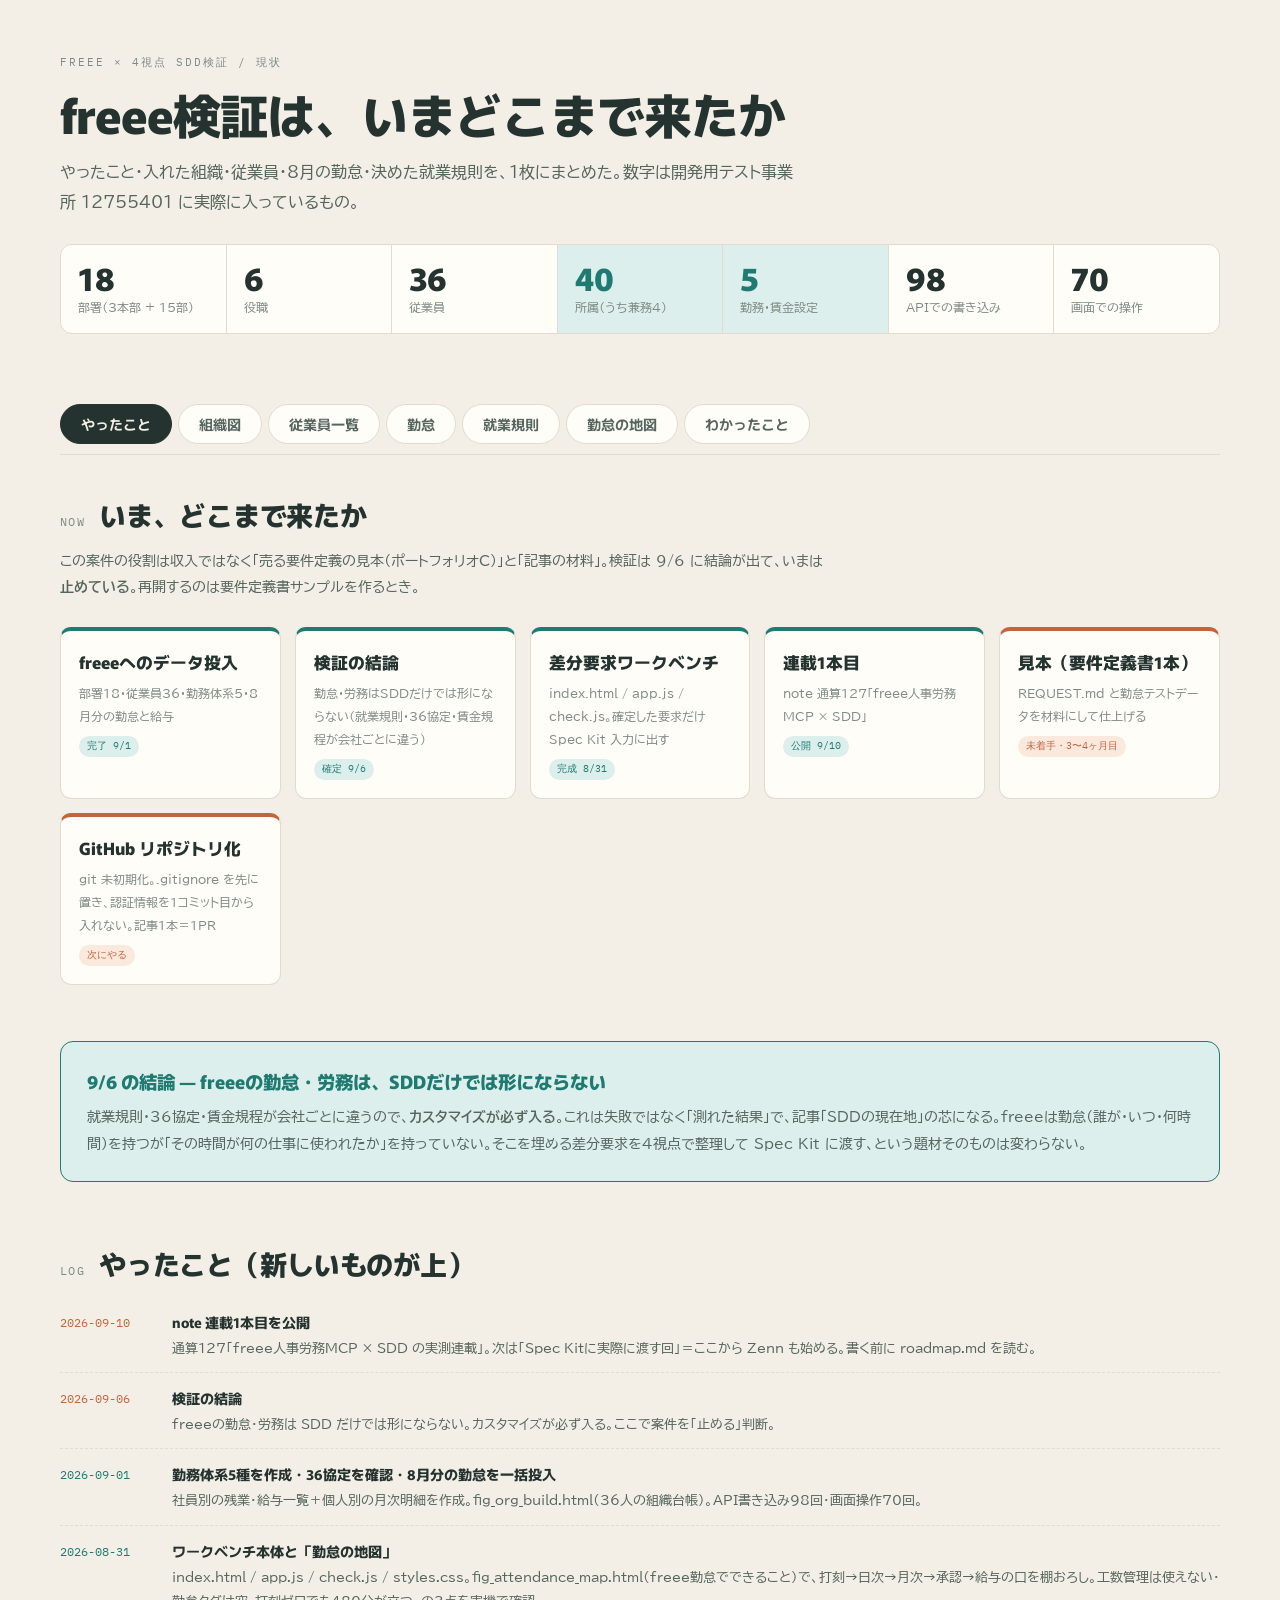
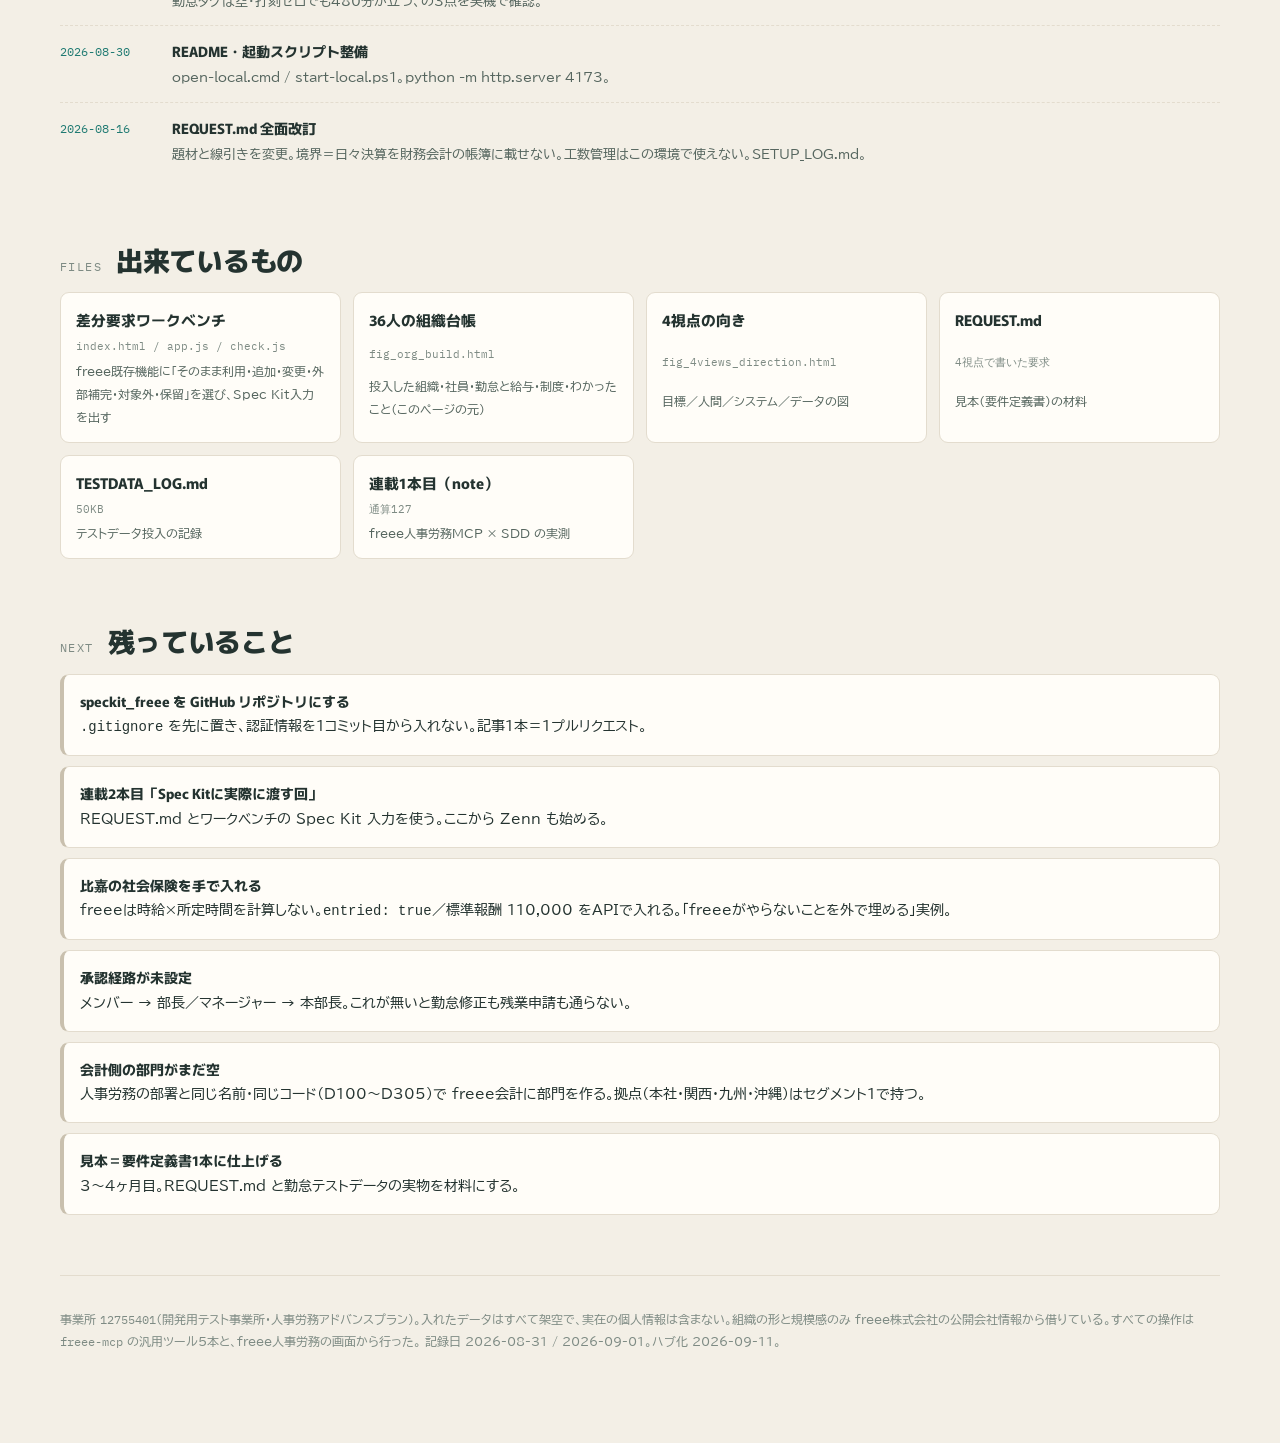
==== fig_attendance_map.html @ f164fab7 "freee × 4視点 SDD検証：差分要求ワークベンチと現状ハブの初回公開 - 差分要求ワークベンチ（index.html / app.js / check.js / styles.css） - 現" ====
<!doctype html>
<html lang="ja">
<head>
<meta charset="utf-8">
<meta name="viewport" content="width=device-width, initial-scale=1">
<style>body{margin:0}img{max-width:100%}[hidden]{display:none!important}</style>
<title>freee検証 いまどこまで</title>
<link rel="preconnect" href="https://fonts.googleapis.com">
<link rel="preconnect" href="https://fonts.gstatic.com" crossorigin>
<link rel="stylesheet" href="https://fonts.googleapis.com/css2?family=Murecho:wght@400;600;800&family=BIZ+UDPGothic:wght@400;700&family=IBM+Plex+Mono:wght@400;500&display=swap">
<style>
:root {
  --ground: #f3efe6; --surface: #fffdf8; --sunk: #ebe5d8;
  --ink: #243330; --ink-mid: #56665f; --ink-soft: #7e8b84;
  --line: #e3dcce; --line-firm: #c9c0ae;
  --api: #1f7a72; --api-lift: #ddefec;
  --screen: #c2653f; --screen-lift: #fbe9dd;
  --shadow: 0 1px 2px rgba(36,51,48,.05), 0 10px 28px rgba(36,51,48,.05);
  --display: "Murecho", "Hiragino Kaku Gothic ProN", sans-serif;
  --body: "BIZ UDPGothic", "Hiragino Kaku Gothic ProN", "Yu Gothic", sans-serif;
  --mono: "IBM Plex Mono", ui-monospace, Consolas, monospace;
}
@media (prefers-color-scheme: dark) {
  :root:not([data-theme="light"]) {
    --ground: #101a1b; --surface: #1a2626; --sunk: #223130;
    --ink: #eaf0ed; --ink-mid: #aebeb9; --ink-soft: #86968f;
    --line: #2b3a38; --line-firm: #3d4f4c;
    --api: #6fc8bd; --api-lift: #122725;
    --screen: #e8a07a; --screen-lift: #2e1d14;
    --shadow: 0 1px 2px rgba(0,0,0,.45), 0 10px 28px rgba(0,0,0,.35);
  }
}
:root[data-theme="dark"] {
  --ground: #101a1b; --surface: #1a2626; --sunk: #223130;
  --ink: #eaf0ed; --ink-mid: #aebeb9; --ink-soft: #86968f;
  --line: #2b3a38; --line-firm: #3d4f4c;
  --api: #6fc8bd; --api-lift: #122725;
  --screen: #e8a07a; --screen-lift: #2e1d14;
  --shadow: 0 1px 2px rgba(0,0,0,.45), 0 10px 28px rgba(0,0,0,.35);
}

* { box-sizing: border-box; }
body { margin: 0; padding: 0 20px 80px; background: var(--ground); color: var(--ink); font-family: var(--body); font-size: 15px; line-height: 1.85; }
.wrap { max-width: 1160px; margin: 0 auto; }

.top { padding: 52px 0 26px; }
.kicker { margin: 0 0 12px; font-family: var(--mono); font-size: .7rem; letter-spacing: .18em; color: var(--ink-soft); text-transform: uppercase; }
h1 { margin: 0; font-family: var(--display); font-weight: 800; font-size: clamp(1.9rem, 4.6vw, 3rem); line-height: 1.2; letter-spacing: -.02em; text-wrap: balance; }
.lede { margin: 16px 0 0; max-width: 62ch; color: var(--ink-mid); font-size: 1rem; }

.tally { margin-top: 26px; display: grid; grid-template-columns: repeat(auto-fit, minmax(140px, 1fr)); gap: 1px; background: var(--line); border: 1px solid var(--line); border-radius: 12px; overflow: hidden; }
.tally div { padding: 15px 17px; background: var(--surface); display: grid; gap: 2px; }
.tally div { min-width: 0; }
.tally b { font-family: var(--display); font-weight: 800; font-size: 2rem; line-height: 1.1; font-variant-numeric: tabular-nums; overflow-wrap: anywhere; }
.tally.wide { grid-template-columns: repeat(auto-fit, minmax(200px, 1fr)); }
.tally.wide b { font-size: 1.5rem; }
.tally span { font-size: .73rem; color: var(--ink-soft); }
.tally .good b { color: var(--api); }
.tally .good { background: var(--api-lift); }

/* タブ */
.tabs { position: sticky; top: 0; z-index: 20; margin-top: 34px; padding: 10px 0; background: var(--ground); display: flex; gap: 6px; flex-wrap: wrap; border-bottom: 1px solid var(--line); }
.tab { padding: 9px 20px; cursor: pointer; border: 1px solid var(--line); border-radius: 99px; background: var(--surface); color: var(--ink-mid); font-family: var(--display); font-weight: 600; font-size: .88rem; }
.tab:hover { border-color: var(--line-firm); }
.tab[aria-selected="true"] { background: var(--ink); border-color: var(--ink); color: var(--ground); }
.tab:focus-visible { outline: 2px solid var(--api); outline-offset: 2px; }
.panel { padding-top: 34px; }

.head { margin-bottom: 8px; display: flex; gap: 14px; align-items: baseline; flex-wrap: wrap; }
.head span { font-family: var(--mono); font-size: .72rem; letter-spacing: .12em; color: var(--ink-soft); }
h2 { margin: 0; font-family: var(--display); font-weight: 800; font-size: clamp(1.25rem, 2.5vw, 1.7rem); letter-spacing: -.01em; }
.note { margin: 0 0 26px; max-width: 70ch; color: var(--ink-mid); font-size: .9rem; }
section + section { margin-top: 56px; }

/* 組織図 */
.chart { display: grid; grid-template-columns: repeat(3, minmax(0, 1fr)); gap: 20px; align-items: start; }
.branch { display: grid; }
.hq { position: relative; z-index: 1; padding: 14px 17px; background: var(--ink); color: var(--ground); border-radius: 11px; display: grid; gap: 4px; }
.hq b { font-family: var(--display); font-weight: 800; font-size: 1.06rem; }
.hq em { font-style: normal; font-family: var(--mono); font-size: .64rem; opacity: .72; letter-spacing: .04em; }
.hq .who { margin-top: 4px; display: flex; gap: 5px; flex-wrap: wrap; }
.hq .who span { padding: 2px 8px; border-radius: 99px; background: rgba(255,255,255,.14); font-size: .68rem; }
.kids { position: relative; margin: 0; padding: 14px 0 0 24px; list-style: none; display: grid; gap: 7px; }
.dept { position: relative; }
.dept::after { content: ""; position: absolute; left: -13px; top: -21px; bottom: -7px; width: 2px; background: var(--line-firm); }
.dept:last-child::after { bottom: auto; height: 45px; }
.dept::before { content: ""; position: absolute; left: -13px; top: 24px; width: 13px; height: 2px; background: var(--line-firm); }
.dept-in { padding: 11px 14px 12px; background: var(--surface); border: 1px solid var(--line); border-radius: 9px; box-shadow: var(--shadow); }
.dept-top { display: flex; align-items: baseline; justify-content: space-between; gap: 10px; }
.dept-top strong { font-family: var(--display); font-weight: 700; font-size: .95rem; }
.count { flex: none; padding: 2px 9px; border-radius: 99px; background: var(--api-lift); color: var(--api); font-family: var(--mono); font-size: .7rem; font-weight: 500; }
.dept-code { font-family: var(--mono); font-size: .62rem; color: var(--ink-soft); letter-spacing: .03em; }
.roster { margin: 8px 0 0; padding: 8px 0 0; border-top: 1px dashed var(--line); display: grid; gap: 4px; list-style: none; }
.roster li { display: grid; grid-template-columns: minmax(0,1fr) auto; gap: 8px; align-items: baseline; font-size: .8rem; }
.roster i { font-style: normal; font-family: var(--mono); font-size: .66rem; color: var(--ink-soft); white-space: nowrap; }
.roster li.sub { color: var(--ink-soft); }
.roster li.sub::after { content: ""; }
.kenmu { padding: 1px 6px; border-radius: 3px; background: var(--screen-lift); color: var(--screen); font-family: var(--mono); font-size: .58rem; margin-left: 6px; }

/* 社員テーブル */
.controls { margin-bottom: 16px; display: flex; gap: 8px; flex-wrap: wrap; align-items: center; }
.controls select, .controls input { padding: 8px 12px; border: 1px solid var(--line); border-radius: 8px; background: var(--surface); color: var(--ink); font-family: var(--body); font-size: .85rem; }
.controls input { min-width: 200px; }
.controls .n { margin-left: auto; font-family: var(--mono); font-size: .78rem; color: var(--ink-soft); }
.tablewrap { overflow-x: auto; border: 1px solid var(--line); border-radius: 11px; background: var(--surface); }
table { width: 100%; border-collapse: collapse; font-size: .84rem; }
th, td { padding: 10px 14px; text-align: left; border-bottom: 1px solid var(--line); white-space: nowrap; }
th { position: sticky; top: 0; background: var(--sunk); font-family: var(--display); font-weight: 700; font-size: .73rem; letter-spacing: .04em; color: var(--ink-mid); cursor: pointer; user-select: none; }
th:hover { color: var(--ink); }
th[data-sorted]::after { content: " ▾"; color: var(--api); }
th[data-sorted="asc"]::after { content: " ▴"; }
tbody tr:last-child td { border-bottom: none; }
tbody tr:hover { background: var(--sunk); }
td.num { font-family: var(--mono); font-variant-numeric: tabular-nums; }
td.empty { padding: 28px 14px; text-align: center; color: var(--ink-soft); white-space: normal; }

.paygrid { display: grid; grid-template-columns: minmax(0,1.4fr) minmax(310px,1fr); gap: 18px; align-items: start; }
@media (max-width: 1200px) { .paygrid { grid-template-columns: 1fr; } .paycard { position: static; } }
.paybar { display: flex; flex-wrap: wrap; gap: 8px; align-items: center; margin-bottom: 12px; }
.paybar input[type=search] { flex: 1 1 190px; min-width: 150px; padding: 8px 12px; border: 1px solid var(--line-firm); border-radius: 8px; background: var(--surface); color: var(--ink); font: inherit; font-size: .85rem; }
.paybar button { padding: 7px 13px; border: 1px solid var(--line-firm); border-radius: 8px; background: var(--surface); color: var(--ink-mid); font: inherit; font-size: .78rem; cursor: pointer; font-family: var(--display); }
.paybar button[aria-pressed="true"] { background: var(--api); border-color: var(--api); color: #fff; }
.paybar .cnt { font-family: var(--mono); font-size: .74rem; color: var(--ink-soft); }

table.pay { font-size: .8rem; }
table.pay th, table.pay td { padding: 9px 11px; }
table.pay td { white-space: nowrap; }
table.pay td:nth-child(3), table.pay td:nth-child(4) { max-width: 190px; overflow: hidden; text-overflow: ellipsis; }
table.pay tbody tr { cursor: pointer; }
table.pay tbody tr:hover { background: var(--sunk); }
table.pay tbody tr[aria-selected="true"] { background: var(--api-lift); box-shadow: inset 3px 0 0 var(--api); }
table.pay td.ot b { font-family: var(--mono); font-variant-numeric: tabular-nums; }
table.pay td.ot { position: relative; }
.otbar { display: block; height: 3px; border-radius: 2px; background: var(--api); margin-top: 3px; opacity: .55; }
.otbar.hot { background: var(--screen); opacity: .85; }
table.pay td.zero { color: var(--ink-soft); }
.tag45 { display: inline-block; margin-left: 6px; padding: 0 5px; border-radius: 4px; background: var(--screen-lift); color: var(--screen); font-family: var(--display); font-size: .64rem; font-weight: 700; }
.tagoff { display: inline-block; margin-left: 6px; padding: 0 5px; border-radius: 4px; background: var(--sunk); color: var(--ink-soft); font-family: var(--display); font-size: .64rem; }

.paycard { position: sticky; top: 12px; border: 1px solid var(--line); border-radius: 13px; background: var(--surface); box-shadow: var(--shadow); overflow: hidden; }
.paycard header { padding: 15px 17px 12px; border-bottom: 1px solid var(--line); background: var(--sunk); }
.paycard header h3 { margin: 0; font-family: var(--display); font-size: 1.05rem; }
.paycard header p { margin: 3px 0 0; font-size: .76rem; color: var(--ink-mid); }
.paycard header code { font-family: var(--mono); font-size: .68rem; color: var(--ink-soft); }
.paysec { padding: 13px 17px; border-bottom: 1px solid var(--line); }
.paysec:last-child { border-bottom: 0; }
.paysec h4 { margin: 0 0 8px; font-family: var(--display); font-size: .7rem; letter-spacing: .07em; color: var(--ink-soft); font-weight: 700; }
.kv { display: flex; justify-content: space-between; gap: 12px; padding: 3px 0; font-size: .82rem; }
.kv span { color: var(--ink-mid); }
.kv b { font-family: var(--mono); font-variant-numeric: tabular-nums; font-weight: 500; }
.kv.dim span, .kv.dim b { color: var(--ink-soft); }
.kv.sum { margin-top: 7px; padding-top: 8px; border-top: 1px solid var(--line); font-size: .92rem; }
.kv.sum b { font-weight: 700; }
.kv.big b { font-size: 1.12rem; font-family: var(--display); }
.paynote { padding: 11px 17px; background: var(--screen-lift); font-size: .74rem; line-height: 1.6; color: var(--ink-mid); }
.paynote b { color: var(--screen); }

.daysec { margin-top: 30px; }
.dayhead { display: flex; flex-wrap: wrap; align-items: baseline; gap: 10px; margin-bottom: 10px; }
.dayhead h3 { margin: 0; font-family: var(--display); font-size: 1.15rem; }
.dayhead span { font-size: .8rem; color: var(--ink-mid); }
table.day { font-size: .8rem; }
table.day th, table.day td { padding: 7px 12px; }
table.day th { cursor: default; }
table.day td.d { font-family: var(--mono); }
table.day tr.off td { color: var(--ink-soft); background: var(--sunk); }
table.day tr.hol td { color: var(--screen); background: var(--screen-lift); }
table.day tfoot td { font-weight: 700; background: var(--sunk); border-top: 2px solid var(--line-firm); }
.kind { display: inline-block; padding: 0 6px; border-radius: 4px; font-size: .68rem; font-family: var(--display); }
.kind.w { background: var(--api-lift); color: var(--api); }
.kind.p { background: var(--sunk); color: var(--ink-soft); }
.kind.l { background: var(--screen-lift); color: var(--screen); }
.warnband { border: 1px solid var(--line-firm); border-left: 4px solid var(--screen); border-radius: 10px; background: var(--surface); padding: 13px 16px; }
.chip { padding: 2px 9px; border-radius: 3px; font-family: var(--mono); font-size: .68rem; }
.chip.p04, .chip.p03, .chip.p01, .chip.p02 { background: var(--api-lift); color: var(--api); }
.chip.p05, .chip.p06 { background: var(--sunk); color: var(--ink-mid); }
.chip.p07 { background: transparent; color: var(--ink-soft); font-size: .8rem; }
.etype { padding: 2px 9px; border-radius: 3px; font-size: .74rem; background: var(--sunk); color: var(--ink-mid); }
.etype.e-board-member { background: var(--api-lift); color: var(--api); font-weight: 700; }
.etype.e-fixed-term, .etype.e-part-time { background: var(--screen-lift); color: var(--screen); }
.sublabel { display: block; margin-top: 2px; font-family: var(--mono); font-size: .64rem; color: var(--screen); }

/* 雇用形態と制度 */
.legend { margin: 0 0 16px; display: flex; gap: 18px; flex-wrap: wrap; }
.legend span { display: inline-flex; gap: 7px; align-items: center; font-size: .8rem; color: var(--ink-soft); }
.mk { display: inline-grid; place-items: center; width: 20px; height: 20px; border-radius: 50%; font-size: .72rem; font-weight: 700; }
.mk.yes { background: var(--api-lift); color: var(--api); }
.mk.no { background: var(--screen-lift); color: var(--screen); }
.mk.maybe { background: var(--sunk); color: var(--ink-mid); }
table.matrix td.cell-yes { background: var(--api-lift); }
table.matrix th.rowhead small { display: block; margin-top: 2px; font-size: .7rem; color: var(--ink-soft); font-weight: 400; }
table.matrix th { cursor: default; }
table.matrix thead th { text-align: center; padding: 12px 14px; }
table.matrix thead th b { display: block; font-family: var(--display); font-size: .92rem; color: var(--ink); }
table.matrix thead th i { font-style: normal; font-family: var(--mono); font-size: .68rem; color: var(--ink-soft); }
table.matrix th.rowhead, table.matrix td.rowhead { text-align: left; width: 30%; min-width: 190px; white-space: normal; font-family: var(--body); font-weight: 400; font-size: .84rem; color: var(--ink); background: var(--surface); position: static; }
table.matrix td { text-align: center; white-space: normal; }
table.matrix td.cell-no { background: var(--screen-lift); }
table.matrix td.cell-maybe { background: var(--sunk); }
table.matrix td small { display: block; margin-top: 2px; font-size: .68rem; color: var(--ink-soft); }
table.matrix tr.divider td, table.matrix tr.divider th { border-top: 2px solid var(--line-firm); }

.warnband { margin-top: 22px; padding: 20px 24px 22px; background: var(--screen-lift); border-left: 4px solid var(--screen); border-radius: 0 12px 12px 0; }
.warnband b { font-family: var(--display); font-weight: 800; color: var(--screen); }
.warnband p { margin: 8px 0 0; font-size: .87rem; color: var(--ink-mid); line-height: 1.85; }
.warnband p b { color: var(--ink); }
.warnband code { font-family: var(--mono); font-size: .8rem; }

.who-grid { display: grid; grid-template-columns: repeat(auto-fit, minmax(250px, 1fr)); gap: 16px; align-items: start; }
.who-card { padding: 18px 20px 20px; background: var(--surface); border: 1px solid var(--line); border-top: 4px solid var(--line-firm); border-radius: 11px; }
.who-card.t-board { border-top-color: var(--api); }
.who-card.t-fixed, .who-card.t-part { border-top-color: var(--screen); }
.who-card h3 { margin: 0; display: flex; align-items: baseline; gap: 10px; font-family: var(--display); font-weight: 800; font-size: 1.02rem; }
.who-card h3 em { font-style: normal; font-family: var(--mono); font-size: .72rem; color: var(--ink-soft); }
.who-card > p { margin: 4px 0 12px; font-size: .78rem; color: var(--ink-soft); }
.who-card ul { margin: 0; padding: 0; list-style: none; display: grid; gap: 6px; }
.who-card li { display: grid; grid-template-columns: minmax(0,1fr) auto; gap: 8px; padding: 7px 0; border-top: 1px dashed var(--line); font-size: .82rem; }
.who-card li:first-child { border-top: none; }
.who-card li i { font-style: normal; font-family: var(--mono); font-size: .66rem; color: var(--ink-soft); white-space: nowrap; }

.plan { margin: 0; padding: 0; list-style: none; counter-reset: p; display: grid; gap: 10px; }
.plan li { counter-increment: p; position: relative; padding: 14px 18px 15px 52px; background: var(--surface); border: 1px solid var(--line); border-radius: 10px; font-size: .87rem; }
.plan li::before { content: counter(p); position: absolute; left: 16px; top: 14px; display: grid; place-items: center; width: 24px; height: 24px; border-radius: 50%; background: var(--sunk); color: var(--ink-mid); font-family: var(--mono); font-size: .74rem; }
.plan li b { display: block; font-family: var(--display); font-weight: 700; }
.plan li span { color: var(--ink-soft); font-size: .8rem; }
.plan li code { font-family: var(--mono); font-size: .72rem; color: var(--api); }

/* できた / できない */
.split { display: grid; grid-template-columns: repeat(auto-fit, minmax(320px, 1fr)); gap: 18px; }
.col { padding: 22px 24px 24px; border-radius: 13px; }
.col.did { background: var(--api-lift); border: 1px solid var(--api); }
.col.didnt { background: var(--screen-lift); border: 1px solid var(--screen); }
.col h3 { margin: 0 0 4px; font-family: var(--display); font-weight: 800; font-size: 1.08rem; }
.col.did h3 { color: var(--api); } .col.didnt h3 { color: var(--screen); }
.col > p { margin: 0 0 16px; font-size: .82rem; color: var(--ink-mid); }
.col ul { margin: 0; padding: 0; list-style: none; display: grid; gap: 8px; }
.col li { padding: 11px 14px; background: var(--surface); border-radius: 8px; font-size: .85rem; line-height: 1.7; }
.col li b { font-family: var(--display); font-weight: 700; }
.col li code { display: block; margin-top: 4px; font-family: var(--mono); font-size: .66rem; color: var(--ink-soft); word-break: break-all; white-space: pre-wrap; }

.snags { display: grid; gap: 16px; }
.snag { display: grid; grid-template-columns: minmax(0,1fr) minmax(0,1.12fr); gap: 8px 28px; padding: 22px 24px 23px; background: var(--surface); border: 1px solid var(--line); border-left: 4px solid var(--screen); border-radius: 11px; box-shadow: var(--shadow); }
.snag h3 { grid-column: 1; margin: 0; font-family: var(--display); font-weight: 800; font-size: 1.04rem; line-height: 1.45; }
.snag > p { grid-column: 1; margin: 0; font-size: .86rem; color: var(--ink-mid); }
.snag .code { grid-column: 2; grid-row: 1 / 4; align-self: start; padding: 14px 16px; background: var(--sunk); border-radius: 9px; font-family: var(--mono); font-size: .68rem; line-height: 1.75; color: var(--ink-mid); white-space: pre-wrap; word-break: break-all; overflow-x: auto; }
.snag .code u { text-decoration: none; color: var(--screen); font-weight: 500; }
.snag .code s { text-decoration: none; color: var(--api); font-weight: 500; }
.lesson { grid-column: 1 / -1; margin: 14px 0 0; padding-top: 14px; border-top: 1px dashed var(--line); font-size: .88rem; }
.lesson b { font-family: var(--mono); font-size: .66rem; letter-spacing: .1em; color: var(--screen); margin-right: 10px; }

.todo { margin: 0; padding: 0; list-style: none; display: grid; gap: 10px; }
.todo li { padding: 14px 16px; background: var(--surface); border: 1px solid var(--line); border-left: 4px solid var(--line-firm); border-radius: 9px; font-size: .87rem; }
.todo li b { font-family: var(--display); font-weight: 700; display: block; }


/* ── やったこと（現状ハブ） ── */
.state { display: grid; grid-template-columns: repeat(auto-fit, minmax(220px, 1fr)); gap: 14px; }
.state div { padding: 16px 18px 17px; background: var(--surface); border: 1px solid var(--line); border-top: 4px solid var(--line-firm); border-radius: 11px; }
.state div.ok { border-top-color: var(--api); }
.state div.ng { border-top-color: var(--screen); }
.state b { display: block; font-family: var(--display); font-weight: 800; font-size: 1.05rem; }
.state small { display: block; margin-top: 4px; font-size: .78rem; color: var(--ink-soft); }
.state .st { display: inline-block; margin-top: 8px; padding: 1px 8px; border-radius: 99px; font-family: var(--mono); font-size: .64rem; }
.state .ok .st { background: var(--api-lift); color: var(--api); }
.state .ng .st { background: var(--screen-lift); color: var(--screen); }
.tl { margin: 0; padding: 0; list-style: none; display: grid; gap: 0; }
.tl li { display: grid; grid-template-columns: 96px minmax(0, 1fr); gap: 16px; padding: 12px 0; border-top: 1px dashed var(--line); font-size: .88rem; }
.tl li:first-child { border-top: none; }
.tl li time { font-family: var(--mono); font-size: .76rem; color: var(--api); padding-top: 3px; }
.tl li b { font-family: var(--display); font-weight: 700; }
.tl li span { display: block; color: var(--ink-mid); font-size: .82rem; }
.tl li.hot time { color: var(--screen); }
.files { display: grid; grid-template-columns: repeat(auto-fit, minmax(260px, 1fr)); gap: 12px; }
.files a { display: grid; gap: 3px; padding: 13px 15px; background: var(--surface); border: 1px solid var(--line); border-radius: 9px; color: inherit; text-decoration: none; }
.files a:hover { border-color: var(--api); }
.files a b { font-family: var(--display); font-weight: 700; font-size: .92rem; }
.files a code { font-family: var(--mono); font-size: .68rem; color: var(--ink-soft); }
.files a span { font-size: .78rem; color: var(--ink-mid); }
.verdictband { padding: 22px 26px 24px; background: var(--api-lift); border: 1px solid var(--api); border-radius: 13px; }
.verdictband h3 { margin: 0 0 6px; font-family: var(--display); font-weight: 800; font-size: 1.15rem; color: var(--api); }
.verdictband p { margin: 0; font-size: .9rem; color: var(--ink-mid); }
/* ── 就業規則（決めたこと） ── */
table.rules { font-size: .84rem; }
table.rules th { cursor: default; }
table.rules td { white-space: normal; vertical-align: top; }
table.rules td.k { font-family: var(--display); font-weight: 700; white-space: nowrap; }
table.rules td.w { font-family: var(--mono); font-size: .72rem; color: var(--ink-soft); white-space: nowrap; }
.pill { display: inline-block; padding: 1px 8px; border-radius: 99px; font-family: var(--mono); font-size: .64rem; white-space: nowrap; }
.pill.done { background: var(--api-lift); color: var(--api); }
.pill.todo { background: var(--screen-lift); color: var(--screen); }
.pill.out { background: var(--sunk); color: var(--ink-soft); border: 1px solid var(--line-firm); }

/* ── 旧「勤怠の地図」の配色（#p-map の中だけ） ── */
#p-map { --indigo: #2c4a7c; --indigo-lift: #e7edf7; --teal: #22705f; --teal-lift: #e2f0ec; --amber: #a9640f; --amber-lift: #fbf0df; --surface-sunk: var(--sunk); }
@media (prefers-color-scheme: dark) {
  :root:not([data-theme="light"]) #p-map { --indigo: #9fb9e0; --indigo-lift: #1c2738; --teal: #6fc3ae; --teal-lift: #16292a; --amber: #e0a760; --amber-lift: #2c2113; }
}
:root[data-theme="dark"] #p-map { --indigo: #9fb9e0; --indigo-lift: #1c2738; --teal: #6fc3ae; --teal-lift: #16292a; --amber: #e0a760; --amber-lift: #2c2113; }
#p-map footer { margin-top: 40px; }


/* ---- 見出し ---- */
#p-map .masthead { padding: 56px 0 34px; border-bottom: 2px solid var(--ink); }
#p-map .eyebrow {
  margin: 0 0 12px;
  font-family: var(--mono);
  font-size: .7rem;
  letter-spacing: .16em;
  text-transform: uppercase;
  color: var(--ink-soft);
}
#p-map h1 {
  margin: 0;
  font-family: var(--display);
  font-weight: 900;
  font-size: clamp(1.9rem, 4.6vw, 3rem);
  line-height: 1.25;
  letter-spacing: -.01em;
  text-wrap: balance;
}
#p-map .standfirst {
  margin: 16px 0 0;
  max-width: 62ch;
  color: var(--ink-mid);
  font-size: 1rem;
}
#p-map .legend { margin: 22px 0 0; display: flex; flex-wrap: wrap; gap: 8px 16px; align-items: center; }
#p-map .legend span { display: inline-flex; align-items: center; gap: 6px; color: var(--ink-soft); font-size: .78rem; }

#p-map .badge {
  flex: none;
  padding: 1px 7px;
  border-radius: 3px;
  font-family: var(--mono);
  font-size: .62rem;
  letter-spacing: .04em;
  white-space: nowrap;
}
#p-map .badge.ok { background: var(--indigo); color: var(--surface); }
#p-map .badge.listed { background: var(--surface-sunk); color: var(--ink-soft); border: 1px solid var(--line-firm); }
#p-map .badge.watch { background: var(--amber); color: var(--surface); }

/* ---- セクション ---- */
#p-map section { margin-top: 56px; }
#p-map .sec-head { display: flex; align-items: baseline; gap: 14px; flex-wrap: wrap; margin-bottom: 6px; }
#p-map .sec-num {
  font-family: var(--mono);
  font-size: .74rem;
  color: var(--ink-soft);
  letter-spacing: .1em;
}
#p-map h2 {
  margin: 0;
  font-family: var(--display);
  font-weight: 700;
  font-size: clamp(1.15rem, 2.3vw, 1.5rem);
  letter-spacing: -.005em;
}
#p-map .sec-note { margin: 0 0 22px; max-width: 66ch; color: var(--ink-mid); font-size: .88rem; }

/* ---- パイプライン ---- */
#p-map .pipe { position: relative; display: grid; gap: 14px; padding-left: 46px; }
#p-map .pipe::before {
  content: "";
  position: absolute;
  left: 15px;
  top: 22px;
  bottom: 22px;
  width: 2px;
  background: linear-gradient(var(--line-firm), var(--line-firm));
}
#p-map .stage {
  position: relative;
  display: grid;
  grid-template-columns: minmax(190px, 232px) minmax(0, 1.15fr) minmax(0, 1fr);
  gap: 8px 26px;
  padding: 20px 22px 21px;
  background: var(--surface);
  border: 1px solid var(--line);
  border-radius: 12px;
  box-shadow: var(--shadow);
}
#p-map .stage::before {
  content: "";
  position: absolute;
  left: -38px;
  top: 26px;
  width: 12px;
  height: 12px;
  border: 2px solid var(--indigo);
  border-radius: 50%;
  background: var(--ground);
}
#p-map .stage-lead { grid-column: 1; display: grid; gap: 6px; align-content: start; }
#p-map .stage-tag {
  font-family: var(--mono);
  font-size: .66rem;
  letter-spacing: .1em;
  color: var(--indigo);
}
#p-map .stage h3 {
  margin: 0;
  font-family: var(--display);
  font-weight: 700;
  font-size: 1.14rem;
  line-height: 1.4;
}
#p-map .stage p { margin: 0; color: var(--ink-mid); font-size: .82rem; line-height: 1.75; }
#p-map .stage .can { grid-column: 2; align-content: start; }
#p-map .can { margin: 0; padding: 0; list-style: none; display: grid; gap: 7px; }
#p-map .can li {
  position: relative;
  padding-left: 18px;
  font-size: .81rem;
  line-height: 1.7;
  color: var(--ink);
}
#p-map .can li::before {
  content: "▸";
  position: absolute;
  left: 0;
  top: 0;
  color: var(--line-firm);
  font-size: .72rem;
  line-height: 1.9;
}
#p-map .can li b:not(.badge) { font-weight: 700; }
#p-map .ep {
  grid-column: 3;
  align-content: start;
  padding: 12px 14px;
  background: var(--surface-sunk);
  border-radius: 8px;
  display: grid;
  gap: 5px;
}
#p-map .ep code {
  display: flex;
  align-items: flex-start;
  gap: 6px;
  font-family: var(--mono);
  font-size: .655rem;
  line-height: 1.65;
  color: var(--ink-soft);
  word-break: break-all;
}

/* ---- 横断・別サービス ---- */
#p-map .rails { display: grid; grid-template-columns: repeat(auto-fit, minmax(280px, 1fr)); gap: 16px; }
#p-map .rail {
  padding: 18px 18px 20px;
  background: var(--surface);
  border: 1px solid var(--line);
  border-left: 4px solid var(--line-firm);
  border-radius: 10px;
}
#p-map .rail h3 {
  margin: 0 0 4px;
  font-family: var(--display);
  font-weight: 700;
  font-size: .98rem;
}
#p-map .rail p { margin: 0 0 12px; color: var(--ink-soft); font-size: .78rem; }

#p-map .pm {
  padding: 26px 26px 28px;
  background: var(--teal-lift);
  border: 1px solid var(--teal);
  border-radius: 14px;
}
#p-map .pm .sec-head { margin-bottom: 4px; }
#p-map .pm .sec-num, #p-map .pm .stage-tag { color: var(--teal); }
#p-map .pm .stage-tag::before { background: var(--teal); }
#p-map .pm-grid { margin-top: 18px; display: grid; grid-template-columns: repeat(auto-fit, minmax(230px, 1fr)); gap: 14px; }
#p-map .pm-card {
  padding: 15px 16px 16px;
  background: var(--surface);
  border: 1px solid var(--teal);
  border-radius: 10px;
}
#p-map .pm-card h4 { margin: 0 0 7px; font-family: var(--display); font-weight: 700; font-size: .9rem; }

#p-map .verdicts { margin-top: 18px; display: grid; gap: 14px; }
#p-map .verdict {
  display: grid;
  grid-template-columns: minmax(0, 1.05fr) minmax(0, 1fr);
  gap: 6px 26px;
  padding: 20px 22px 21px;
  background: var(--surface);
  border: 1px solid var(--line);
  border-left: 4px solid var(--line-firm);
  border-radius: 11px;
}
#p-map .verdict-tag {
  grid-column: 1 / -1;
  margin: 0;
  font-family: var(--mono);
  font-size: .68rem;
  letter-spacing: .09em;
}
#p-map .verdict h3 { grid-column: 1; margin: 0 0 6px; font-family: var(--display); font-weight: 700; font-size: 1.08rem; line-height: 1.45; }
#p-map .verdict > p:not(.verdict-tag):not(.verdict-so) { grid-column: 1; margin: 0; color: var(--ink-mid); font-size: .85rem; }
#p-map .verdict .ep { grid-column: 2; grid-row: 2 / 4; }
#p-map .verdict-so {
  grid-column: 1 / -1;
  margin: 12px 0 0;
  padding-top: 12px;
  border-top: 1px dashed var(--line);
  font-size: .86rem;
  color: var(--ink);
}
#p-map .verdict-so b { font-family: var(--mono); font-size: .7rem; letter-spacing: .08em; margin-right: 8px; }
#p-map .verdict.is-no { border-left-color: var(--amber); }
#p-map .verdict.is-no .verdict-tag, #p-map .verdict.is-no .verdict-so b { color: var(--amber); }
#p-map .verdict.is-maybe { border-left-color: var(--teal); }
#p-map .verdict.is-maybe .verdict-tag, #p-map .verdict.is-maybe .verdict-so b { color: var(--teal); }
#p-map .verdict.is-warn { border-left-color: var(--indigo); }
#p-map .verdict.is-warn .verdict-tag, #p-map .verdict.is-warn .verdict-so b { color: var(--indigo); }
#p-map code.inline { font-family: var(--mono); font-size: .78rem; color: var(--ink-soft); }

@media (max-width: 980px) {
  #p-map .verdict { grid-template-columns: minmax(0, 1fr); }
  #p-map .verdict h3, #p-map .verdict > p, #p-map .verdict .ep { grid-column: 1; }
  #p-map .verdict .ep { grid-row: auto; }
}

#p-map .gap-band {
  padding: 26px 26px 28px;
  background: var(--amber-lift);
  border: 1px solid var(--amber);
  border-radius: 14px;
}
#p-map .gap-band .sec-num { color: var(--amber); }
#p-map .gaps { margin: 18px 0 0; padding: 0; list-style: none; display: grid; gap: 12px; }
#p-map .gaps li {
  display: grid;
  grid-template-columns: 26px minmax(0, 1fr);
  gap: 12px;
  padding: 14px 16px;
  background: var(--surface);
  border: 1px solid var(--line);
  border-radius: 9px;
}
#p-map .gaps .mark { font-family: var(--mono); font-size: 1.05rem; color: var(--amber); line-height: 1.4; }
#p-map .gaps strong { display: block; color: var(--ink); font-family: var(--display); font-weight: 700; font-size: .95rem; }
#p-map .gaps span { color: var(--ink-mid); font-size: .84rem; }

#p-map .checkme {
  margin-top: 22px;
  padding: 16px 18px;
  background: var(--surface);
  border: 1px solid var(--amber);
  border-radius: 10px;
}
#p-map .checkme h3 { margin: 0 0 6px; font-family: var(--display); font-weight: 700; font-size: .95rem; color: var(--amber); }
#p-map .checkme p { margin: 0 0 10px; color: var(--ink-mid); font-size: .86rem; }
#p-map .checkme ol { margin: 0; padding-left: 1.3em; display: grid; gap: 6px; font-size: .86rem; color: var(--ink); }

#p-map footer {
  margin-top: 56px;
  padding-top: 18px;
  border-top: 1px solid var(--line);
  color: var(--ink-soft);
  font-size: .76rem;
}
#p-map footer code { font-family: var(--mono); font-size: .72rem; }

@media (max-width: 980px) {
  #p-map .stage { grid-template-columns: minmax(0, 1fr); gap: 14px; }
  #p-map .stage-lead, #p-map .stage .can, #p-map .stage .ep { grid-column: 1; }
}
@media (max-width: 620px) {
  #p-map .pipe { padding-left: 0; }
  #p-map .pipe::before { display: none; }
  #p-map .stage::before { display: none; }
}

/* index.html の枠内表示 */
.embed .top, .embed .tabs { display: none; }
.embed body, .embed .wrap { padding-top: 0; }
.embed .panel { padding-top: 12px; }
footer { margin-top: 60px; padding-top: 20px; border-top: 1px solid var(--line); color: var(--ink-soft); font-size: .76rem; }
footer code { font-family: var(--mono); font-size: .72rem; }

@media (max-width: 900px) {
  .chart { grid-template-columns: 1fr; }
  .snag { grid-template-columns: 1fr; }
  .snag .code { grid-column: 1; grid-row: auto; }
}
</style>
</head>
<body>


<div class="wrap">

<header class="top">
  <p class="kicker">freee × 4視点 SDD検証 / 現状</p>
  <h1>freee検証は、いまどこまで来たか</h1>
  <p class="lede">やったこと・入れた組織・従業員・8月の勤怠・決めた就業規則を、1枚にまとめた。数字は開発用テスト事業所 12755401 に実際に入っているもの。</p>
  <div class="tally">
    <div><b>18</b><span>部署（3本部 + 15部）</span></div>
    <div><b>6</b><span>役職</span></div>
    <div><b>36</b><span>従業員</span></div>
    <div class="good"><b>40</b><span>所属（うち兼務4）</span></div>
    <div class="good"><b>5</b><span>勤務・賃金設定</span></div>
    <div><b>98</b><span>APIでの書き込み</span></div>
    <div><b>70</b><span>画面での操作</span></div>
  </div>
</header>

<div class="tabs" role="tablist">
  <button class="tab" role="tab" aria-selected="true" data-p="done">やったこと</button>
  <button class="tab" role="tab" aria-selected="false" data-p="org">組織図</button>
  <button class="tab" role="tab" aria-selected="false" data-p="emp">従業員一覧</button>
  <button class="tab" role="tab" aria-selected="false" data-p="pay">勤怠</button>
  <button class="tab" role="tab" aria-selected="false" data-p="rule">就業規則</button>
  <button class="tab" role="tab" aria-selected="false" data-p="map">勤怠の地図</button>
  <button class="tab" role="tab" aria-selected="false" data-p="log">わかったこと</button>
</div>

<!-- ── やったこと（現状） ── -->
<div class="panel" id="p-done" role="tabpanel">
  <section>
    <div class="head"><span>NOW</span><h2>いま、どこまで来たか</h2></div>
    <p class="note">この案件の役割は収入ではなく「売る要件定義の見本（ポートフォリオC）」と「記事の材料」。検証は 9/6 に結論が出て、いまは<b>止めている</b>。再開するのは要件定義書サンプルを作るとき。</p>
    <div class="state">
      <div class="ok"><b>freeeへのデータ投入</b><small>部署18・従業員36・勤務体系5・8月分の勤怠と給与</small><span class="st">完了 9/1</span></div>
      <div class="ok"><b>検証の結論</b><small>勤怠・労務はSDDだけでは形にならない（就業規則・36協定・賃金規程が会社ごとに違う）</small><span class="st">確定 9/6</span></div>
      <div class="ok"><b>差分要求ワークベンチ</b><small>index.html / app.js / check.js。確定した要求だけ Spec Kit 入力に出す</small><span class="st">完成 8/31</span></div>
      <div class="ok"><b>連載1本目</b><small>note 通算127「freee人事労務MCP × SDD」</small><span class="st">公開 9/10</span></div>
      <div class="ng"><b>見本（要件定義書1本）</b><small>REQUEST.md と勤怠テストデータを材料にして仕上げる</small><span class="st">未着手・3〜4ヶ月目</span></div>
      <div class="ng"><b>GitHub リポジトリ化</b><small>git 未初期化。.gitignore を先に置き、認証情報を1コミット目から入れない。記事1本＝1PR</small><span class="st">次にやる</span></div>
    </div>
  </section>

  <section>
    <div class="verdictband">
      <h3>9/6 の結論 — freeeの勤怠・労務は、SDDだけでは形にならない</h3>
      <p>就業規則・36協定・賃金規程が会社ごとに違うので、<b>カスタマイズが必ず入る</b>。これは失敗ではなく「測れた結果」で、記事「SDDの現在地」の芯になる。freeeは勤怠（誰が・いつ・何時間）を持つが「その時間が何の仕事に使われたか」を持っていない。そこを埋める差分要求を4視点で整理して Spec Kit に渡す、という題材そのものは変わらない。</p>
    </div>
  </section>

  <section>
    <div class="head"><span>LOG</span><h2>やったこと（新しいものが上）</h2></div>
    <ol class="tl">
      <li class="hot"><time>2026-09-10</time><div><b>note 連載1本目を公開</b><span>通算127「freee人事労務MCP × SDD の実測連載」。次は「Spec Kitに実際に渡す回」＝ここから Zenn も始める。書く前に roadmap.md を読む。</span></div></li>
      <li class="hot"><time>2026-09-06</time><div><b>検証の結論</b><span>freeeの勤怠・労務は SDD だけでは形にならない。カスタマイズが必ず入る。ここで案件を「止める」判断。</span></div></li>
      <li><time>2026-09-01</time><div><b>勤務体系5種を作成・36協定を確認・8月分の勤怠を一括投入</b><span>社員別の残業・給与一覧＋個人別の月次明細を作成。fig_org_build.html（36人の組織台帳）。API書き込み98回・画面操作70回。</span></div></li>
      <li><time>2026-08-31</time><div><b>ワークベンチ本体と「勤怠の地図」</b><span>index.html / app.js / check.js / styles.css。fig_attendance_map.html（freee勤怠でできること）で、打刻→日次→月次→承認→給与の口を棚おろし。工数管理は使えない・勤怠タグは空・打刻ゼロでも480分が立つ、の3点を実機で確認。</span></div></li>
      <li><time>2026-08-30</time><div><b>README・起動スクリプト整備</b><span>open-local.cmd / start-local.ps1。python -m http.server 4173。</span></div></li>
      <li><time>2026-08-16</time><div><b>REQUEST.md 全面改訂</b><span>題材と線引きを変更。境界＝日々決算を財務会計の帳簿に載せない。工数管理はこの環境で使えない。SETUP_LOG.md。</span></div></li>
    </ol>
  </section>

  <section>
    <div class="head"><span>FILES</span><h2>出来ているもの</h2></div>
    <div class="files">
      <a href="./"><b>差分要求ワークベンチ</b><code>index.html / app.js / check.js</code><span>freee既存機能に「そのまま利用・追加・変更・外部補完・対象外・保留」を選び、Spec Kit入力を出す</span></a>
      <a href="fig_org_build.html"><b>36人の組織台帳</b><code>fig_org_build.html</code><span>投入した組織・社員・勤怠と給与・制度・わかったこと（このページの元）</span></a>
      <a href="fig_4views_direction.html"><b>4視点の向き</b><code>fig_4views_direction.html</code><span>目標／人間／システム／データの図</span></a>
      <a href="REQUEST.md"><b>REQUEST.md</b><code>4視点で書いた要求</code><span>見本（要件定義書）の材料</span></a>
      <a href="TESTDATA_LOG.md"><b>TESTDATA_LOG.md</b><code>50KB</code><span>テストデータ投入の記録</span></a>
      <a href="https://note.com/takawano/n/n56956d442cbb" target="_blank" rel="noopener"><b>連載1本目（note）</b><code>通算127</code><span>freee人事労務MCP × SDD の実測</span></a>
    </div>
  </section>

  <section>
    <div class="head"><span>NEXT</span><h2>残っていること</h2></div>
    <ul class="todo">
      <li><b>speckit_freee を GitHub リポジトリにする</b><code>.gitignore</code> を先に置き、認証情報を1コミット目から入れない。記事1本＝1プルリクエスト。</li>
      <li><b>連載2本目「Spec Kitに実際に渡す回」</b>REQUEST.md とワークベンチの Spec Kit 入力を使う。ここから Zenn も始める。</li>
      <li><b>比嘉の社会保険を手で入れる</b>freeeは時給×所定時間を計算しない。<code>entried: true</code>／標準報酬 110,000 をAPIで入れる。「freeeがやらないことを外で埋める」実例。</li>
      <li><b>承認経路が未設定</b>メンバー → 部長／マネージャー → 本部長。これが無いと勤怠修正も残業申請も通らない。</li>
      <li><b>会計側の部門がまだ空</b>人事労務の部署と同じ名前・同じコード（D100〜D305）で freee会計に部門を作る。拠点（本社・関西・九州・沖縄）はセグメント1で持つ。</li>
      <li><b>見本＝要件定義書1本に仕上げる</b>3〜4ヶ月目。REQUEST.md と勤怠テストデータの実物を材料にする。</li>
    </ul>
  </section>
</div>

<!-- ── 組織 ── -->
<div class="panel" id="p-org" role="tabpanel" hidden>
  <section>
    <div class="head"><span>ORG</span><h2>組織図</h2></div>
    <p class="note">部門は「会社が何をやっているか」から導いた。人を採るなら人事部、給与を払うなら労務部、PCを配るなら情報システム部、というふうに。役職の階層とは別物として決めている。数字はその部署に所属している人数で、兼務も含む。</p>
    <div class="chart" id="chart"></div>
  </section>
</div>

<!-- ── 社員 ── -->
<div class="panel" id="p-emp" role="tabpanel" hidden>
  <section>
    <div class="head"><span>PEOPLE</span><h2>従業員一覧</h2></div>
    <p class="note">氏名・生年月日はすべて架空。組織の形と規模感だけを freee株式会社の公開会社情報から借りている。列見出しを押すと並び替わる。</p>
    <div class="controls">
      <select id="f-dept"><option value="">すべての部門</option></select>
      <select id="f-pos"><option value="">すべての役職</option></select>
      <select id="f-et"><option value="">すべての雇用形態</option><option>正社員</option><option>役員</option><option>契約社員</option><option>パート</option></select>
      <input id="f-q" type="search" placeholder="氏名・社員番号で絞る" aria-label="氏名・社員番号で絞る">
      <span class="n" id="count"></span>
    </div>
    <div class="tablewrap">
      <table>
        <thead><tr>
          <th data-k="num">社員番号</th><th data-k="name">氏名</th><th data-k="dept">部門</th>
          <th data-k="pos">役職</th><th data-k="etype">雇用形態</th><th data-k="entry">入社日</th><th data-k="age">年齢</th>
          <th data-k="pay">基本給</th><th data-k="id">freee ID</th>
        </tr></thead>
        <tbody id="rows"></tbody>
      </table>
    </div>
  </section>
</div>

<!-- ── 勤怠と給与 ── -->
<div class="panel" id="p-pay" role="tabpanel" hidden>
  <section>
    <div class="head"><span>AUG 2026</span><h2>誰が何時間働き、いくらになったか</h2></div>
    <p class="note">2026年8月1日〜31日の勤怠を入れて給与計算を回した結果（2026年9月25日払い）。勤怠はAPIの月次サマリで1人1回ずつ書き、給与はfreeeが計算した。<b>行をクリックすると個人別の明細が開く。</b></p>

    <div class="tally wide" style="margin-bottom:20px">
      <div><b>34</b><span>勤怠を入れた人数</span></div>
      <div><b>20</b><span>8月の所定労働日</span></div>
      <div><b>723</b><span>総残業時間</span></div>
      <div class="good"><b>19.5</b><span>1人あたり平均（時間）</span></div>
      <div><b>2,670,431</b><span>残業代の合計（円）</span></div>
      <div><b>22,249,431</b><span>総支給の合計（円）</span></div>
      <div><b>3,693</b><span>残業1時間の平均単価（円）</span></div>
    </div>

    <div class="paygrid">
      <div>
        <div class="paybar">
          <input type="search" id="paySearch" placeholder="氏名・部署・社員番号で絞り込む" aria-label="社員を検索">
          <button id="sortOt" aria-pressed="true">残業が多い順</button>
          <button id="sortNum" aria-pressed="false">社員番号順</button>
          <span class="cnt" id="payCnt"></span>
        </div>
        <div class="tablewrap">
          <table class="pay">
            <thead><tr>
              <th>社員番号</th><th>氏名</th><th>部署</th><th>勤務・賃金設定</th>
              <th>労働日数</th><th>所定内</th><th>時間外</th><th>残業代</th><th>総支給</th>
            </tr></thead>
            <tbody id="payRows"></tbody>
          </table>
        </div>
        <p class="note" style="margin-top:12px">時間外の帯は52時間を上限とした相対幅。<b class="tag45">45h超</b>は36協定アラートの「45時間超〜100時間未満」に入る人。</p>
      </div>
      <div class="paycard" id="payCard"></div>
    </div>

    <div class="daysec" id="daySec"></div>
  </section>
</div>

<!-- ── 雇用形態と制度 ── -->
<div class="panel" id="p-rule" role="tabpanel" hidden>
  <section>
    <div class="head"><span>DECIDED</span><h2>今まで決めた就業規則</h2></div>
    <p class="note">この架空の会社（36人）で決めた規則を一覧にした。<b>freeeの中に置けたもの</b>と、<b>freeeに欄が無く外で持つもの</b>を分けている。この分け方がそのまま差分要求になる。</p>
    <div class="legend">
      <span><b class="pill done">決定</b>freeeに入れた</span>
      <span><b class="pill todo">未設定</b>決めたが、まだ入れていない</span>
      <span><b class="pill out">外で持つ</b>freeeに欄が無い＝作る場所</span>
    </div>
    <div class="tablewrap">
      <table class="rules">
        <thead><tr><th>項目</th><th>決めたこと</th><th>状態</th><th>置き場</th></tr></thead>
        <tbody>
          <tr><td class="k">勤怠管理の方法</td><td>① freee人事労務で勤怠登録する（34名）。役員2名は ③ 勤怠登録しない。② 他サービス取り込みは契約・API両方の壁があり選ばない。</td><td><span class="pill done">決定</span></td><td class="w">勤務・賃金設定</td></tr>
          <tr><td class="k">所定労働時間</td><td>9:00–18:00／休憩1時間／週5日／月21日（freeeの初期値＝日本の標準的な正社員）。1ヶ月の平均所定労働時間はfreeeが自動計算。</td><td><span class="pill done">決定</span></td><td class="w">勤務体系①②④</td></tr>
          <tr><td class="k">フレックスタイム制</td><td>開発部4名。コアタイム 11:00–15:00／フレキシブル 7:00–22:00／清算期間1ヶ月。<b>コアタイムは備忘録扱いで遅刻早退は自動計算されない</b>。</td><td><span class="pill done">決定</span></td><td class="w">勤務体系②</td></tr>
          <tr><td class="k">パートの労働時間</td><td>10:00–15:00／休憩なし／週4日＝週20時間。時給1,300円。</td><td><span class="pill done">決定</span></td><td class="w">勤務体系⑤</td></tr>
          <tr><td class="k">法定休日・割増率</td><td>法定休日＝日曜。割増は法定どおり（時間外25%・深夜25%・法定休日35%）。</td><td><span class="pill done">決定</span></td><td class="w">勤務・賃金設定</td></tr>
          <tr><td class="k">役員の扱い</td><td>打刻しない。労働時間が無いので割増・36協定・有給の対象外。役員報酬（定期同額）。</td><td><span class="pill done">決定</span></td><td class="w">勤務体系③</td></tr>
          <tr><td class="k">役職の付け方</td><td>一般社員に役職は付けない。部長・課長・主任のみ。役職マスタ「メンバー」は削除して外した。</td><td><span class="pill done">決定</span></td><td class="w">positions</td></tr>
          <tr><td class="k">使わない制度</td><td>シフト制・管理監督者・裁量労働制・変形労働時間制は今回使わない（作ると他の検証が濁る）。</td><td><span class="pill done">決定</span></td><td class="w">—</td></tr>
          <tr><td class="k">36協定の見張り</td><td>月45時間超と月100時間以上のアラート。勤怠入力画面の当月予測表示はON。<b>アラート39項目は現在すべてOFF</b>。閾値は動かせない。</td><td><span class="pill todo">未設定</span></td><td class="w">勤怠アラート</td></tr>
          <tr><td class="k">36協定そのもの</td><td>対象期間・限度時間・特別条項・届出日・労働者代表。年360h／年720h／複数月平均80h／特別条項は年6回。<b>freeeに欄が無い</b>。</td><td><span class="pill out">外で持つ</span></td><td class="w">作る</td></tr>
          <tr><td class="k">時給者の社会保険</td><td>freeeは時給×所定時間を計算しない。週20h・月88,000円の判定を外で行い <code>health_insurance_rule</code> に入れる。比嘉：entried true／標準報酬 110,000。</td><td><span class="pill out">外で持つ</span></td><td class="w">作る（API有）</td></tr>
          <tr><td class="k">承認経路</td><td>メンバー → 部長／マネージャー → 本部長。無いと勤怠修正・残業申請が通らない。APIはGETのみ。</td><td><span class="pill todo">未設定</span></td><td class="w">画面</td></tr>
          <tr><td class="k">工数（何の仕事か）</td><td>freee工数管理はこの事業所で使えない。勤怠タグは器だけ。本体の勤怠を読み、案件・工数・単価はこちらで持つ。</td><td><span class="pill out">外で持つ</span></td><td class="w">作る</td></tr>
          <tr><td class="k">会計との境界</td><td>日々決算を財務会計の帳簿に載せない。部門は会計側にも同じコード（D100〜D305）で作る。拠点はセグメント1。</td><td><span class="pill todo">未設定</span></td><td class="w">freee会計</td></tr>
        </tbody>
      </table>
    </div>
  </section>

  <section>
    <div class="head"><span>RULES</span><h2>雇用形態で、何が変わるか</h2></div>
    <p class="note">いちばん大きな分かれ目は<b>勤怠管理をするかどうか</b>。役員は打刻しない。労働時間が無いから割増も無く、36協定の対象にもならない。ここが決まらないと勤務体系が決められない。</p>

    <div class="legend">
      <span><b class="mk yes">○</b>対象</span>
      <span><b class="mk no">✕</b>対象外</span>
      <span><b class="mk maybe">△</b>要件を満たせば対象</span>
    </div>

    <div class="tablewrap">
      <table class="matrix">
        <thead><tr>
          <th class="rowhead">項目</th>
          <th><b>役員</b><i id="c-board">—</i></th>
          <th><b>正社員</b><i id="c-regular">—</i></th>
          <th><b>契約社員</b><i id="c-fixed">—</i></th>
          <th><b>パート</b><i id="c-part">—</i></th>
        </tr></thead>
        <tbody id="matrix"></tbody>
      </table>
    </div>

    <div class="warnband">
      <b>いま、パートの社会保険判定が間違っている疑いがあります。</b>
      <p>比嘉 美穂（時給1,300円）を登録した直後、freeeは健康保険・厚生年金とも <code>entried: false</code>（対象外）と判定し、標準報酬をそれぞれ 58,000円・88,000円 に置きました。<b>どちらもその保険の最低等級です。</b>つまり <code>pay_amount: 1300</code> を月額として扱った結果に見えます。</p>
      <p>本来の判定は「週の所定労働時間が20時間以上か」「月額賃金88,000円以上か」で決まります。<b>freeeは所定労働時間を知りません。</b>勤務体系をまだ割り当てていないからです。週20時間なら月額は 1,300 × 86時間 = <b>111,800円</b> で、社会保険の対象になるはずです。</p>
      <p><b>勤務体系を入れないと、社保の判定は正しくならない。</b>勤務体系を割り当てたあとに <code>entried</code> が変わるかどうかを見れば、freeeが所定労働時間から判定し直すのかが分かります。変わらなければ、freeeは時給×所定時間を自分では計算していないことになります。</p>
    </div>
  </section>

  <section>
    <div class="head"><span>WHO</span><h2>誰がどれに当てはまるか</h2></div>
    <p class="note">36人の内訳。役員2名とパート1名、契約社員1名は、制度の枝を1本ずつ通すために意図して散らしている。</p>
    <div class="who-grid" id="who"></div>
  </section>

  <section>
    <div class="head"><span>DONE</span><h2>勤務体系は5種そろった</h2></div>
    <p class="note">勤務体系はAPIに口が無く、画面で作るしかない。5種すべてを作り、5種すべてに人を入れた。<b>空の体系は無い。</b></p>
    <ol class="plan" id="plan"></ol>
  </section>
</div>

<!-- ── 勤怠の地図（旧 fig_attendance_map） ── -->
<div class="panel" id="p-map" role="tabpanel" hidden>

<header class="masthead" style="padding-top:8px">
  <p class="eyebrow">freee人事労務 / 勤怠まわりの棚おろし</p>
  <h1>freee勤怠でできること</h1>
  <p class="standfirst">要求を書く前に、すでに用意されているものを数えます。APIとして口が開いているものだけを並べ、境目にあった3点は実際に読んで確かめました。ここに無いものが、これから作るものです。</p>
  <div class="legend">
    <span><b class="badge ok">実機</b>この事業所で実際に呼んで結果を見た</span>
    <span><b class="badge listed">一覧</b>APIとして存在。まだ呼んでいない</span>
    <span><b class="badge watch">要確認</b>画面をさわらないと決まらない</span>
  </div>
</header>

<section>
  <div class="sec-head"><span class="sec-num">FLOW</span><h2>打刻から給与まで、時間はこの順に進む</h2></div>
  <p class="sec-note">番号は工程の順です。前の段が終わらないと次の段の数字は出ません。</p>

  <div class="pipe">
    <article class="stage">
      <div class="stage-lead">
        <p class="stage-tag">01 打つ</p>
        <h3>打刻する</h3>
        <p>出勤・退勤・休憩の開始と終了を、その場で打つ。</p>
      </div>
      <ul class="can">
        <li>打刻を記録する</li>
        <li>打刻の履歴を読む</li>
        <li><b>いま打てる種類</b>を訊く。未出勤なら出勤しか返らない <b class="badge ok">実機</b></li>
      </ul>
      <div class="ep">
        <code>GET|POST /employees/{id}/time_clocks</code>
        <code>GET /employees/{id}/time_clocks/available_types</code>
      </div>
    </article>

    <article class="stage">
      <div class="stage-lead">
        <p class="stage-tag">02 まとまる</p>
        <h3>日次勤怠になる</h3>
        <p>打刻が1日ぶんの勤務時間に集約される。ここが労務費の材料。</p>
      </div>
      <ul class="can">
        <li>日ごとの勤務時間を読む・直す・消す <b class="badge ok">実機</b></li>
        <li>所定・時間外・深夜・休日・法定外を<b>分けて</b>持つ</li>
        <li>打刻が無い日は、所定どおりとみなした分数が立つ <b class="badge ok">実機</b></li>
        <li>休憩と、勤務の区切りの明細を持つ</li>
        <li>分数の判定は「働き方設定」が決める</li>
      </ul>
      <div class="ep">
        <code>GET|PUT|DELETE /employees/{id}/work_records/{date}</code>
        <code>normal_work_mins / total_overtime_work_mins / total_latenight_work_mins / total_holiday_work_mins</code>
        <code>break_records / work_record_segments</code>
      </div>
    </article>

    <article class="stage">
      <div class="stage-lead">
        <p class="stage-tag">03 積む</p>
        <h3>月でまとまる</h3>
        <p>日次が月次の合計になる。ここまで来ると給与に渡せる。</p>
      </div>
      <ul class="can">
        <li>月の勤怠合計を読む・直す</li>
        <li>勤怠タグの月次集計を読む・直す</li>
      </ul>
      <div class="ep">
        <code>GET|PUT /employees/{id}/work_record_summaries/{year}/{month}</code>
        <code>GET|PUT /employees/{id}/attendance_tag_summaries/{year}/{month}</code>
      </div>
    </article>

    <article class="stage">
      <div class="stage-lead">
        <p class="stage-tag">04 通す</p>
        <h3>申請して承認する</h3>
        <p>直した記録と、休んだ記録に、人の承認を通す。</p>
      </div>
      <ul class="can">
        <li>勤務時間の修正を申請する</li>
        <li>残業を申請する</li>
        <li>有給・特別休暇を申請する</li>
        <li><b>月次勤怠を締める</b>申請を出す</li>
        <li>承認・差戻しを実行する</li>
      </ul>
      <div class="ep">
        <code>/approval_requests/work_times</code>
        <code>/approval_requests/overtime_works</code>
        <code>/approval_requests/paid_holidays</code>
        <code>/approval_requests/monthly_attendances</code>
        <code>POST …/{id}/actions ・ GET /approval_flow_routes</code>
      </div>
    </article>

    <article class="stage">
      <div class="stage-lead">
        <p class="stage-tag">05 金額になる</p>
        <h3>給与になる</h3>
        <p>締めた勤怠が金額に変わる。<b>時間が円になるのはここだけ。</b></p>
      </div>
      <ul class="can">
        <li>給与明細・賞与明細を読む</li>
        <li>基本給のルールを読む・直す</li>
        <li>手当と控除のルールを持つ</li>
      </ul>
      <div class="ep">
        <code>GET /salaries/employee_payroll_statements</code>
        <code>GET /bonuses/employee_payroll_statements</code>
        <code>GET|PUT /employees/{id}/basic_pay_rule</code>
        <code>/allowances ・ /deductions</code>
      </div>
    </article>
  </div>
</section>

<section>
  <div class="sec-head"><span class="sec-num">AROUND</span><h2>この流れにぶら下がっているもの</h2></div>
  <p class="sec-note">どの段からも参照される、横断のデータです。</p>
  <div class="rails">
    <div class="rail">
      <h3>勤怠タグ <b class="badge ok">実機</b></h3>
      <p>日ごとの勤怠に、ラベルを付けて集計できる仕組み。読めましたが、登録は0件でした。</p>
      <ul class="can">
        <li>従業員が使えるタグの一覧</li>
        <li>日付ごとにタグを読む・付ける</li>
      </ul>
      <div class="ep">
        <code>GET /employees/{id}/attendance_tags</code>
        <code>GET|PUT /employees/{id}/attendance_tags/{date}</code>
      </div>
    </div>
    <div class="rail">
      <h3>人と組織</h3>
      <p>誰の勤怠かを決め、束ねて見るための単位。</p>
      <ul class="can">
        <li>従業員を読む・作る・直す</li>
        <li>部署と役職を持つ</li>
        <li>誰がどの部署かの所属を読む</li>
      </ul>
      <div class="ep">
        <code>GET|POST /employees ・ /groups ・ /positions</code>
        <code>GET /employee_group_memberships</code>
      </div>
    </div>
    <div class="rail">
      <h3>休暇の残</h3>
      <p>働いていない時間も、勤怠として管理される。</p>
      <ul class="can">
        <li>特別休暇の付与状況を読む</li>
        <li>有給・特別休暇は申請として通る</li>
      </ul>
      <div class="ep">
        <code>GET /employees/{id}/special_holidays</code>
      </div>
    </div>
  </div>
</section>

<section class="pm">
  <div class="sec-head"><span class="sec-num">確かめた</span><h2>読んで分かった、3つの答え</h2></div>
  <p class="sec-note">前提が変わりうる3点を、この事業所で実際に読みました。<b>1つは前提を覆し、2つは要求を1段深くします。</b></p>

  <div class="verdicts">
    <article class="verdict is-no">
      <p class="verdict-tag">結論 ✕ 使えない</p>
      <h3>freee工数管理は、この事業所では動かない</h3>
      <p>案件・工数・単価・人件費予算という名前はAPIの口として存在します。ただし<b>工数管理が有効な事業所は0件</b>でした。作らずに済ませる道はありません。</p>
      <div class="ep">
        <code>GET /pm/users/me → {"id":1548****,"companies":[]}</code>
        <code>GET /pm/projects → 401 存在しないかすでに削除された事業所です</code>
      </div>
      <p class="verdict-so"><b>だから</b> 案件・工数・単価は、こちらで持つ。出発点は変わりません。</p>
    </article>

    <article class="verdict is-maybe">
      <p class="verdict-tag">結論 △ 器だけある</p>
      <h3>勤怠タグは、口は開いているが中身が空</h3>
      <p>読めます。ただし従業員に紐づくタグも、当日のタグも<b>0件</b>。返りのキーが複数形なので1日に複数付けられる形ではありますが、タグの定義そのものがまだありません。</p>
      <div class="ep">
        <code>GET /employees/4174944/attendance_tags → {"employee_attendance_tags":[]}</code>
        <code>GET …/attendance_tags/2026-08-14 → {"employee_attendance_tags":[]}</code>
      </div>
      <p class="verdict-so"><b>だから</b> 「何の仕事か」の置き場になるかは、freeeの画面でタグを作ってからでないと決まりません。</p>
    </article>

    <article class="verdict is-warn">
      <p class="verdict-tag">結論 ⚠ 見落としていた</p>
      <h3>打刻がゼロでも、8時間が立っている</h3>
      <p>打刻時刻は <code class="inline">null</code> なのに、勤務は9:00–18:00・480分として返ります。所定どおりとみなす設定が効いているためです。<b>この480分は「働いた事実」ではありません。</b></p>
      <div class="ep">
        <code>clock_in_at: null ・ clock_out_at: null</code>
        <code>normal_work_mins: 480 ・ use_default_work_pattern: true</code>
        <code>work_record_segments: [] ・ break_records: []</code>
      </div>
      <p class="verdict-so"><b>だから</b> 前日ぶんを翌朝に金額で見せるなら、打刻に基づく数字かみなしの数字かを、見分けて出す必要があります。</p>
    </article>
  </div>
</section>

<section class="gap-band">
  <div class="sec-head"><span class="sec-num">GAP</span><h2>勤怠だけでは、どうやっても出ないもの</h2></div>
  <p class="sec-note">上の棚に無いものだけを書きます。ここが要求の置き場です。</p>
  <ul class="gaps">
    <li>
      <span class="mark" aria-hidden="true">✕</span>
      <span><strong>その時間が「何の仕事」だったか</strong>
      勤怠には案件を入れる欄がありません。勤務の区切りという明細の器はあるのに、そこに指図書番号にあたるものが無い。</span>
    </li>
    <li>
      <span class="mark" aria-hidden="true">✕</span>
      <span><strong>1時間あたりいくらか</strong>
      金額が出るのは給与の段だけで、しかも月に一度。前日ぶんを翌朝に出すなら、月次の確定給与は間に合いません。</span>
    </li>
    <li>
      <span class="mark" aria-hidden="true">✕</span>
      <span><strong>会計のどこに載せるか</strong>
      部門も勘定科目も会計側にあります。勤怠から仕訳までは、APIの上でつながっていません。</span>
    </li>
    <li>
      <span class="mark" aria-hidden="true">✕</span>
      <span><strong>その数字が「働いた事実」かどうか</strong>
      打刻がなくても所定どおりの分数が立ちます。打刻漏れも、あとからの修正も、承認の遅れも起きる。何をもって「その日の数字」とするかは、freeeの外の決めごとです。</span>
    </li>
  </ul>

  <div class="checkme">
    <h3>次に確かめること</h3>
    <p>読むだけでは決まらず、freeeの画面をさわらないと答えが出ないものが残りました。</p>
    <ol>
      <li><b>勤怠タグを1つ作って、1日に複数付くか見る。</b>付くなら案件の入れ物になり得ます。付かないなら、外に持つしかありません。</li>
      <li><b>実際に打刻して、work_record_segments に何が入るか見る。</b>ここが「何の仕事か」を足す先の候補です。</li>
      <li><b>みなしの480分と、打刻による480分を、APIの返りで見分けられるか確かめる。</b>見分けられないなら、翌朝の数字に印を付ける仕組みが要ります。</li>
    </ol>
  </div>
</section>

<footer>
  <p>出典 — エンドポイントは freee API の利用可能な口の一覧。<b class="badge ok">実機</b>の2点は事業所 <code>12755401</code> / 従業員 <code>4174944</code> / <code>2026-08-14</code> で実際に取得した結果。働き方設定は固定時間制・所定9:00–18:00・休憩1時間・法定休日=日曜・割増は法定どおり。書き込みはしていません。</p>
</footer>

</div>

<!-- ── わかったこと ── -->
<div class="panel" id="p-log" role="tabpanel" hidden>
  <section>
    <div class="head"><span>BOUNDARY</span><h2>APIの届く先と、届かない先</h2></div>
    <p class="note">MCPが持つのは汎用の5本（GET / POST / PUT / PATCH / DELETE）だけ。一括登録もCSVインポートも無い。<b>ただしそれはAPIの話で、画面には両方ある</b>（後述）。1件ずつ叩いて分かった境界線がこれ。</p>
    <div class="split">
      <div class="col did">
        <h3>APIで作れた</h3>
        <p>箱と、人そのもの。</p>
        <ul>
          <li><b>部署マスタ</b> 親子の階層つきで18件<code>POST /api/v1/groups</code></li>
          <li><b>役職マスタ</b> 7件<code>POST /api/v1/positions</code></li>
          <li><b>従業員</b> 必須は姓・名・カナ2つ・入社日・生年月日の6項目だけ<code>POST /api/v1/employees</code></li>
          <li><b>社会保険は自動で立ち上がる</b> 月給を入れるだけで健康保険・厚生年金が entried、標準報酬月額も自動<code>代表取締役（月給120万）→ 健保 1,210,000 / 厚年 650,000
厚生年金の等級上限が正しく効いている</code></li>
          <li><b>加入要件の判定まで自動</b> 時給1,300円のパートだけ社会保険が対象外になった<code>entried: false（他の35名は true）</code></li>
          <li><b>読み取りは充実している</b> 全員の所属・役職・階層・親部門を一度に取れる<code>GET /api/v1/employee_group_memberships?base_date=2026-08-31</code></li>
        </ul>
      </div>
      <div class="col didnt">
        <h3>APIでは届かない</h3>
        <p>箱と人を、結びつけるところ。</p>
        <ul>
          <li><b>所属（誰がどの部署か）</b> 書き込みの口が存在しない。3通り試して3通りとも不可<code>POST /employees に group_id  → 無視
PUT  /employees/{id} に group_id → 無視
group_memberships は GET のみ</code></li>
          <li><b>役職マスタと人の紐づけ</b> positions は作れるのに、人へ割り当てる口が無い<code>役職は所属レコードの一部。所属が書けない＝役職も書けない</code></li>
          <li><b>肩書きと雇用形態</b> 作成時に渡しても無視される。別のPUTが要る<code>PUT /api/v1/employees/{id}/profile_rule</code></li>
          <li><b>勤務体系の定義</b> 固定時間制・フレックス・シフト・時短。すべて画面の設定<code>APIに口が無い</code></li>
          <li><b>承認経路</b> 読めるが作れない<code>GET /api/v1/approval_flow_routes ← GETのみ</code></li>
        </ul>
      </div>
    </div>
  </section>

  <section>
    <div class="head"><span>TRICK</span><h2>15回の画面作業が、1回のAPIで済んだ</h2></div>
    <p class="note">一般社員15名の役職「メンバー」を外したかった。役職は所属レコードの一部で、所属はAPIで書けない。画面で15回編集するはずだった。実際に編集ボタンを押したが、行の操作セルが読み込み中のまま返ってこない。そこで逆から攻めた。</p>
    <div class="split" style="margin-bottom:38px">
      <div class="col didnt">
        <h3>正攻法は詰まった</h3>
        <p>画面で1件ずつ役職を外す。</p>
        <ul><li><b>操作セルが読み込み中のまま</b>所属の行に編集ボタンがあるはずだが、いつまでも spinner のまま描画されない<code>&lt;div class="vb-loading vb-loading--block"&gt;&lt;/div&gt;</code></li></ul>
      </div>
      <div class="col did">
        <h3>マスタを消したら解決した</h3>
        <p>人ではなく、役職マスタのほうを消す。</p>
        <ul><li><b>所属は残り、役職だけが null になった</b>カスケード削除ではない。部門も期間も主務兼務もそのまま<code>DELETE /api/v1/positions/219968
→ 200

GET .../group_memberships
→ {"group_name":"経理部",
   "position_id": null,
   "position_name": null}</code></li></ul>
      </div>
    </div>
    <p class="note"><b>マスタを消すと、参照している側は壊れずに参照だけが切れる。</b>これは「所属が書けない」という制約を回避する抜け道になる。ただし全員に一度に効くので、一部の人だけ変えたいときには使えない。</p>

    <div class="head"><span>HOURS</span><h2>勤務体系を作って分かったこと</h2></div>
    <p class="note">勤務・賃金設定はAPIに口が無く、画面で作るしかない。4種を作り、今回使わない4制度も追加フォームで開いて中身だけ読んだ（保存はしていない）。</p>

    <div class="split" style="margin-bottom:24px">
      <div class="col didnt">
        <h3>★時給者の社会保険は自動判定されない</h3>
        <p>これが今回の山場だった。</p>
        <ul><li><b>「週20時間」を入れても何も変わらなかった</b>比嘉 美穂（時給1,300円）にパートの勤務体系を割り当てた前後。<code>              割り当て前 → 割り当て後
健保 entried   false  →  false
健保 標準報酬  58,000 →  58,000
厚年 entried   false  →  false
厚年 標準報酬  88,000 →  88,000
basic_pay.id  10461362 → 10463658  ← 保存は効いている</code></li>
        <li><b>58,000と88,000は、それぞれの最低等級</b>freeeは <code>pay_amount: 1300</code> をそのまま月額として等級表を引いている。時給 × 所定労働時間（1,300 × 86時間 ≒ 111,800円）という換算をしていない。</li></ul>
      </div>
      <div class="col did">
        <h3>月給者なら自動で立ち上がる</h3>
        <p>できないのは「時給から月額を作る」ところだけ。</p>
        <ul><li><b>等級表は正しく引ける</b>月給を渡すだけで加入も標準報酬も入る<code>桐生 雅彦（月給 1,200,000）
健保 entried true / 標準報酬 1,210,000
厚年 entried true / 標準報酬   650,000
                    ↑ 厚生年金の等級上限が効いている</code></li>
        <li><b>要求になる</b>時給者を含む事業所では、社保の加入判定と標準報酬を外で計算して入れる仕組みが要る。<code>PUT /employees/{id}/health_insurance_rule ← APIにある</code></li></ul>
      </div>
    </div>

    <div class="tablewrap" style="margin-bottom:22px">
      <table class="matrix">
        <thead><tr><th class="rowhead">労働時間制度</th><th>入力欄</th><th>割増率の欄</th><th>その制度だけの欄</th></tr></thead>
        <tbody>
          <tr><th class="rowhead">固定時間制 <small>正社員・パート・契約社員</small></th><td>49</td><td>5種すべて</td><td>—</td></tr>
          <tr><th class="rowhead">フレックスタイム制 <small>開発部4名</small></th><td>58</td><td>5種すべて</td><td><code class="inline">core_start_time / core_end_time / flexible_*</code></td></tr>
          <tr class="divider"><th class="rowhead">シフト制</th><td>49</td><td>5種すべて</td><td><code class="inline">daily_statutory_work_mins / week_start_day</code></td></tr>
          <tr><th class="rowhead">裁量労働制</th><td>42</td><td>5種すべて</td><td><code class="inline">daily_deemed_work_mins</code>（みなし労働時間）</td></tr>
          <tr><th class="rowhead">管理監督者</th><td class="cell-no"><b>38</b></td><td class="cell-no"><b>深夜だけ</b></td><td>時間外・法定内・法定休日の欄が<b>消える</b></td></tr>
          <tr><th class="rowhead">1ヶ月単位の変形労働時間制</th><td>50</td><td>5種すべて</td><td><code class="inline">monthly_prescribed_work_hours</code></td></tr>
        </tbody>
      </table>
    </div>

    <div class="snags" style="margin-bottom:38px">
      <article class="snag">
        <h3>同じ製品の中に、2つの流儀が同居している</h3>
        <p><b>管理監督者を選ぶと、割増率の入力欄そのものが消える。</b>入力欄は49から38に減り、残るのは深夜割増だけ。労基法41条どおりを、UIの構造で表明している。</p>
        <p>ところがコアタイムと勤怠タグは逆で、<b>欄はあるのに動かない。</b>「動かないものは欄ごと消す」流儀と「欄は置くが計算しない」流儀が、同じ画面群に混在している。</p>
        <div class="code">管理監督者     → <s>欄ごと消える</s>（設定できないことが仕様の表明）
  latenight_work_rate だけが残る

コアタイム     → <u>欄はあるが計算されない</u>
  「備忘録として入力できます。なお、コアタイムにもとづく
    遅刻早退・欠勤控除の自動計算は行われません。」

勤怠タグ       → <u>器はあるが中身が0件</u></div>
        <p class="lesson"><b>教訓</b>欄があることは、動くことを意味しない。画面の説明文をそのまま読むほうが速い。freeeは正直に書いている。</p>
      </article>

      <article class="snag">
        <h3>労働時間制度は、後から変えられない前提</h3>
        <p>制度を切り替えようとすると確認が出る。編集画面にも「鍵マークのある項目は編集できません。コピーして新規作成してください」と書かれている。</p>
        <div class="code">労働時間制度を変更すると入力内容が初期化されます
<u>名称と備考以外の項目が初期化されます。</u>
操作を続ける場合は「変更する」を選択してください。</div>
        <p class="lesson"><b>教訓</b>勤務体系は使い捨てではなく積み上げる。作り直すのではなくコピーして枝を増やす設計になっている。</p>
      </article>
    </div>

    <div class="head"><span>SKIP</span><h2>今回あえて使わなかった4制度</h2></div>
    <p class="note">どれも「作れないから外した」のではない。<b>作ると他の検証が濁るから外した</b>。</p>
    <ul class="todo" style="margin-bottom:38px">
      <li><b>シフト制</b>沖縄のサポート1名だけではシフト表を作る意味が薄い。人を増やしてから。</li>
      <li><b>管理監督者</b>部長15名を管理監督者にすると、割増賃金の検証ができなくなる。</li>
      <li><b>裁量労働制</b>労使協定が前提。架空の会社で協定を結んだ体にするのは踏み込みすぎ。</li>
      <li><b>変形労働時間制（1年 / 1ヶ月 / 1週間）</b>年間カレンダーの作成が要る。今回の題材（日次労務費）に効かない。</li>
    </ul>

    <div class="head"><span>CHOICE</span><h2>勤怠には、その前に決めるべき3択がある</h2></div>
    <p class="note">勤務・賃金設定の「勤怠管理の方法」は、設定項目ではなく<b>要求の分岐</b>だった。ここを決めないと、同じ「freeeで労務管理する」でも中身がまったく別物になる。</p>

    <div class="tablewrap" style="margin-bottom:24px">
      <table class="matrix">
        <thead><tr>
          <th class="rowhead">勤怠管理の方法</th><th>freeeの役割</th><th>MCPで届くか</th><th>今回</th>
        </tr></thead>
        <tbody>
          <tr>
            <th class="rowhead">① freee人事労務で勤怠登録する <small>打刻・カレンダー入力を集計</small></th>
            <td>勤怠も給与も持つ</td>
            <td class="cell-yes"><span class="mk yes">○</span><small>打刻・日次・月次・申請承認まで読める</small></td>
            <td><b>これで行く</b><small>34名に適用</small></td>
          </tr>
          <tr>
            <th class="rowhead">② 他サービスから勤怠を取り込む <small>freee勤怠管理Plus、King Of Time など</small></th>
            <td>給与計算機に退く<small>「給与計算に関する項目のみ設定していきます」</small></td>
            <td class="cell-no"><span class="mk no">✕</span><small>MCPの10サービスに勤怠管理Plusは無い</small></td>
            <td class="cell-no">選べない<small>契約が営業経由の個別対応</small></td>
          </tr>
          <tr>
            <th class="rowhead">③ freeeに勤怠登録しない <small>役員・業務委託・派遣社員など</small></th>
            <td>給与だけ持つ<small>労働時間制度の欄そのものが消える</small></td>
            <td class="cell-maybe"><span class="mk maybe">△</span><small>勤怠という概念が無くなる</small></td>
            <td>役員2名に適用</td>
          </tr>
        </tbody>
      </table>
    </div>

    <div class="warnband" style="margin-bottom:24px">
      <b>②は、契約の壁とAPIの壁が二重にある。</b>
      <p>freee勤怠管理Plusは1ユーザー月額300円・初期費用ゼロと価格は公開されているが、申し込み導線は「お問い合わせ → ご提案 → ご契約」で、その場で申し込むボタンが無い。導入活用支援は別途有償。<b>契約は個別対応で営業窓口を通る。</b></p>
      <p>仮に契約できたとしても、<b>MCPが対応する10サービスに勤怠管理Plusは入っていない。</b>買っても、AIエージェントからは触れないままになる。</p>
    </div>

    <div class="head"><span>SHAPE</span><h2>買うと届かなくなる領域が、作る場所になる</h2></div>
    <p class="note">freee人事労務の画面には、本体の機能と、別プロダクト・有料オプションが並んで置かれている。見た目では区別がつかない。しかしMCPの口を見ると、境界がはっきりする。</p>

    <div class="split" style="margin-bottom:38px">
      <div class="col did">
        <h3>本体 — APIで完全に読める</h3>
        <p>ここは触らない。読んで使う。</p>
        <ul>
          <li><b>打刻・日次勤怠・月次集計</b><code>time_clocks / work_records / work_record_summaries</code></li>
          <li><b>申請と承認</b>勤怠修正・残業・有給・特別休暇・月次の締め<code>approval_requests/*</code></li>
          <li><b>従業員・部署・役職・社会保険</b><code>employees / groups / positions / *_insurance_rule</code></li>
        </ul>
      </div>
      <div class="col didnt">
        <h3>別プロダクト・有料オプション — MCPの口に無い</h3>
        <p>買っても届かない。だから作る。</p>
        <ul>
          <li><b>AIシフト</b>ナビにあるが別ドメイン<code>ph.secure.freee.co.jp/ai_shift</code></li>
          <li><b>雇用契約</b>「30日間無料でお試しできます」の有料オプション</li>
          <li><b>freee勤怠管理Plus</b>別製品。契約は営業経由</li>
          <li><b>freee工数管理</b>パスはあるが、有効な事業所が0件<code>GET /pm/users/me → {"companies":[]}</code></li>
        </ul>
      </div>
    </div>

    <div class="snags" style="margin-bottom:38px">
      <article class="snag">
        <h3>40年前と、同じ場所に同じ穴が空いている</h3>
        <p>技術部にいた頃、勤怠はあったが工数が無かった。だから打刻に指図書番号と工程番号を足した。</p>
        <p>いま、freeeに勤怠はある。APIで完全に読める。<b>無いのは「その時間が何の仕事だったか」だけ。</b>そして、それを埋めるはずの工数管理・シフト・契約は、買うとAPIの外へ出てしまう。</p>
        <div class="code">1985年頃   打刻はある      → <u>工数が無い</u>      → 打刻に指図書番号を足した
2026年     勤怠はある      → <u>工数が無い</u>      → ？
           APIで全部読める    買うと届かなくなる</div>
        <p class="lesson"><b>だから</b>本体の勤怠を読み、足りないものをMCPで作る。買って埋めるのではなく、作って埋める。40年後にもう一度、同じ判断をすることになる。</p>
      </article>
    </div>

    <div class="head"><span>SABUROKU</span><h2>36協定は、freeeの中に無い</h2></div>
    <p class="note">残業時間の上限は36協定で決める。ではその協定はfreeeのどこに登録するのか、と探した。<b>どこにも無かった。</b>あるのは協定ではなく、協定を超えそうかどうかの見張りだけ。</p>

    <div class="split" style="margin-bottom:24px">
      <div class="col did">
        <h3>freeeが持っているもの</h3>
        <p>見張り。3か所に分かれて置かれている。</p>
        <ul>
          <li><b>勤怠入力画面に当月の時間外予測を出す</b>現在 <b>ON</b>（初期値のまま）<code>設定 ▸ 勤怠基本設定
company_attendance_setting.display_saburoku_prediction_on_input_screen</code></li>
          <li><b>36協定違反チェックのアラート</b>現在 <b>OFF</b>。この画面は39項目すべてOFF<code>設定 ▸ 勤怠アラート</code></li>
          <li><b>残業分析レポート</b>実績の集計。勤怠データが無いので現在すべて 0.0<code>人事レポート ▸ 残業分析レポート</code></li>
        </ul>
      </div>
      <div class="col didnt">
        <h3>freeeが持っていないもの</h3>
        <p>協定そのもの。入力欄が存在しない。</p>
        <ul>
          <li><b>設定の一覧に「36協定」という項目が無い</b>近いのは勤怠アラートと勤怠基本設定だけ</li>
          <li><b>対象期間・限度時間・特別条項</b>どこにも欄が無い</li>
          <li><b>届出日・労働者代表</b>同上。協定書は外で管理するしかない</li>
          <li><b>APIからも触れない</b>パスはあるが権限が無い<code>GET /api/v1/approval_requests/overtime_works/setting
date 無し → 400「date が指定されていません。」
date 有り → 403「アクセス権限がありません。」</code></li>
        </ul>
      </div>
    </div>

    <p class="note">見張りの閾値も動かせない。<b>この画面の input はチェックボックスが39個、数値入力はゼロ。</b>「指定した残業時間を超えそうになっていないか」と書かれているのに、指定する場所が無い。有効にしても数値欄は出てこなかった。</p>

    <div class="tablewrap" style="margin-bottom:24px">
      <table class="matrix">
        <thead><tr><th class="rowhead">労働基準法が決めている枠</th><th>freeeが見ているか</th><th>どこで</th></tr></thead>
        <tbody>
          <tr><th class="rowhead">月45時間 <small>限度時間</small></th><td class="cell-yes"><span class="mk yes">○</span><small>見込みが45時間超〜100時間未満</small></td><td>勤怠アラート</td></tr>
          <tr class="divider"><th class="rowhead">月100時間未満 <small>特別条項でも超えられない</small></th><td class="cell-yes"><span class="mk yes">○</span><small>見込みが100時間以上</small></td><td>勤怠アラート</td></tr>
          <tr><th class="rowhead">年360時間 <small>限度時間</small></th><td class="cell-no"><span class="mk no">✕</span></td><td>—</td></tr>
          <tr><th class="rowhead">年720時間 <small>特別条項の上限</small></th><td class="cell-no"><span class="mk no">✕</span></td><td>—</td></tr>
          <tr><th class="rowhead">複数月平均80時間 <small>2〜6ヶ月の平均</small></th><td class="cell-no"><span class="mk no">✕</span></td><td>—</td></tr>
          <tr><th class="rowhead">特別条項は年6回まで <small>月45時間を超えられる回数</small></th><td class="cell-no"><span class="mk no">✕</span></td><td>—</td></tr>
        </tbody>
      </table>
    </div>

    <div class="snags" style="margin-bottom:24px">
      <article class="snag">
        <h3>読むだけのつもりが、書いていた</h3>
        <p>数値欄が出るかを確かめたくて、チェックを1つ入れた。<b>保存ボタンは押していない。</b>再読み込みしたら、チェックが残っていた。</p>
        <div class="code">attendance_check_settings[2].target   false → true（クリックだけ）
再読み込み                            <u>true のまま</u>
もう一度クリックして false へ戻す        → 0/39 を確認して復旧

勤務・賃金設定   保存ボタンを押すまで書かれない
勤怠アラート     <u>クリックした瞬間に書かれる</u></div>
        <p class="lesson"><b>教訓</b>同じ製品の中で保存の作法が違う。「保存ボタンがあるから押すまでは安全」は成り立たない。<b>調べるための操作が、調べる対象を変えてしまう。</b>画面を触る前に、そこがどちらの作法かを疑う。</p>
      </article>
    </div>

    <div class="split" style="margin-bottom:38px">
      <div class="col didnt">
        <h3>だから、ここは作る場所になる</h3>
        <p>勤怠管理Plusとは種類が違う。<b>買っても届かない領域ではなく、そもそも製品に無い領域。</b></p>
        <ul>
          <li><b>協定そのものの管理</b>対象期間・限度時間・特別条項・届出日・労働者代表</li>
          <li><b>年と複数月の追跡</b>年360 / 年720 / 複数月平均80 / 特別条項の年6回</li>
          <li><b>残り時間の可視化</b>レポートは実績しか出さない。<b>あと何時間使えるかを誰も教えてくれない</b></li>
        </ul>
      </div>
      <div class="col did">
        <h3>材料はAPIで全部そろう</h3>
        <p>作るための入力は、読み取り側にすでにある。</p>
        <ul>
          <li><b>日次の勤怠</b><code>GET /api/v1/employees/{id}/work_records/{date}</code></li>
          <li><b>月次の集計</b><code>GET /api/v1/employees/{id}/work_record_summaries/{year}/{month}</code></li>
          <li><b>残業の申請と承認</b><code>GET /api/v1/approval_requests/overtime_works</code></li>
          <li><b>誰がどの部署か</b><code>GET /api/v1/employee_group_memberships?base_date=</code></li>
        </ul>
      </div>
    </div>

    <div class="head"><span>BULK</span><h2>「一括が無い」のは、APIの話だった</h2></div>
    <p class="note">従業員一覧の「一括操作」ボタンを開いて分かった。画面には一括の口が6つある。<b>境界は「freeeにできるか」ではなく「APIに口があるか」で引かれている。</b></p>

    <div class="split" style="margin-bottom:24px">
      <div class="col didnt">
        <h3>MCP／APIから見える世界</h3>
        <p>1件ずつしか触れない。</p>
        <ul>
          <li><b>汎用の5本だけ</b><code>freee_api_get / post / put / patch / delete</code></li>
          <li><b>一括登録なし・CSVインポートなし</b>36人を入れるのに36回叩いた</li>
          <li><b>勤務・賃金設定は口すら無い</b><code>/api/v1/... に work_rules 系のパスが存在しない</code></li>
        </ul>
      </div>
      <div class="col did">
        <h3>画面から見える世界</h3>
        <p>まとめて触れる。しかも22項目。</p>
        <ul>
          <li><b>一括操作は6種</b><code>従業員の一括新規登録 / 一括招待 / 従業員情報の出力
カスタム項目の出力 / 情報を選択して出力 / 従業員情報の一括更新</code></li>
          <li><b>一括更新は22項目</b>所属・基本給・勤務賃金設定・社会保険・労働保険・振込口座…<code>/mass_updates</code></li>
          <li><b>freee上でもCSVでも</b>ダウンロードせずに画面の表で直せる</li>
          <li><b>検証の道具にもなる</b>全37人の「現在の勤務・賃金設定」が1画面で読める</li>
        </ul>
      </div>
    </div>

    <div class="snags" style="margin-bottom:38px">
      <article class="snag">
        <h3>hidden のとき、画面操作は遅くなるのではない。落ちる</h3>
        <p>前回「同じコードが表と裏で60倍違う速さになる」と書いたが、正確ではなかった。<b>静かに落ちる。</b></p>
        <p>富永 悠を契約社員に付け替える操作が、2つの経路でどちらも空振りした。フォームは閉じ、モーダルも閉じ、エラー欄は空のまま、値だけが元に戻る。ユーザーにChromeを前面へ出してもらい、<b>一行も変えずに同じスクリプトを流したら一発で通った。</b></p>
        <div class="code">              hidden              visible
チェックボックス   <u>0件選択中</u>            1件選択中
select を設定     <u>見た目だけ変わる</u>      内部状態も変わる
更新ボタン        <u>静かに閉じる</u>          更新される

通る   ページの初回描画 / フォーム入力 / 新規作成の保存 / モーダルを開く
落ちる チェックボックス / モーダル内の更新</div>
        <p class="lesson"><b>教訓</b>「エラーが出ない」が最も危険な状態。APIで <code class="inline">group_id</code> が黙って捨てられたときと、症状の見た目が同じになる。書いたら必ず読み直す。</p>
      </article>

      <article class="snag">
        <h3>空欄を見つけても、埋めようとしない</h3>
        <p>勤務体系の作成フォームで <code class="inline">1ヶ月の平均所定労働時間</code> が 0.00 のままだった。21日 × 8時間 = 168時間 を入れようとしたら、その欄は <b>disabled</b> だった。freeeが自分で計算する。</p>
        <div class="code">disabled : true      ← 先にこれを見るべきだった
readOnly : false
value    : "0.00"</div>
        <p class="lesson"><b>教訓</b>入力したのは<b>名称・備考・労働時間制度の3つだけ</b>。残り46項目は初期値のまま保存できた。初期値が 9:00–18:00 / 休憩1時間 / 週5日 / 月21日で、そのまま契約社員の条件だった。<b>freeeの初期値は、日本の標準的な正社員そのものになっている。</b></p>
      </article>
    </div>

    <div class="head"><span>SNAGS</span><h2>詰まった4点</h2></div>
    <p class="note">どれも「動かない」ではなく「動いたように見えて違う」種類の詰まり方だった。エラーが出ないぶん質が悪い。</p>
    <div class="snags">
      <article class="snag">
        <h3>POSTの返り値が壊れている</h3>
        <p>同じ形のPOSTでも <code>level</code> が 2 のときと −1 のときがある。さらに、親を渡していないのに身に覚えのない親IDが返ってきた。保存そのものはすべて正しい。返り値だけが違う。</p>
        <div class="code">POST /api/v1/groups
  {"group":{"name":"プロダクト本部","code":"D200"}}   ← 親を渡していない
→ {"id":918836, <u>"level":-1</u>, <u>"parent_group_id":911051</u>}
                                    ↑ 作った覚えのないID

GET /api/v1/groups
→ {"id":918836, <s>"level":1</s>, <s>"parent_group_id":null</s>}
                    ↑ 実際はこちらが正しい</div>
        <p class="lesson"><b>教訓</b>POSTの返りを次の処理へ渡してはいけない。作ったらGETで読み直す。もしこの parent_group_id を次のPOSTに使っていたら、存在しない親にぶら下がる部署ができていた。</p>
      </article>

      <article class="snag">
        <h3>所属を渡しても、黙って捨てられる</h3>
        <p>従業員を作るとき <code>group_id</code> と <code>position_id</code> を添えた。エラーも警告も出ず 200 が返った。そして所属は空のままだった。更新でも同じだった。</p>
        <div class="code">POST /api/v1/employees
  {"employee":{ …, <u>"group_id":918839</u>, <u>"position_id":219965</u> }}
→ 200 {"employee":{"id":4211185, …}}   ← 何も言われない

GET /api/v1/employees/4211185/group_memberships
→ <u>{"group_memberships":[],"total_count":0}</u>   ← 空</div>
        <p class="lesson"><b>教訓</b>知らない項目を無視して 200 を返す。送った値が効いたかどうかは、必ず読み直して確かめるしかない。</p>
      </article>

      <article class="snag">
        <h3>PUTは部分更新ではなく、履歴の追加</h3>
        <p>肩書きだけ直そうとしたら、氏名が無いと弾かれた。送らなかった項目は消える前提の全置換。しかも id が変わる。上書きではなく、履歴を1本足している。だから <code>year</code> と <code>month</code> が要る。</p>
        <div class="code">PUT /api/v1/employees/4211185/profile_rule
  {"employee_profile_rule":{"title":"部長"}}
→ <u>400 last_name, first_name, last_name_kana,
      first_name_kana が指定されていません。</u>

氏名を添えて再送 → 200
  profile_rule.id  9497882 → <u>9497893</u>
                              ↑ 別レコードになっている</div>
        <p class="lesson"><b>教訓</b>PUTの前にGETして、返ってきた全項目に差分を乗せて送り返す。これをやらないと入力済みの情報が静かに消える。</p>
      </article>

      <article class="snag">
        <h3>画面の自動操作は、タブが見えていないと止まる</h3>
        <p>所属をブラウザ操作で入れるループが1件目で止まった。Chrome はバックグラウンドのタブで <code>setTimeout</code> を1分に1回まで絞る。待ち時間がすべて60倍に伸びていた。</p>
        <div class="code"><u>await new Promise(r =&gt; setTimeout(r, 3000))</u>
   ↑ 裏タブでは 3秒 が 60秒 になる

<s>const wait = ms =&gt; new Promise(res =&gt; {
  const end = Date.now() + ms, ch = new MessageChannel();
  ch.port1.onmessage = () =&gt;
    Date.now() &gt;= end ? res() : ch.port2.postMessage(0);
  ch.port2.postMessage(0);
});</s>   ← これなら絞られない</div>
        <p class="lesson"><b>教訓</b>画面の自動操作は、APIと違って「環境」に依存する。同じコードが表と裏で60倍違う速さになる。設定画面はハッシュだけ変わって描画されず、所属の行の操作セルは spinner のまま返ってこない。3つの症状が同じ1つの原因だった。これはAPIには無い種類の壊れ方。<b>翌日、これは「遅くなる」ではなく「静かに落ちる」だと確定した。</b></p>
      </article>
    </div>
  </section>

  <section>
    <div class="head"><span>NEXT</span><h2>残っていること</h2></div>
    <ul class="todo">
      <li><b>雇用形態は入った</b>役員2名 <code>board-member</code>、契約社員1名 <code>fixed-term</code>、パート1名 <code>part-time</code>、残り32名 <code>regular</code>。<code>PUT /employees/{id}/profile_rule</code> を36回。全置換なので氏名を毎回添える。ついでに桐生 雅彦のカナ誤り（キリユウ→キリュウ）も直した。</li>
      <li><b>比嘉の社会保険を手で入れる</b>freeeが判定しないと分かったので、<code>entried: true</code>／標準報酬 110,000 をAPIで入れる。「freeeがやらないことを外で埋める」実例になる。</li>
      <li><b>会計側の部門がまだ空</b>人事労務の部署と同じ名前・同じコード（D100〜D305）で freee会計に部門を作る。労務費を会計に載せる段で突き合わせが要らなくなる。</li>
      <li><b>拠点はセグメント1で持つ</b>本社・関西支社・九州支社・沖縄支社。部署に混ぜると部門別PLが拠点別か機能別かどちらか一方しか見られなくなる。</li>
      <li><b>承認経路が未設定</b>メンバー → 部長／マネージャー → 本部長。これが無いと勤怠修正も残業申請も通らない。</li>
    </ul>
  </section>
</div>

<footer>
  <p>事業所 <code>12755401</code>（開発用テスト事業所・人事労務アドバンスプラン）。入れたデータはすべて架空で、実在の個人情報は含まない。組織の形と規模感のみ freee株式会社の公開会社情報から借りている。すべての操作は <code>freee-mcp</code> の汎用ツール5本と、freee人事労務の画面から行った。<span id="stamp"></span></p>
</footer>

</div>

<script>
const HQ = [
  { code:'D100', name:'管理本部',       id:918834, kids:['D101','D102','D103','D104','D105','D106','D107'] },
  { code:'D200', name:'プロダクト本部', id:918836, kids:['D201','D202','D203'] },
  { code:'D300', name:'ビジネス本部',   id:918837, kids:['D301','D302','D303','D304','D305'] }
];
const DEPT = {
  D101:['経理部',918835], D102:['財務部',918838], D103:['人事部',918839], D104:['労務部',918840],
  D105:['総務部',918841], D106:['法務部',918842], D107:['情報システム部',918844],
  D201:['プロダクト企画部',918845], D202:['開発部',918846], D203:['デザイン部',918847],
  D301:['マーケティング部',918848], D302:['セールス部',918849], D303:['パートナー営業部',918850],
  D304:['カスタマーサクセス部',918851], D305:['カスタマーサポート部',918852]
};
// num, 氏名, freeeID, 生年月日, 入社日, 基本給(月/時), 所属[[部門コード, 役職, 役職コード, 主務?]]
const EMP = [
 ['E001','相川 悠介',4211185,'1978-05-12','2018-04-01',620000,[['D103','部長','p04',1],['D104','課長','p05',0]]],
 ['E002','桐生 雅彦',4211242,'1972-03-08','2012-07-01',1200000,[['D100','代表取締役','p01',1]]],
 ['E003','森下 佳奈',4211247,'1975-11-20','2013-04-01',900000,[['D100','取締役','p02',1]]],
 ['E004','藤沢 健一',4211248,'1976-02-14','2015-04-01',660000,[['D101','部長','p04',1],['D100','本部長','p03',0]]],
 ['E005','岡田 千尋',4211249,'1996-07-03','2021-04-01',340000,[['D101','—','p07',1]]],
 ['E006','三宅 亮太',4211251,'1974-09-25','2016-10-01',680000,[['D102','部長','p04',1]]],
 ['E007','白石 千夏',4211252,'1994-01-18','2020-04-01',360000,[['D102','—','p07',1]]],
 ['E008','長瀬 佑樹',4211253,'1985-06-30','2019-04-01',520000,[['D103','課長','p05',1]]],
 ['E009','堀内 舞',  4211254,'1990-12-05','2020-10-01',450000,[['D103','主任','p06',1]]],
 ['E010','加瀬 亜美',4211255,'1998-08-22','2022-04-01',330000,[['D103','—','p07',1]]],
 ['E011','三浦 隆之',4211257,'1977-04-11','2017-04-01',640000,[['D104','部長','p04',1]]],
 ['E012','三上 詩織',4211259,'1995-05-09','2021-10-01',350000,[['D104','—','p07',1]]],
 ['E013','大久保 誠',4211260,'1975-08-17','2016-04-01',630000,[['D105','部長','p04',1]]],
 ['E014','平井 直樹',4211261,'1997-02-27','2022-10-01',340000,[['D105','—','p07',1]]],
 ['E015','神谷 律子',4211263,'1973-10-02','2014-04-01',700000,[['D106','部長','p04',1]]],
 ['E016','富永 悠',  4211264,'1992-06-14','2024-04-01',380000,[['D106','—','p07',1]]],
 ['E017','榊原 拓也',4211266,'1979-01-23','2017-10-01',670000,[['D107','部長','p04',1]]],
 ['E018','川嶋 亮',  4211269,'1993-09-06','2021-04-01',390000,[['D107','—','p07',1]]],
 ['E019','東出 慎吾',4211270,'1980-03-19','2018-10-01',690000,[['D201','部長','p04',1]]],
 ['E020','宮下 彩花',4211271,'1994-11-11','2020-04-01',400000,[['D201','—','p07',1]]],
 ['E021','倉持 健太',4211273,'1981-07-07','2016-04-01',720000,[['D202','部長','p04',1],['D200','本部長','p03',0]]],
 ['E022','志村 大輔',4211274,'1986-02-16','2018-04-01',560000,[['D202','課長','p05',1]]],
 ['E023','早瀬 悠真',4211275,'1991-04-28','2019-10-01',480000,[['D202','主任','p06',1]]],
 ['E024','相田 里奈',4211276,'1997-10-13','2022-04-01',420000,[['D202','—','p07',1]]],
 ['E025','瀬戸 遥',  4211278,'1982-12-01','2019-04-01',650000,[['D203','部長','p04',1]]],
 ['E026','内田 蒼',  4211279,'1998-03-25','2023-04-01',380000,[['D203','—','p07',1]]],
 ['E027','沢村 康平',4211280,'1980-09-14','2017-04-01',660000,[['D301','部長','p04',1]]],
 ['E028','谷口 美咲',4211281,'1996-01-30','2021-04-01',360000,[['D301','—','p07',1]]],
 ['E029','島田 陽介',4211282,'1978-11-08','2015-10-01',700000,[['D302','部長','p04',1],['D300','本部長','p03',0]]],
 ['E030','北原 卓',  4211283,'1995-08-19','2020-10-01',370000,[['D302','—','p07',1]]],
 ['E031','竹内 洋平',4211285,'1977-06-22','2016-10-01',670000,[['D303','部長','p04',1]]],
 ['E032','藤本 奈緒',4211286,'1993-03-04','2019-04-01',355000,[['D303','—','p07',1]]],
 ['E033','小林 真央',4211287,'1983-05-16','2018-04-01',640000,[['D304','部長','p04',1]]],
 ['E034','中西 遼',  4211289,'1996-12-09','2021-10-01',350000,[['D304','—','p07',1]]],
 ['E035','森 千晶',  4211290,'1984-02-03','2019-10-01',610000,[['D305','部長','p04',1]]],
 ['E036','比嘉 美穂',4211291,'1999-06-27','2023-10-01',1300,[['D305','—','p07',1]]]
];
const HOURLY = new Set(['E036']);
const ETYPE = { E002:'board-member', E003:'board-member', E016:'fixed-term', E036:'part-time' };
const ETYPE_JA = { 'board-member':'役員', 'regular':'正社員', 'fixed-term':'契約社員', 'part-time':'パート' };
const etype = num => ETYPE[num] || 'regular';
const BASE = new Date('2026-08-31');

const deptName = c => c.startsWith('D') && DEPT[c] ? DEPT[c][0] : (HQ.find(h => h.code === c) || {}).name;
const age = b => { const d = new Date(b); let a = BASE.getFullYear() - d.getFullYear();
  if (BASE.getMonth() < d.getMonth() || (BASE.getMonth() === d.getMonth() && BASE.getDate() < d.getDate())) a--; return a; };
const yen = n => n.toLocaleString('ja-JP');
const esc = s => String(s).replace(/[&<>"]/g, c => ({ '&':'&amp;','<':'&lt;','>':'&gt;','"':'&quot;' }[c]));

/* ── 組織図 ── */
const membersOf = code => EMP.flatMap(e => e[6].filter(p => p[0] === code).map(p => ({ name: e[1], pos: p[1], main: p[3] })))
  .sort((a, b) => (b.main - a.main) || 0);

document.getElementById('chart').innerHTML = HQ.map(h => {
  const own = membersOf(h.code);
  return `<div class="branch">
    <div class="hq"><b>${h.name}</b><em>${h.code} · id ${h.id} · level 1</em>
      ${own.length ? `<div class="who">${own.map(m => `<span>${esc(m.name)}　${esc(m.pos)}${m.main ? '' : ' 兼'}</span>`).join('')}</div>` : ''}
    </div>
    <ul class="kids">${h.kids.map(c => {
      const [nm, id] = DEPT[c], ms = membersOf(c);
      return `<li class="dept"><div class="dept-in">
        <div class="dept-top"><strong>${nm}</strong><span class="count">${ms.length}人</span></div>
        <div class="dept-code">${c} · ${id}</div>
        <ul class="roster">${ms.map(m => `<li class="${m.main ? '' : 'sub'}"><span>${esc(m.name)}${m.main ? '' : '<span class="kenmu">兼務</span>'}</span><i>${esc(m.pos)}</i></li>`).join('')}</ul>
      </div></li>`;
    }).join('')}</ul>
  </div>`;
}).join('');

/* ── 社員テーブル ── */
const ROWS = EMP.map(e => {
  const main = e[6].find(p => p[3]) || e[6][0];
  const sub = e[6].filter(p => !p[3]);
  return { num: e[0], name: e[1], id: e[2], birth: e[3], entry: e[4], pay: e[5],
    dept: deptName(main[0]), pos: main[1], posc: main[2], age: age(e[3]), sub, etype: ETYPE_JA[etype(e[0])], etypec: etype(e[0]) };
});
const fd = document.getElementById('f-dept'), fp = document.getElementById('f-pos');
[...new Set(ROWS.map(r => r.dept))].forEach(d => fd.add(new Option(d, d)));
['代表取締役','取締役','本部長','部長','課長','主任','—'].forEach(p => fp.add(new Option(p, p)));

let sortKey = 'num', sortAsc = true;
function render() {
  const q = document.getElementById('f-q').value.trim();
  const fe = document.getElementById('f-et');
  const list = ROWS.filter(r => (!fd.value || r.dept === fd.value) && (!fp.value || r.pos === fp.value) && (!fe.value || r.etype === fe.value)
    && (!q || r.name.includes(q) || r.num.toLowerCase().includes(q.toLowerCase())))
    .sort((a, b) => { const x = a[sortKey], y = b[sortKey];
      const c = typeof x === 'number' ? x - y : String(x).localeCompare(String(y), 'ja'); return sortAsc ? c : -c; });
  document.getElementById('rows').innerHTML = list.map(r => `<tr>
    <td class="num">${r.num}</td>
    <td>${esc(r.name)}</td>
    <td>${esc(r.dept)}${r.sub.map(s => `<span class="sublabel">兼務 ${esc(deptName(s[0]))} / ${esc(s[1])}</span>`).join('')}</td>
    <td><span class="chip ${r.posc}">${esc(r.pos)}</span></td>
    <td><span class="etype e-${r.etypec}">${r.etype}</span></td>
    <td class="num">${r.entry}</td>
    <td class="num">${r.age}歳</td>
    <td class="num">${HOURLY.has(r.num) ? '時給 ' + yen(r.pay) : yen(r.pay)}</td>
    <td class="num">${r.id}</td></tr>`).join('');
  if (!list.length) document.getElementById('rows').innerHTML = '<tr><td colspan="9" class="empty">条件に合う社員はいません</td></tr>';
  document.getElementById('count').textContent = list.length + ' / ' + ROWS.length + ' 人';
}
document.querySelectorAll('th[data-k]').forEach(th => th.addEventListener('click', () => {
  const k = th.dataset.k;
  sortAsc = sortKey === k ? !sortAsc : true;
  sortKey = k;
  document.querySelectorAll('th[data-k]').forEach(o => o.removeAttribute('data-sorted'));
  th.dataset.sorted = sortAsc ? 'asc' : 'desc';
  render();
}));
['f-dept','f-pos','f-et','f-q'].forEach(id => document.getElementById(id).addEventListener('input', render));
render();

/* ── 雇用形態と制度 ── */
const RULES = [
  ['勤怠管理の対象', 'no|打刻しない', 'yes', 'yes', 'yes'],
  ['割増賃金（時間外・深夜・休日）', 'no', 'yes', 'yes', 'yes'],
  ['36協定', 'no|労働者ではない', 'yes', 'yes', 'yes'],
  ['労働時間の上限規制', 'no', 'yes', 'yes', 'yes'],
  ['給与の性質', 't|役員報酬（定期同額）', 't|労働の対価', 't|労働の対価', 't|労働の対価', 1],
  ['給与の計算区分', 't|monthly', 't|monthly', 't|monthly', 't|hourly'],
  ['健康保険・厚生年金', 'yes', 'yes', 'yes', 'maybe|週20h・月88,000円'],
  ['雇用保険', 'no|使用人兼務役員を除く', 'yes', 'yes', 'maybe|週20h以上'],
  ['労災保険', 'no', 'yes', 'yes', 'yes', 1],
  ['有給休暇', 'no', 'yes', 'yes', 'maybe|比例付与'],
  ['賞与', 't|事前確定届出給与', 'yes', 't|契約による', 'no|通常なし'],
  ['雇用契約の終了日', 't|任期（2年など）', 't|なし', 'yes|管理が要る', 't|契約による'],
  ['割り当てる勤務体系', 't|① 勤怠管理しない', 't|② 固定 / ③ フレックス', 't|④ 契約社員', 't|⑤ パート（時給）', 1]
];
const MARK = { yes: ['yes', '○'], no: ['no', '✕'], maybe: ['maybe', '△'] };
document.getElementById('matrix').innerHTML = RULES.map(r => {
  const cells = r.slice(1, 5).map(v => {
    const [kind, note] = String(v).split('|');
    if (kind === 't') return `<td>${esc(note)}</td>`;
    const [cls, glyph] = MARK[kind];
    return `<td class="cell-${kind}"><span class="mk ${cls}">${glyph}</span>${note ? `<small>${esc(note)}</small>` : ''}</td>`;
  }).join('');
  return `<tr class="${r[5] ? 'divider' : ''}"><th class="rowhead">${esc(r[0])}</th>${cells}</tr>`;
}).join('');

const TYPES = [
  ['board-member', '役員', 'board', '勤怠の外に居る。打刻も割増も有給も無い。'],
  ['regular', '正社員', 'regular', '制度の基本形。ここが動けば大半が動く。'],
  ['fixed-term', '契約社員', 'fixed', '正社員との違いは契約に終了日があること。'],
  ['part-time', 'パート', 'part', '時給制。社会保険の要件判定がここで効く。']
];
const byType = t => ROWS.filter(r => r.etypec === t);
TYPES.forEach(([code, label, short]) => {
  const el = document.getElementById('c-' + short);
  if (el) el.textContent = byType(code).length + '名';
});
document.getElementById('who').innerHTML = TYPES.map(([code, label, short, desc]) => {
  const list = byType(code);
  return `<div class="who-card t-${short}">
    <h3>${label}<em>${list.length}名 · ${code}</em></h3>
    <p>${desc}</p>
    <ul>${list.map(p => `<li><span>${esc(p.name)}<br><i>${esc(p.dept)}</i></span><i>${esc(p.pos)}</i></li>`).join('')}</ul>
  </div>`;
}).join('');

document.getElementById('plan').innerHTML = [
  ['正社員', '固定時間制。9:00–18:00 / 休憩1時間 / 週40時間。既存の設定をそのまま使う。', '798839 · 29名'],
  ['正社員（フレックスタイム制）', 'コアタイム 11:00–15:00 / フレキシブル 7:00–22:00 / 清算期間1ヶ月。', '808619 · 4名'],
  ['役員（勤怠管理なし）', '打刻せず、勤怠の締めにも出てこない。労働時間制度の欄そのものが消える。', '808616 · 2名'],
  ['契約社員', '固定時間制。勤務時間は正社員と同じ。契約の終了日を持つ層を体系で分ける。', '808701 · 1名'],
  ['パート（時給・週20時間）', '10:00–15:00 / 休憩なし / 週4日 = 週20時間。社会保険の判定を見るための設定。', '808618 · 1名']
].map(([t, d, w]) => `<li><b>${t}</b><span>${d}</span> <code>${w}</code></li>`).join('');

/* ── 勤怠と給与 ── */
/* [num,name,dept,pos,etype,whs,id,days,normalMin,otMin,basic,otPay,gross,dedTotal,net,[[控除名,額]...],flag] */
const PAY = [
['E001','相川 悠介','人事部（兼務 労務部）','部長','正社員','正社員',4211185,20,9600,720,620000,55350,675350,137907,537443,[['介護保険料',5022],['健康保険料',30535],['厚生年金保険料',56730],['子ども・子育て支援金',713],['所得税',41530],['雇用保険料',3377]],''],
['E002','桐生 雅彦','管理本部','代表取締役','役員','役員（勤怠管理なし）',4211242,0,0,0,1200000,0,1200000,293033,906967,[['介護保険料',9801],['健康保険料',59593],['厚生年金保険料',59475],['子ども・子育て支援金',1391],['所得税',156773],['雇用保険料',6000]],'off'],
['E003','森下 佳奈','管理本部','取締役','役員','役員（勤怠管理なし）',4211247,0,0,0,900000,0,900000,196231,703769,[['介護保険料',7128],['健康保険料',43340],['厚生年金保険料',59475],['子ども・子育て支援金',1012],['所得税',80776],['雇用保険料',4500]],'off'],
['E004','藤沢 健一','経理部（兼務 管理本部）','部長','正社員','正社員',4211248,20,9600,900,660000,73669,733669,152628,581041,[['介護保険料',5265],['健康保険料',32013],['厚生年金保険料',59475],['子ども・子育て支援金',747],['所得税',51460],['雇用保険料',3668]],''],
['E005','岡田 千尋','経理部','—','正社員','正社員',4211249,20,9600,1080,340000,45540,385540,60684,324856,[['健康保険料',16745],['厚生年金保険料',31110],['子ども・子育て支援金',391],['所得税',10510],['雇用保険料',1928]],''],
['E006','三宅 亮太','財務部','部長','正社員','正社員',4211251,20,9600,600,680000,50600,730600,153268,577332,[['介護保険料',5508],['健康保険料',33490],['厚生年金保険料',59475],['子ども・子育て支援金',782],['所得税',50360],['雇用保険料',3653]],''],
['E007','白石 千夏','財務部','—','正社員','正社員',4211252,20,9600,840,360000,37503,397503,64312,333191,[['健康保険料',17730],['厚生年金保険料',32940],['子ども・子育て支援金',414],['所得税',11240],['雇用保険料',1988]],''],
['E008','長瀬 佑樹','人事部','課長','正社員','正社員',4211253,20,9600,960,520000,61900,581900,110109,471791,[['介護保険料',4293],['健康保険料',26103],['厚生年金保険料',48495],['子ども・子育て支援金',609],['所得税',27700],['雇用保険料',2909]],''],
['E009','堀内 舞','人事部','主任','正社員','正社員',4211254,20,9600,1200,450000,66975,516975,84881,432094,[['健康保険料',21670],['厚生年金保険料',40260],['子ども・子育て支援金',506],['所得税',19860],['雇用保険料',2585]],''],
['E010','加瀬 亜美','人事部','—','正社員','正社員',4211255,20,9600,660,330000,27005,357005,58211,298794,[['健康保険料',16745],['厚生年金保険料',31110],['子ども・子育て支援金',391],['所得税',8180],['雇用保険料',1785]],''],
['E011','三浦 隆之','労務部','部長','正社員','正社員',4211257,20,9600,780,640000,61913,701913,146400,555513,[['介護保険料',5265],['健康保険料',32013],['厚生年金保険料',59475],['子ども・子育て支援金',747],['所得税',45390],['雇用保険料',3510]],''],
['E012','三上 詩織','労務部','—','正社員','正社員',4211259,20,9600,1320,350000,57283,407283,65100,342183,[['健康保険料',17730],['厚生年金保険料',32940],['子ども・子育て支援金',414],['所得税',11980],['雇用保険料',2036]],''],
['E013','大久保 誠','総務部','部長','正社員','正社員',4211260,20,9600,480,630000,37500,667500,136217,531283,[['介護保険料',5022],['健康保険料',30535],['厚生年金保険料',56730],['子ども・子育て支援金',713],['所得税',39880],['雇用保険料',3337]],''],
['E014','平井 直樹','総務部','—','正社員','正社員',4211261,20,9600,540,340000,22770,362770,58610,304160,[['健康保険料',16745],['厚生年金保険料',31110],['子ども・子育て支援金',391],['所得税',8550],['雇用保険料',1814]],''],
['E015','神谷 律子','法務部','部長','正社員','正社員',4211263,20,9600,420,700000,36461,736461,155602,580859,[['介護保険料',5751],['健康保険料',34968],['厚生年金保険料',59475],['子ども・子育て支援金',816],['所得税',50910],['雇用保険料',3682]],''],
['E016','富永 悠','法務部','—','契約社員','契約社員',4211264,20,9600,720,380000,33930,413930,68212,345718,[['健康保険料',18715],['厚生年金保険料',34770],['子ども・子育て支援金',437],['所得税',12220],['雇用保険料',2070]],''],
['E017','榊原 拓也','情報システム部','部長','正社員','正社員',4211266,20,9600,1440,670000,119640,789640,164583,625057,[['介護保険料',5508],['健康保険料',33490],['厚生年金保険料',59475],['子ども・子育て支援金',782],['所得税',61380],['雇用保険料',3948]],''],
['E018','川嶋 亮','情報システム部','—','正社員','正社員',4211269,20,9600,1860,390000,89939,479939,73932,406007,[['健康保険料',18715],['厚生年金保険料',34770],['子ども・子育て支援金',437],['所得税',17610],['雇用保険料',2400]],''],
['E019','東出 慎吾','プロダクト企画部','部長','正社員','正社員',4211270,20,9600,1140,690000,97541,787541,164023,623518,[['介護保険料',5508],['健康保険料',33490],['厚生年金保険料',59475],['子ども・子育て支援金',782],['所得税',60830],['雇用保険料',3938]],''],
['E020','宮下 彩花','プロダクト企画部','—','正社員','正社員',4211271,20,9600,1560,400000,77383,477383,77686,399697,[['健康保険料',20193],['厚生年金保険料',37515],['子ども・子育て支援金',471],['所得税',17120],['雇用保険料',2387]],''],
['E021','倉持 健太','開発部（兼務 プロダクト本部）','部長','正社員','正社員（フレックスタイム制）',4211273,20,9600,1500,720000,133938,853938,178727,675211,[['介護保険料',5751],['健康保険料',34968],['厚生年金保険料',59475],['子ども・子育て支援金',816],['所得税',73447],['雇用保険料',4270]],'flex'],
['E022','志村 大輔','開発部','課長','正社員','正社員（フレックスタイム制）',4211274,20,9600,2280,560000,158318,718318,138502,579816,[['介護保険料',4536],['健康保険料',27580],['厚生年金保険料',51240],['子ども・子育て支援金',644],['所得税',50910],['雇用保険料',3592]],'flex'],
['E023','早瀬 悠真','開発部','主任','正社員','正社員（フレックスタイム制）',4211275,20,9600,3120,480000,185705,665705,114312,551393,[['健康保険料',23148],['厚生年金保険料',43005],['子ども・子育て支援金',540],['所得税',44290],['雇用保険料',3329]],'flex'],
['E024','相田 里奈','開発部','—','正社員','正社員（フレックスタイム制）',4211276,20,9600,2640,420000,137500,557500,88176,469324,[['健康保険料',20193],['厚生年金保険料',37515],['子ども・子育て支援金',471],['所得税',27210],['雇用保険料',2787]],'flex'],
['E025','瀬戸 遥','デザイン部','部長','正社員','正社員',4211278,20,9600,1020,650000,82216,732216,152071,580145,[['介護保険料',5265],['健康保険料',32013],['厚生年金保険料',59475],['子ども・子育て支援金',747],['所得税',50910],['雇用保険料',3661]],''],
['E026','内田 蒼','デザイン部','—','正社員','正社員',4211279,20,9600,1680,380000,79170,459170,72118,387052,[['健康保険料',18715],['厚生年金保険料',34770],['子ども・子育て支援金',437],['所得税',15900],['雇用保険料',2296]],''],
['E027','沢村 康平','マーケティング部','部長','正社員','正社員',4211280,20,9600,1260,660000,103136,763136,157736,605400,[['介護保険料',5265],['健康保険料',32013],['厚生年金保険料',59475],['子ども・子育て支援金',747],['所得税',56420],['雇用保険料',3816]],''],
['E028','谷口 美咲','マーケティング部','—','正社員','正社員',4211281,20,9600,1980,360000,88399,448399,68736,379663,[['健康保険料',17730],['厚生年金保険料',32940],['子ども・子育て支援金',414],['所得税',15410],['雇用保険料',2242]],''],
['E029','島田 陽介','セールス部（兼務 ビジネス本部）','部長','正社員','正社員',4211282,20,9600,1620,700000,140636,840636,175983,664653,[['介護保険料',5751],['健康保険料',34968],['厚生年金保険料',59475],['子ども・子育て支援金',816],['所得税',70770],['雇用保険料',4203]],''],
['E030','北原 卓','セールス部','—','正社員','正社員',4211283,20,9600,2460,370000,112853,482853,74196,408657,[['健康保険料',18715],['厚生年金保険料',34770],['子ども・子育て支援金',437],['所得税',17860],['雇用保険料',2414]],''],
['E031','竹内 洋平','パートナー営業部','部長','正社員','正社員',4211285,20,9600,900,670000,74775,744775,156089,588686,[['介護保険料',5508],['健康保険料',33490],['厚生年金保険料',59475],['子ども・子育て支援金',782],['所得税',53110],['雇用保険料',3724]],''],
['E032','藤本 奈緒','パートナー営業部','—','正社員','正社員',4211286,20,9600,1380,355000,60749,415749,65873,349876,[['健康保険料',17730],['厚生年金保険料',32940],['子ども・子育て支援金',414],['所得税',12710],['雇用保険料',2079]],''],
['E033','小林 真央','カスタマーサクセス部','部長','正社員','正社員',4211287,20,9600,1080,640000,85725,725725,150929,574796,[['介護保険料',5265],['健康保険料',32013],['厚生年金保険料',59475],['子ども・子育て支援金',747],['所得税',49800],['雇用保険料',3629]],''],
['E034','中西 遼','カスタマーサクセス部','—','正社員','正社員',4211289,20,9600,1740,350000,75509,425509,66662,358847,[['健康保険料',17730],['厚生年金保険料',32940],['子ども・子育て支援金',414],['所得税',13450],['雇用保険料',2128]],''],
['E035','森 千晶','カスタマーサポート部','部長','正社員','正社員',4211290,20,9600,1200,610000,90775,700775,142454,558321,[['介護保険料',5022],['健康保険料',30535],['厚生年金保険料',56730],['子ども・子育て支援金',713],['所得税',45950],['雇用保険料',3504]],''],
['E036','比嘉 美穂','カスタマーサポート部','—','パート','パート（時給・週20時間）',4211291,16,4800,300,104000,8125,112125,480,111645,[['所得税',480]],'part'],
['E—','テスト 太郎','（所属なし）','—','—','正社員',4174944,0,0,0,300000,0,300000,50390,249610,[['健康保険料',14775],['厚生年金保険料',27450],['子ども・子育て支援金',345],['所得税',6320],['雇用保険料',1500]],'retired']
];

const hm = m => (m === 0 ? '0:00' : Math.floor(m / 60) + ':' + String(m % 60).padStart(2, '0'));
let paySort = 'ot', payQuery = '', paySel = 'E023';

function payList() {
  const q = payQuery.trim().toLowerCase();
  let list = PAY.filter(r => !q || (r[0] + r[1] + r[2] + r[3] + r[5]).toLowerCase().includes(q));
  list = list.slice().sort(paySort === 'ot' ? (a, b) => b[9] - a[9] : (a, b) => (a[0]==='E—'?'ZZ':a[0]).localeCompare(b[0]==='E—'?'ZZ':b[0]));
  return list;
}

function renderPayRows() {
  const list = payList();
  document.getElementById('payRows').innerHTML = list.length ? list.map(r => {
    const w = Math.round(Math.min(r[9] / 3120, 1) * 100);
    const hot = r[9] > 2700;
    const tag = r[9] > 2700 ? '<span class="tag45">45h超</span>' : (r[16] === 'off' ? '<span class="tagoff">対象外</span>' : (r[16] === 'retired' ? '<span class="tagoff">退職</span>' : ''));
    return `<tr data-k="${r[0]}${r[1]}" aria-selected="${(r[0] + r[1]) === paySel || r[0] === paySel ? 'true' : 'false'}">
      <td class="num">${esc(r[0])}</td><td>${esc(r[1])}${tag}</td><td>${esc(r[2])}</td><td>${esc(r[5])}</td>
      <td class="num${r[7] ? '' : ' zero'}">${r[7]} 日</td>
      <td class="num${r[8] ? '' : ' zero'}">${hm(r[8])}</td>
      <td class="num ot${r[9] ? '' : ' zero'}"><b>${hm(r[9])}</b>${r[9] ? `<i class="otbar${hot ? ' hot' : ''}" style="width:${w}%"></i>` : ''}</td>
      <td class="num${r[11] ? '' : ' zero'}">${yen(r[11])}</td>
      <td class="num">${yen(r[12])}</td></tr>`;
  }).join('') : '<tr><td colspan="9" class="empty">条件に合う社員はいません</td></tr>';
  document.getElementById('payCnt').textContent = list.length + ' / ' + PAY.length + ' 人';
}

function renderPayCard() {
  const r = PAY.find(x => (x[0] + x[1]) === paySel || x[0] === paySel) || PAY[0];
  const ded = r[15].map(d => `<div class="kv"><span>${esc(d[0])}</span><b>− ${yen(d[1])}</b></div>`).join('');
  const flexNote = r[16] === 'flex'
    ? '<div class="paynote"><b>フレックスは不足時間に注意。</b>最初 <code>total_shortage_work_mins</code> を渡さずに書いたら 160時間の不足と判定され、不足時間控除 −457,120円 が立って総支給が基本給を下回った。0 を明示して解消。</div>'
    : (r[16] === 'part'
      ? '<div class="paynote"><b>時給者は社会保険に入っていない。</b>控除は所得税だけ。freeeは時給1,300円をそのまま月額とみなすので、加入要件の判定が働かない。ここは外で埋める。</div>'
      : (r[16] === 'off'
        ? '<div class="paynote"><b>勤怠管理の対象外。</b>「freeeに勤怠登録しない」を選んでいるので、労働日数も残業も出ない。それでも残業分析レポートの分母には数えられる。</div>'
        : (r[16] === 'retired'
          ? '<div class="paynote"><b>退職済み（2026-08-31）。</b>それでも8月分の給与明細は立つ。所属も社員番号も無いまま計算される。</div>'
          : '')));
  document.getElementById('payCard').innerHTML = `
    <header>
      <h3>${esc(r[1])}</h3>
      <p>${esc(r[2])}${r[3] === '—' ? '' : ' · ' + esc(r[3])} · ${esc(r[4])}</p>
      <code>${esc(r[0])} · freee ID ${r[6]} · ${esc(r[5])}</code>
    </header>
    <div class="paysec">
      <h4>勤怠 — 2026年8月1日〜31日</h4>
      <div class="kv"><span>労働日数</span><b>${r[7]} 日</b></div>
      <div class="kv"><span>所定内労働</span><b>${hm(r[8])}</b></div>
      <div class="kv"><span>時間外労働</span><b>${hm(r[9])}</b></div>
      <div class="kv dim"><span>法定内残業</span><b>0:00</b></div>
      <div class="kv dim"><span>法定休日労働</span><b>0:00</b></div>
      <div class="kv dim"><span>深夜労働</span><b>0:00</b></div>
      <div class="kv dim"><span>遅刻・早退</span><b>0:00</b></div>
      <div class="kv dim"><span>欠勤</span><b>0 日</b></div>
      <div class="kv dim"><span>不足労働時間</span><b>0:00</b></div>
      <div class="kv sum"><span>総勤務時間</span><b>${hm(r[8] + r[9])}</b></div>
    </div>
    <div class="paysec">
      <h4>有給休暇</h4>
      <div class="kv dim"><span>取得日数</span><b>0.0 日</b></div>
      <div class="kv dim"><span>残日数</span><b>0.0 日</b></div>
      <div class="kv dim"><span>時間単位の取得</span><b>0:00</b></div>
    </div>
    <div class="paysec">
      <h4>支給</h4>
      <div class="kv"><span>基本給${r[16] === 'part' ? '（1,300円 × 85:00）' : ''}</span><b>${yen(r[10])}</b></div>
      <div class="kv"><span>残業代</span><b>${r[11] ? yen(r[11]) : '0'}</b></div>
      <div class="kv sum"><span>総支給額</span><b>${yen(r[12])}</b></div>
    </div>
    <div class="paysec">
      <h4>控除</h4>
      ${ded}
      <div class="kv sum"><span>総控除額</span><b>− ${yen(r[13])}</b></div>
    </div>
    <div class="paysec">
      <div class="kv big sum" style="margin:0;border:0;padding:0"><span>差引支給額</span><b>${yen(r[14])} 円</b></div>
    </div>
    ${flexNote}`;
}

/* 2026年8月のカレンダー。1日は土曜。11日は山の日で所定休日（freeeがそう返す） */
const AUG = (() => {
  const wd = ['日', '月', '火', '水', '木', '金', '土'];
  const out = [];
  for (let d = 1; d <= 31; d++) {
    const g = new Date(2026, 7, d).getDay();
    let kind = 'work';
    if (g === 0) kind = 'legal';
    else if (g === 6) kind = 'pre';
    else if (d === 11) kind = 'holiday';
    out.push({ d, w: wd[g], g, kind });
  }
  return out;
})();

function dayPlan(r) {
  const isPart = r[16] === 'part';
  const none = r[7] === 0;
  const workDays = none ? [] : AUG.filter(x => x.kind === 'work' && (!isPart || (x.g >= 1 && x.g <= 4)));
  const n = workDays.length;
  const total = r[9];
  let ot = [];
  if (n > 0) {
    ot = workDays.map((x, i) => Math.round((total / n) * (0.7 + (n > 1 ? 0.6 * i / (n - 1) : 0.3)) / 15) * 15);
    ot[n - 1] += total - ot.reduce((a, b) => a + b, 0);
  }
  const inMin = isPart ? 600 : 540;
  const brk = isPart ? 0 : 60;
  const base = isPart ? 300 : 480;
  const map = new Map();
  workDays.forEach((x, i) => map.set(x.d, ot[i]));
  return AUG.map(x => {
    if (!map.has(x.d)) return { ...x, on: false };
    const o = map.get(x.d);
    return { ...x, on: true, inMin, outMin: inMin + brk + base + o, brk, work: base + o, ot: o };
  });
}

const clk = m => String(Math.floor(m / 60)).padStart(2, '0') + ':' + String(m % 60).padStart(2, '0');

function renderDays() {
  const r = PAY.find(x => (x[0] + x[1]) === paySel || x[0] === paySel) || PAY[0];
  const rows = dayPlan(r);
  const on = rows.filter(x => x.on);
  const kindLabel = { work: '<span class="kind w">平日</span>', pre: '<span class="kind p">所定休日</span>', legal: '<span class="kind p">法定休日</span>', holiday: '<span class="kind l">山の日</span>' };
  const body = rows.map(x => {
    const cls = x.on ? '' : (x.kind === 'holiday' ? ' class="hol"' : ' class="off"');
    if (!x.on) return `<tr${cls}><td class="d">8/${x.d}</td><td>${x.w}</td><td>${kindLabel[x.kind]}</td><td colspan="5">${x.kind === 'work' ? '—' : ''}</td></tr>`;
    return `<tr><td class="d">8/${x.d}</td><td>${x.w}</td><td>${kindLabel[x.kind]}</td>
      <td class="num">${clk(x.inMin)}</td><td class="num">${clk(x.outMin)}</td>
      <td class="num">${x.brk ? '1:00' : '—'}</td><td class="num">${hm(x.work)}</td>
      <td class="num">${x.ot ? hm(x.ot) : '—'}</td></tr>`;
  }).join('');
  const flexNote = r[16] === 'flex'
    ? '<p class="note" style="margin-top:10px"><b>フレックスの日次には残業が出ない。</b>7月で1件だけ日次を書いて確かめた。9:00〜19:30・休憩1時間（実労働9時間30分）でも <code class="inline">total_overtime_work_mins: 0</code> が返る。清算期間でまとめて判定するので、日ごとの残業欄は常に0になる。上の内訳は月の合計を割り戻したもの。</p>'
    : '';
  document.getElementById('daySec').innerHTML = `
    <div class="dayhead">
      <h3>${esc(r[1])} の2026年8月</h3>
      <span>${esc(r[5])} · 出勤 ${on.length} 日 · 実労働 ${hm(on.reduce((a, x) => a + x.work, 0))} · うち残業 ${hm(r[9])}</span>
    </div>
    <div class="warnband" style="margin-bottom:14px">
      <b>この日次は freee の中に存在しない。</b>
      <p style="margin:6px 0 0">21営業日 × 34人 = 714回のAPIを避けて、月次サマリで1人1回ずつ入れた。<b>その結果、その月の日次は書けなくなった</b>（<code class="inline">400 勤怠データが直接編集またはインポートされているため更新できません</code>）。<br>下の表は、freeeに入っている月の合計を勤務体系の所定時刻に沿って割り戻した内訳。<b>合計だけが実データで、日ごとの配分は想定。</b></p>
    </div>
    <div class="tablewrap">
      <table class="day">
        <thead><tr><th>日付</th><th>曜日</th><th>区分</th><th>出勤</th><th>退勤</th><th>休憩</th><th>実労働</th><th>残業</th></tr></thead>
        <tbody>${body}</tbody>
        <tfoot><tr><td colspan="3">合計</td><td colspan="3" class="num">出勤 ${on.length} 日</td><td class="num">${hm(on.reduce((a, x) => a + x.work, 0))}</td><td class="num">${hm(r[9])}</td></tr></tfoot>
      </table>
    </div>
    ${flexNote}`;
}

function renderPay() { renderPayRows(); renderPayCard(); renderDays(); }

document.getElementById('paySearch').addEventListener('input', e => { payQuery = e.target.value; renderPayRows(); });
document.getElementById('sortOt').addEventListener('click', () => {
  paySort = 'ot';
  document.getElementById('sortOt').setAttribute('aria-pressed', 'true');
  document.getElementById('sortNum').setAttribute('aria-pressed', 'false');
  renderPayRows();
});
document.getElementById('sortNum').addEventListener('click', () => {
  paySort = 'num';
  document.getElementById('sortNum').setAttribute('aria-pressed', 'true');
  document.getElementById('sortOt').setAttribute('aria-pressed', 'false');
  renderPayRows();
});
document.getElementById('payRows').addEventListener('click', e => {
  const tr = e.target.closest('tr');
  if (!tr || !tr.dataset.k) return;
  paySel = tr.dataset.k;
  renderPay();
  if (window.matchMedia('(max-width: 1200px)').matches) {
    document.getElementById('payCard').scrollIntoView({ behavior: 'smooth', block: 'start' });
  }
});
renderPay();

/* ── タブ ── */
const selectTab = (name, remember = true) => {
  const t = document.querySelector(`.tab[data-p="${name}"]`);
  if (!t) return false;
  document.querySelectorAll('.tab').forEach(o => o.setAttribute('aria-selected', String(o === t)));
  document.querySelectorAll('.panel').forEach(p => { p.hidden = p.id !== 'p-' + name; });
  if (remember) { try { localStorage.setItem('hub-tab', name); } catch (e) {} }
  return true;
};
document.querySelectorAll('.tab').forEach(t => t.addEventListener('click', () => selectTab(t.dataset.p)));
/* URLの # でタブを指定できる。#org&embed なら index.html の枠内表示（見出しと自前のタブを隠す） */
const applyHash = () => {
  const parts = location.hash.slice(1).split('&').filter(Boolean);
  const embed = parts.includes('embed');
  document.documentElement.classList.toggle('embed', embed);
  const name = parts.find(x => x !== 'embed');
  if (name && selectTab(name, !embed)) { window.scrollTo(0, 0); return true; }
  return false;
};
window.addEventListener('hashchange', applyHash);
if (!applyHash()) {
  try {
    const saved = localStorage.getItem('hub-tab');
    if (saved) selectTab(saved, false);
  } catch (e) {}
}
document.getElementById('stamp').textContent = ' 記録日 2026-08-31 / 2026-09-01。ハブ化 2026-09-11。';
</script>

</body>
</html>
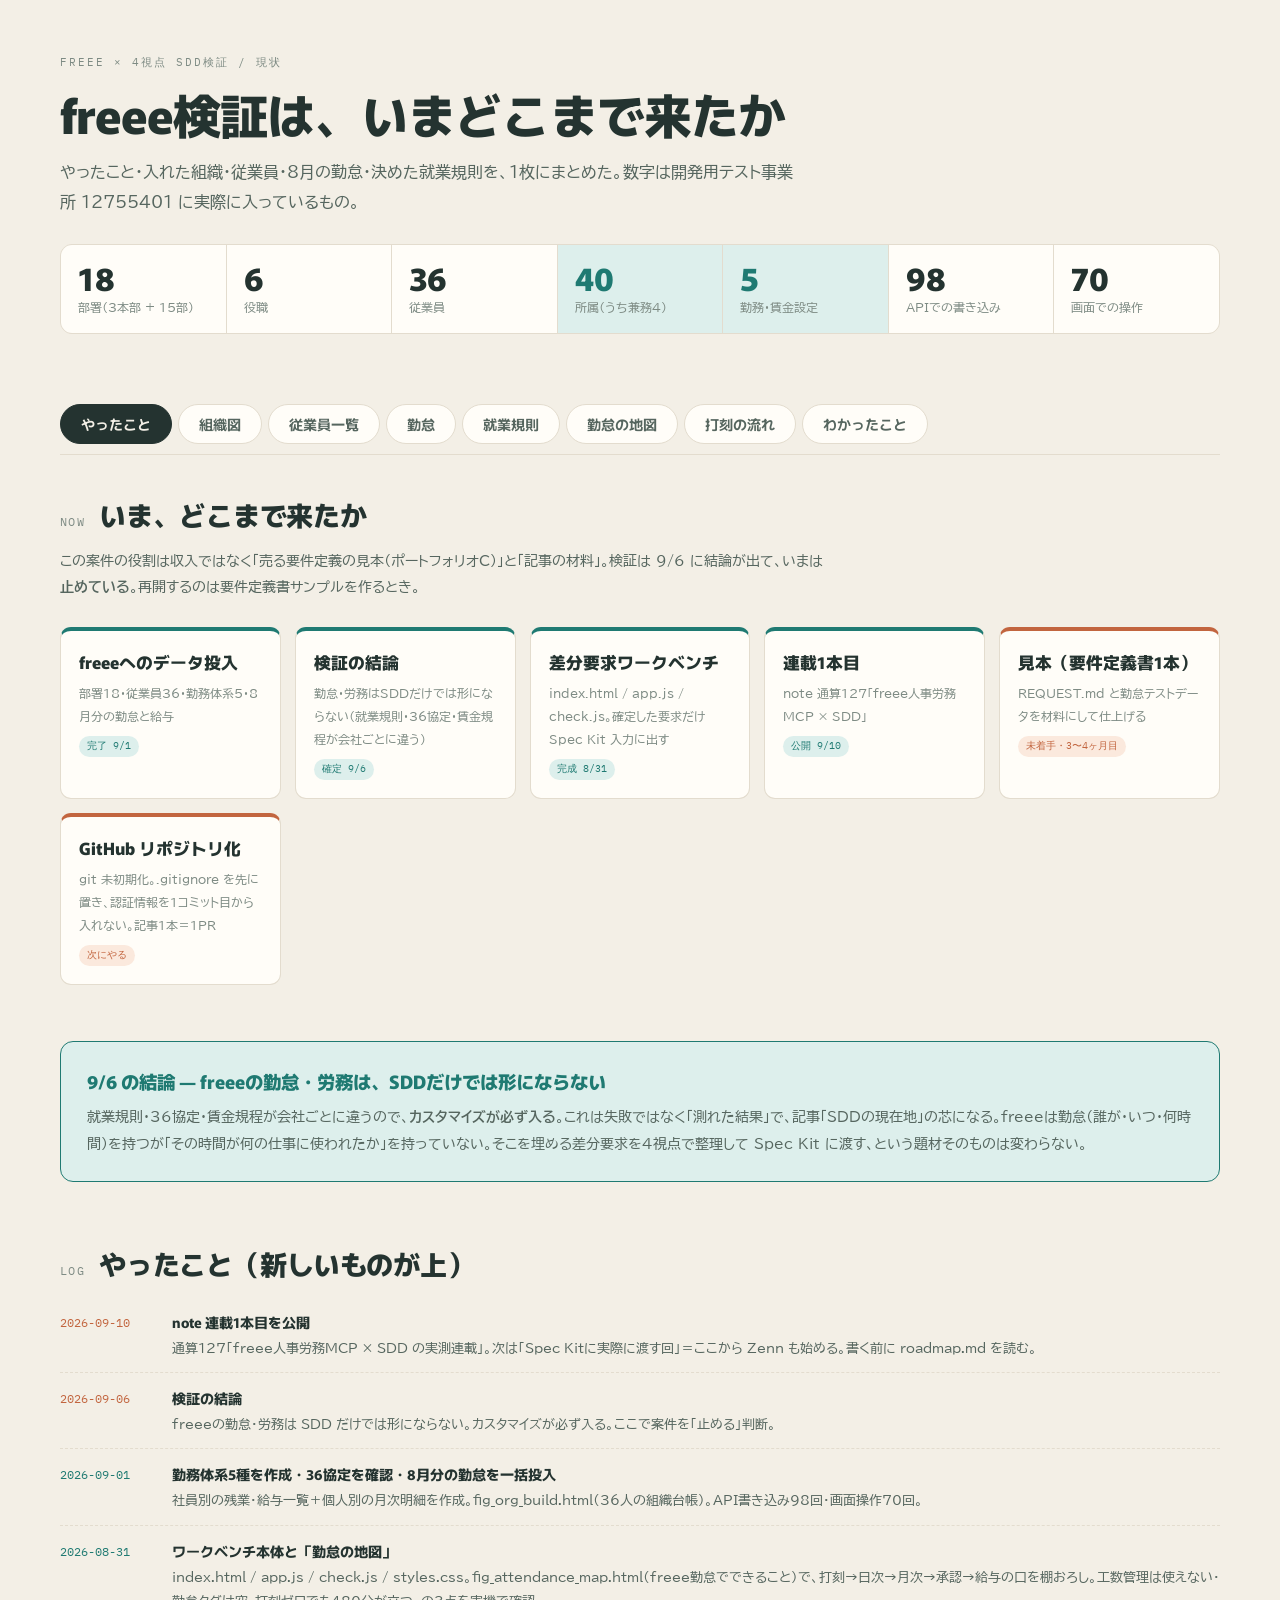
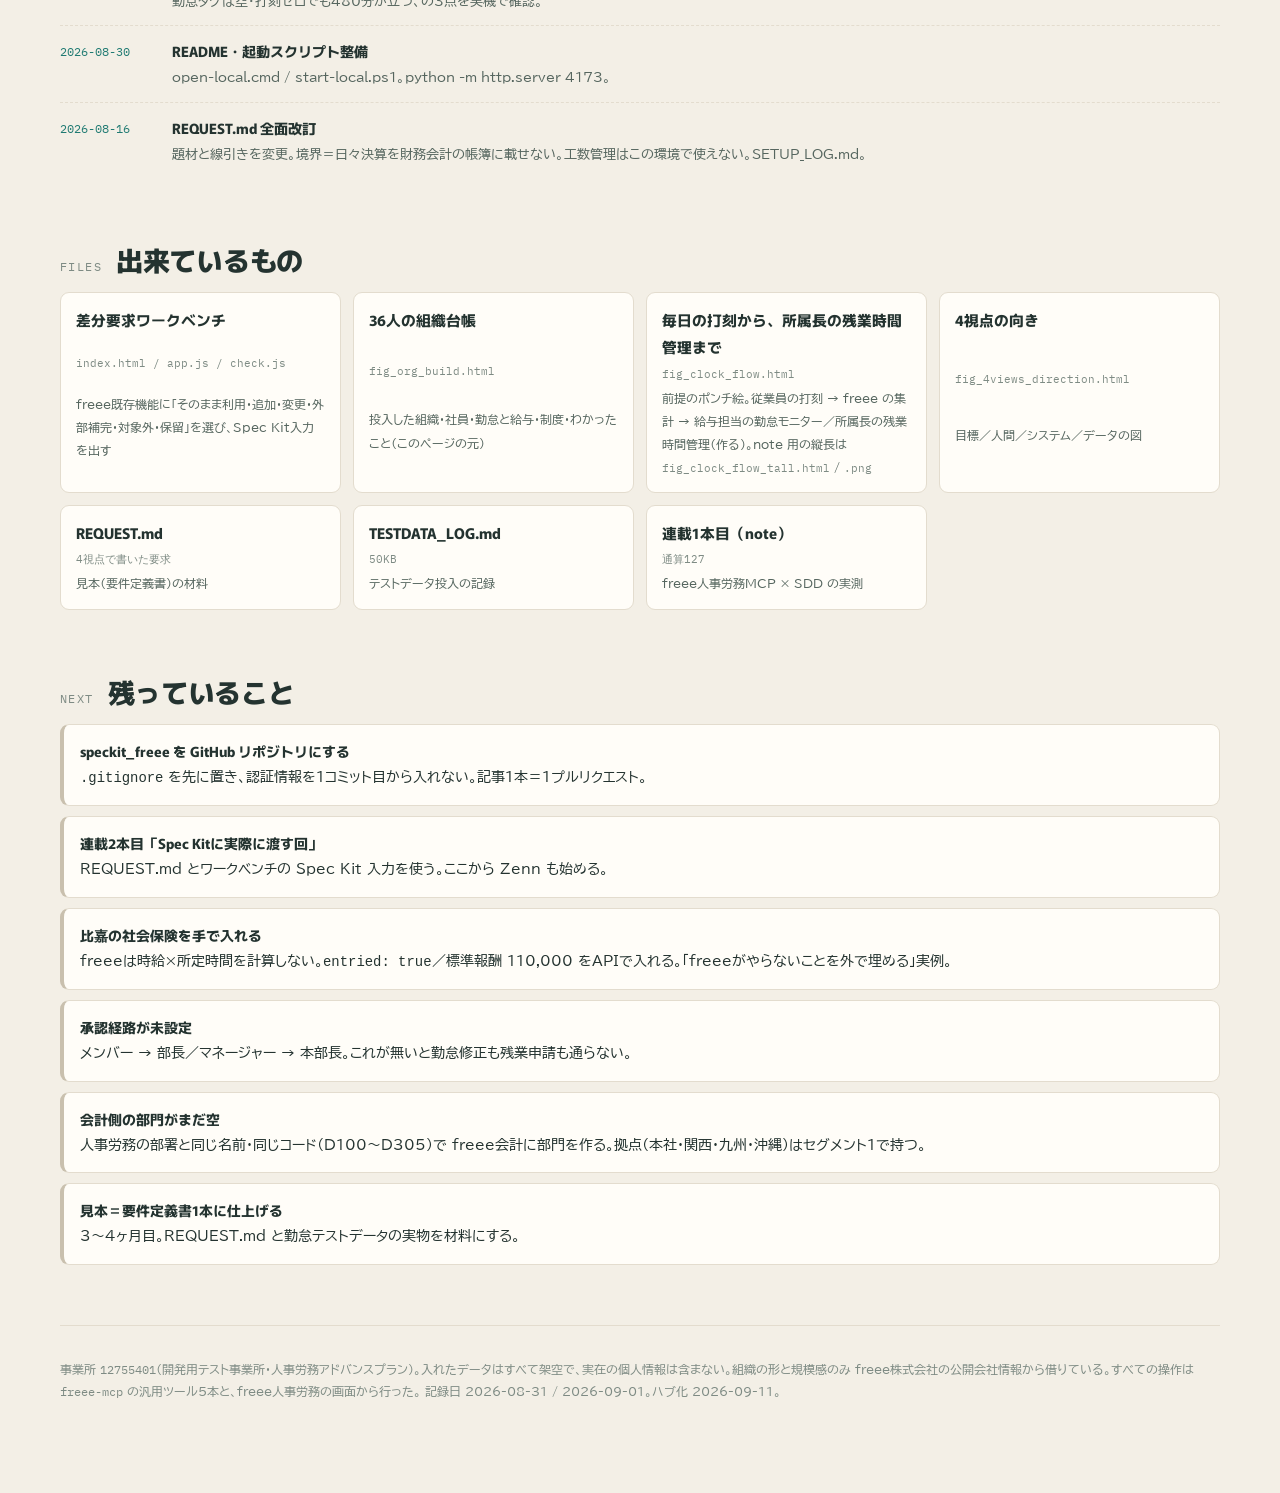
==== commit 6058aebe: "36協定アラートの実測と、所属長の残業時間管理（月間）の要求たたき台 - TESTDATA_LOG: 9月の日次勤怠2人分（岡田30:45／白石45:45）を投入し、勤怠モニター「10月」タブでアラー" ====
--- a/fig_attendance_map.html
+++ b/fig_attendance_map.html
@@ -575,6 +575,28 @@
   #p-map .stage::before { display: none; }
 }
 
+/* ── 打刻の流れ（fig_clock_flow の複製） ── */
+#p-flow { --mid: var(--ink-mid); --soft: var(--ink-soft); }
+#p-flow .figwrap { overflow-x:auto; background:var(--surface); border:1px solid var(--line); border-radius:12px; }
+#p-flow svg { display:block; min-width:960px; width:100%; height:auto; font-family:inherit; }
+#p-flow .t { font-size:15px; fill:var(--ink); }
+#p-flow .h { font-size:18px; font-weight:800; fill:var(--ink); }
+#p-flow .s { font-size:12.5px; fill:var(--mid); }
+#p-flow .m { font-size:11.5px; fill:var(--soft); font-family:Consolas,monospace; }
+#p-flow .box { fill:#fff; stroke:var(--line); stroke-width:1.5; }
+#p-flow .api { fill:var(--api-lift); stroke:var(--api); stroke-width:1.5; }
+#p-flow .make { fill:var(--screen-lift); stroke:var(--screen); stroke-width:1.5; }
+#p-flow .arrow { stroke:var(--mid); stroke-width:2; fill:none; marker-end:url(#ar); }
+#p-flow .arrow.thin { stroke:var(--soft); stroke-width:1.5; stroke-dasharray:5 4; }
+#p-flow .btn { fill:#1f7a72; }
+#p-flow .btn2 { fill:#fff; stroke:#1f7a72; stroke-width:1.5; }
+#p-flow .btnt { font-size:13px; font-weight:700; fill:#fff; text-anchor:middle; }
+#p-flow .btnt2 { font-size:12px; font-weight:700; fill:#1f7a72; text-anchor:middle; }
+#p-flow .flownote { margin:14px 0 0; padding:12px 16px; background:var(--screen-lift); border-left:4px solid var(--screen); border-radius:0 8px 8px 0; font-size:.88rem; color:var(--mid); }
+#p-flow .note b { color:var(--screen); }
+#p-flow ul.legend { margin:14px 0 0; padding:0; list-style:none; display:flex; gap:18px; flex-wrap:wrap; font-size:.8rem; color:var(--mid); }
+#p-flow ul.legend i { display:inline-block; width:14px; height:14px; border-radius:3px; vertical-align:-2px; margin-right:6px; border:1.5px solid; }
+
 /* index.html の枠内表示 */
 .embed .top, .embed .tabs { display: none; }
 .embed body, .embed .wrap { padding-top: 0; }
@@ -616,6 +638,7 @@
   <button class="tab" role="tab" aria-selected="false" data-p="pay">勤怠</button>
   <button class="tab" role="tab" aria-selected="false" data-p="rule">就業規則</button>
   <button class="tab" role="tab" aria-selected="false" data-p="map">勤怠の地図</button>
+  <button class="tab" role="tab" aria-selected="false" data-p="flow">打刻の流れ</button>
   <button class="tab" role="tab" aria-selected="false" data-p="log">わかったこと</button>
 </div>
 
@@ -658,6 +681,7 @@
     <div class="files">
       <a href="./"><b>差分要求ワークベンチ</b><code>index.html / app.js / check.js</code><span>freee既存機能に「そのまま利用・追加・変更・外部補完・対象外・保留」を選び、Spec Kit入力を出す</span></a>
       <a href="fig_org_build.html"><b>36人の組織台帳</b><code>fig_org_build.html</code><span>投入した組織・社員・勤怠と給与・制度・わかったこと（このページの元）</span></a>
+      <a href="fig_clock_flow.html"><b>毎日の打刻から、所属長の残業時間管理まで</b><code>fig_clock_flow.html</code><span>前提のポンチ絵。従業員の打刻 → freee の集計 → 給与担当の勤怠モニター／所属長の残業時間管理（作る）。note 用の縦長は <code>fig_clock_flow_tall.html</code> / <code>.png</code></span></a>
       <a href="fig_4views_direction.html"><b>4視点の向き</b><code>fig_4views_direction.html</code><span>目標／人間／システム／データの図</span></a>
       <a href="REQUEST.md"><b>REQUEST.md</b><code>4視点で書いた要求</code><span>見本（要件定義書）の材料</span></a>
       <a href="TESTDATA_LOG.md"><b>TESTDATA_LOG.md</b><code>50KB</code><span>テストデータ投入の記録</span></a>
@@ -1071,6 +1095,130 @@
   <p>出典 — エンドポイントは freee API の利用可能な口の一覧。<b class="badge ok">実機</b>の2点は事業所 <code>12755401</code> / 従業員 <code>4174944</code> / <code>2026-08-14</code> で実際に取得した結果。働き方設定は固定時間制・所定9:00–18:00・休憩1時間・法定休日=日曜・割増は法定どおり。書き込みはしていません。</p>
 </footer>
 
+</div>
+
+<!-- ── 打刻の流れ（前提の図） ── -->
+<div class="panel" id="p-flow" role="tabpanel" hidden>
+  <section>
+    <div class="head"><span>FLOW</span><h2>毎日の打刻から、所属長の残業時間管理まで</h2></div>
+    <p class="note">従業員が毎日 freee に打刻する。freee はそれを日次・月次に集計して給与にする。ここまでは freee のまま使う。無いのは「所属長が、月の途中で、部下の残業の残りを見る」ところ。そこだけ外で作る。<b>今回の範囲：</b>残業時間の上限チェックは 月間・複数月（2〜6ヶ月の平均）・年間 の3種類あるが、今回は<b>月間だけ</b>に絞る。単体の図は <a href="fig_clock_flow.html">fig_clock_flow.html</a>。</p>
+    <div class="figwrap">
+    <svg viewBox="0 0 1280 650" xmlns="http://www.w3.org/2000/svg" role="img" aria-label="打刻から所属長モニターまでの流れ">
+    <defs>
+      <marker id="ar" markerWidth="10" markerHeight="8" refX="9" refY="4" orient="auto"><path d="M0,0 L10,4 L0,8 z" fill="#56665f"/></marker>
+    </defs>
+
+    <!-- 帯：領域のラベル -->
+    <text x="40" y="40" class="h">① 従業員（毎日）</text>
+    <text x="400" y="40" class="h">② freee人事労務 — そのまま使う</text>
+    <text x="960" y="40" class="h">③ 見る人</text>
+
+    <!-- 境界線 -->
+    <line x1="925" y1="60" x2="925" y2="585" stroke="#c2653f" stroke-width="2" stroke-dasharray="8 6"/>
+    <text x="935" y="578" class="m" fill="#c2653f">ここから右の下段が「作る」</text>
+
+    <!-- ①従業員：スマホの打刻画面 -->
+    <rect x="60" y="70" width="230" height="400" rx="26" class="box"/>
+    <rect x="80" y="90" width="190" height="360" rx="14" fill="#f6f4ee" stroke="#e3dcce"/>
+    <text x="175" y="118" class="s" text-anchor="middle">freee人事労務（アプリ / Web）</text>
+    <text x="175" y="140" class="m" text-anchor="middle">ログイン済み ・ 9/14 (月) 08:58</text>
+    <rect x="98" y="160" width="154" height="46" rx="8" class="btn"/><text x="175" y="189" class="btnt">出勤</text>
+    <rect x="98" y="218" width="154" height="46" rx="8" class="btn2"/><text x="175" y="247" class="btnt2">退勤</text>
+    <rect x="98" y="276" width="74" height="40" rx="8" class="btn2"/><text x="135" y="301" class="btnt2">休憩開始</text>
+    <rect x="178" y="276" width="74" height="40" rx="8" class="btn2"/><text x="215" y="301" class="btnt2">休憩終了</text>
+    <text x="98" y="348" class="s">きょうの打刻</text>
+    <text x="98" y="368" class="m">出勤 —:—　退勤 —:—</text>
+    <text x="98" y="404" class="s">打刻を忘れたら</text>
+    <text x="98" y="424" class="m">→ 勤務時間の修正申請</text>
+    <text x="60" y="500" class="s">打刻の入口は他にも：</text>
+    <text x="60" y="520" class="m">Slack / LINE 連携打刻</text>
+    <text x="60" y="538" class="m">カレンダー入力（手で時間を書く）</text>
+    <text x="60" y="556" class="m">管理者の直接編集</text>
+    <text x="60" y="574" class="m">API  POST /time_clocks</text>
+
+    <!-- 矢印 ①→② -->
+    <path d="M292,190 L392,190" class="arrow"/>
+    <text x="300" y="180" class="m">打刻</text>
+
+    <!-- ② freee の流れ -->
+    <rect x="395" y="150" width="150" height="80" rx="10" class="api"/>
+    <text x="470" y="180" class="t" text-anchor="middle" font-weight="700">打刻</text>
+    <text x="470" y="200" class="m" text-anchor="middle">time_clocks</text>
+
+    <path d="M547,190 L597,190" class="arrow"/>
+
+    <rect x="600" y="140" width="170" height="100" rx="10" class="api"/>
+    <text x="685" y="168" class="t" text-anchor="middle" font-weight="700">日次勤怠</text>
+    <text x="685" y="188" class="s" text-anchor="middle">所定8h ／ 時間外 ／ 深夜</text>
+    <text x="685" y="206" class="s" text-anchor="middle">freee が自動計算</text>
+    <text x="685" y="226" class="m" text-anchor="middle">work_records/{date}</text>
+
+    <path d="M772,190 L822,190" class="arrow"/>
+
+    <rect x="825" y="150" width="90" height="80" rx="10" class="api"/>
+    <text x="870" y="182" class="t" text-anchor="middle" font-weight="700">月次</text>
+    <text x="870" y="200" class="s" text-anchor="middle">集計</text>
+    <text x="870" y="220" class="m" text-anchor="middle">summaries</text>
+
+    <!-- 申請・承認 -->
+    <rect x="395" y="290" width="150" height="70" rx="10" class="api"/>
+    <text x="470" y="316" class="t" text-anchor="middle" font-weight="700">申請 → 承認</text>
+    <text x="470" y="336" class="s" text-anchor="middle">修正・残業・休暇</text>
+    <text x="470" y="353" class="m" text-anchor="middle">approval_requests</text>
+    <path d="M470,288 L470,234" class="arrow thin"/>
+    <text x="480" y="268" class="m">打刻忘れ・修正</text>
+
+    <!-- 締めて給与 -->
+    <rect x="600" y="480" width="170" height="70" rx="10" class="api"/>
+    <text x="685" y="508" class="t" text-anchor="middle" font-weight="700">月末に締める</text>
+    <text x="685" y="528" class="s" text-anchor="middle">→ 翌月25日に給与</text>
+    <text x="685" y="544" class="m" text-anchor="middle">payroll_statements</text>
+    <path d="M870,232 L870,515 L772,515" class="arrow"/>
+
+    <!-- ③ 見る人：上段（freeeにある） -->
+    <rect x="960" y="120" width="290" height="150" rx="12" class="box"/>
+    <text x="980" y="150" class="t" font-weight="700">給与担当 ・ 勤怠モニター</text>
+    <text x="980" y="172" class="s">freee にある。支払月で並ぶ。</text>
+    <text x="980" y="192" class="s">締めのあとに残業時間が確定して見える。</text>
+    <text x="980" y="212" class="s">36協定は「超えたらアイコン」だけ。</text>
+    <text x="980" y="232" class="s">通知は無い。</text>
+    <text x="980" y="256" class="m">事後 ・ 正確さが要る</text>
+    <path d="M917,190 L957,190" class="arrow"/>
+
+    <!-- ③ 見る人：下段（作る） -->
+    <rect x="960" y="330" width="290" height="230" rx="12" class="make"/>
+    <text x="980" y="360" class="t" font-weight="700">所属長 ・ 毎朝1分の残業時間管理</text>
+    <text x="980" y="382" class="s">freee に無い。ここを作る。</text>
+    <text x="980" y="404" class="s">自分の部下だけ ／ 勤務月で見る</text>
+    <text x="980" y="424" class="s">残り時間 = 45h − 今月の実績</text>
+    <text x="980" y="444" class="s">いまのペースで、いつ超えるか</text>
+    <text x="980" y="464" class="s">超える前に届く（80% で本人・所属長へ）</text>
+    <text x="980" y="484" class="s">36協定の限度時間は、こちらで持つ</text>
+    <text x="980" y="514" class="m">事前 ・ 早さが要る</text>
+    <text x="980" y="540" class="m">読むだけ：work_records / memberships</text>
+    <path d="M700,242 C700,340 800,430 957,430" class="arrow" stroke="#c2653f"/>
+    <text x="790" y="455" class="m" fill="#c2653f">日次を毎朝読む</text>
+
+    <!-- 所属長の行動 -->
+    <path d="M1105,562 L1105,612 L40,612 L40,300 L56,300" class="arrow thin" stroke="#c2653f"/>
+    <text x="330" y="632" class="s" fill="#c2653f">所属長が仕事を減らす・振り分ける → 翌日からの打刻が減る（予防）</text>
+  </svg>
+    </div>
+    <ul class="legend">
+    <li><i style="background:#ddefec;border-color:#1f7a72"></i>freee にある。そのまま使う（APIで読める）</li>
+    <li><i style="background:#fbe9dd;border-color:#c2653f"></i>freee に無い。外で作る</li>
+    <li><i style="background:#fff;border-color:#c9c0ae"></i>人と画面</li>
+  </ul>
+    <p class="flownote"><b>前提の注意：</b>打刻が無い日も、freee は所定どおり 480分 を立てる（みなし）。所属長の残業時間管理は「打刻に基づく数字」と「みなしの数字」を見分けて出す必要がある。だから前提①「従業員が毎日打刻する」が崩れると、管理の数字も崩れる。</p>
+  </section>
+
+  <section>
+    <div class="head"><span>TALL</span><h2>縦長版（note に貼る画像）</h2></div>
+    <p class="note">同じ内容を上から下へ並べたもの。ファイルは <code>fig_clock_flow_tall.png</code>（1080×1800）。元のSVGは <a href="fig_clock_flow_tall.html">fig_clock_flow_tall.html</a>。</p>
+    <div style="max-width:720px;border:1px solid var(--line);border-radius:12px;overflow:hidden;background:#fffdf8">
+      <img src="fig_clock_flow_tall.png?v=3" alt="毎日の打刻から、所属長の残業時間管理まで（縦長）" style="display:block;width:100%;height:auto">
+    </div>
+  </section>
 </div>
 
 <!-- ── わかったこと ── -->
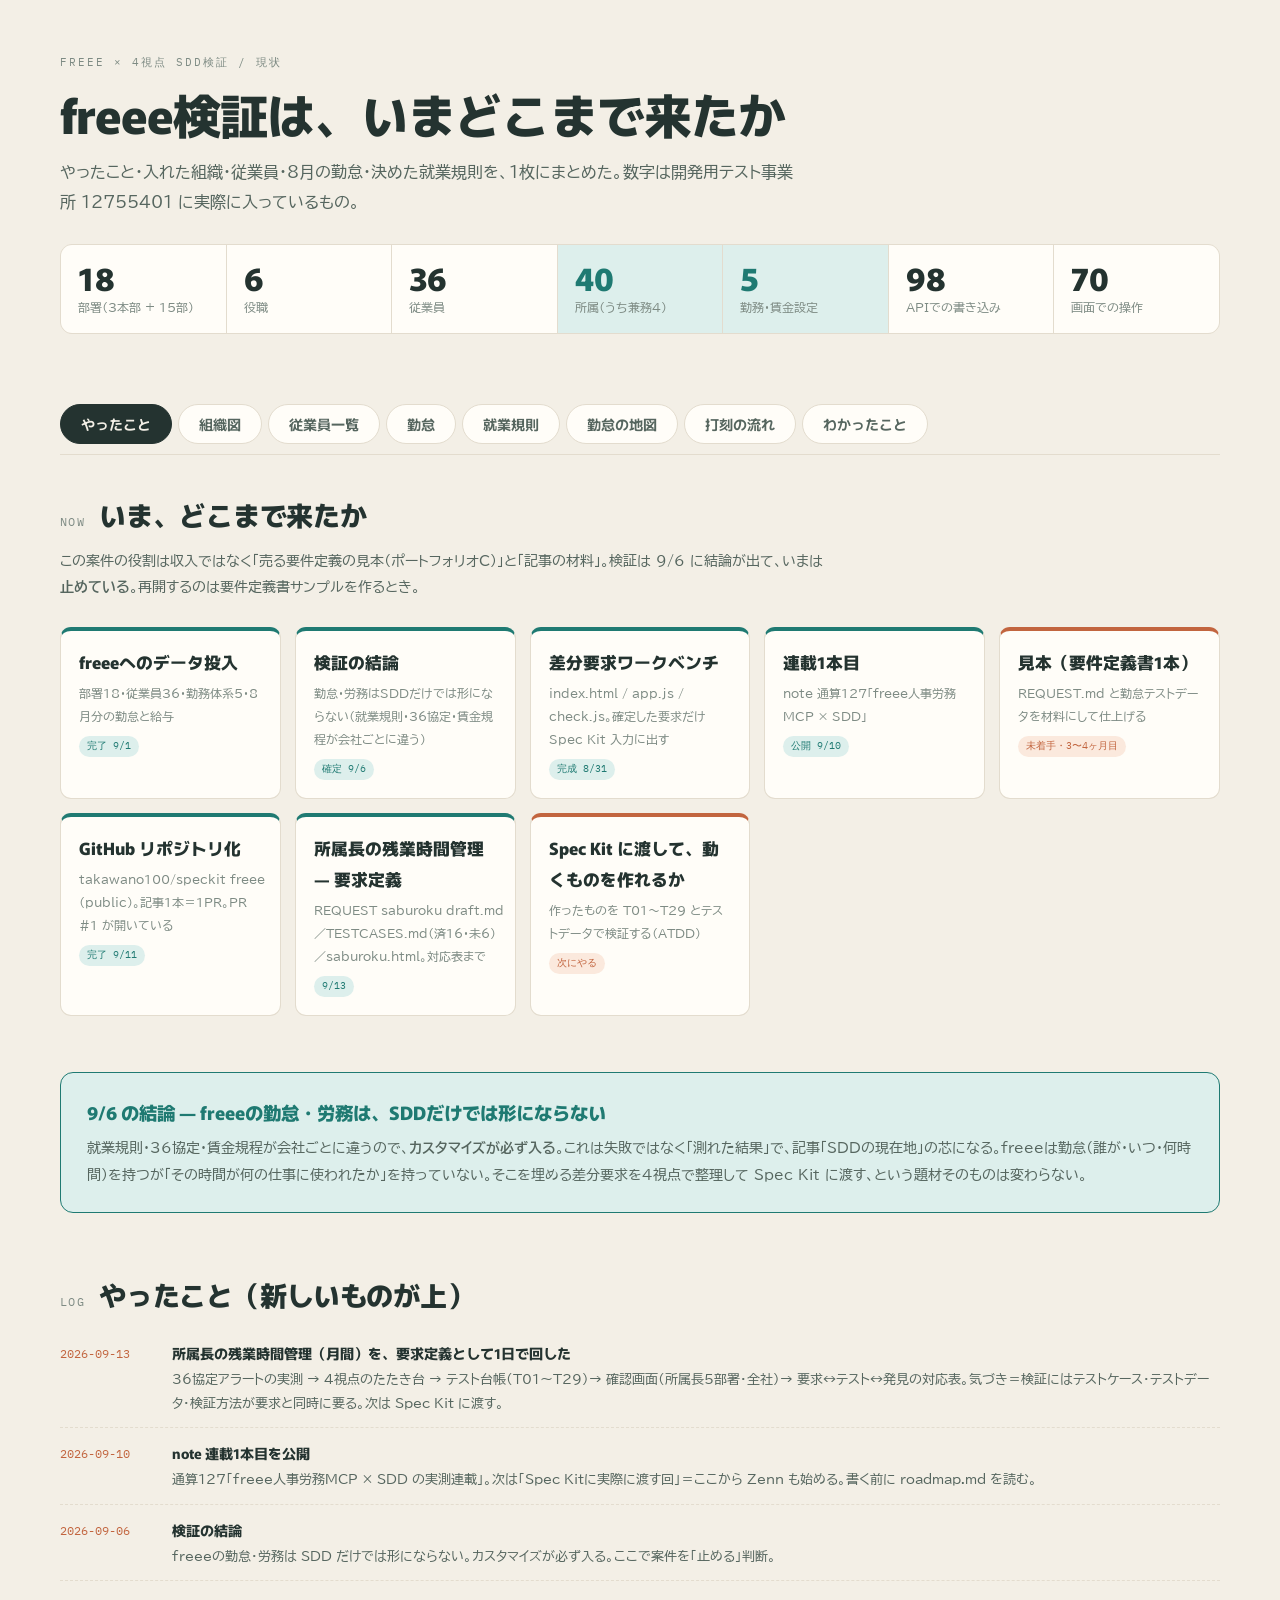
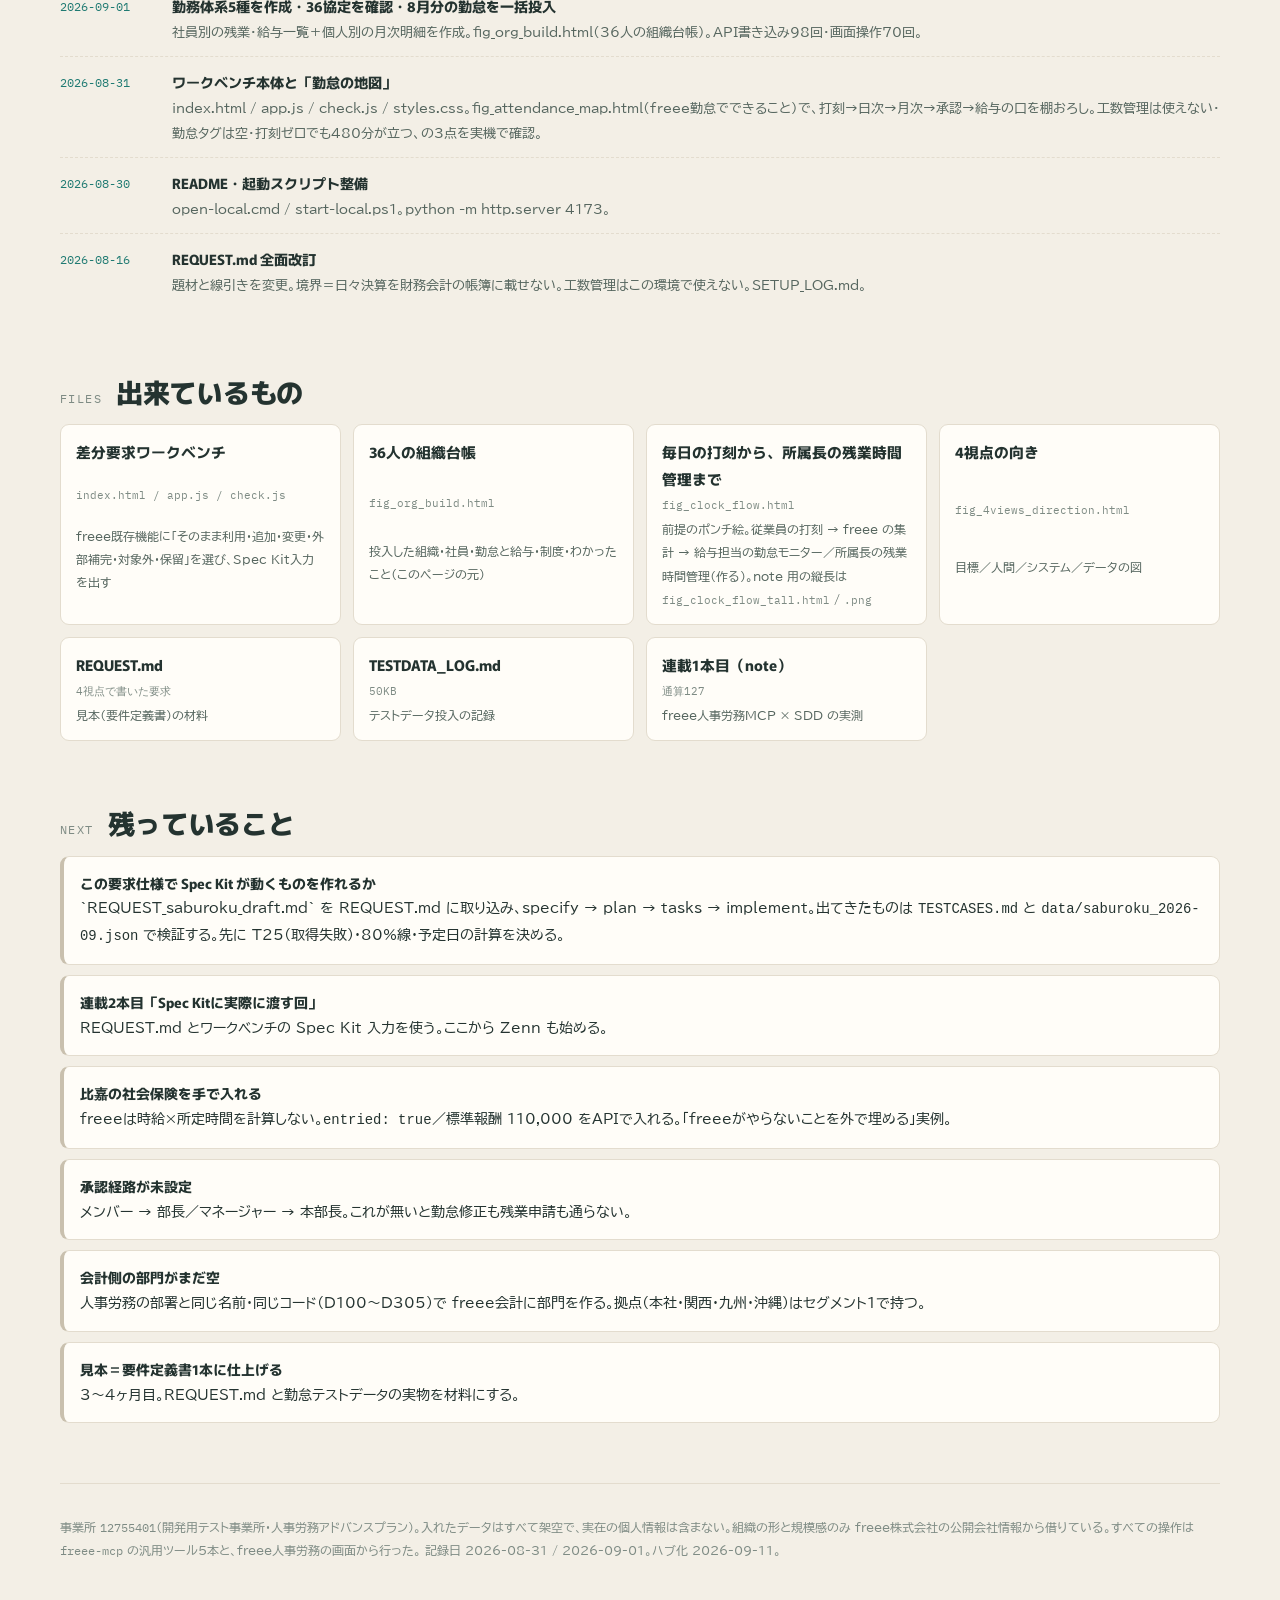
==== commit 4b890694: "9/13 の整理: 要求↔テスト↔発見の対応表、やったこと・分かったこと・次にやること - TESTCASES.md: 4視点ごとの対応表と「決めなければ作れないこと ↔ テスト」。弱いところ＝T25" ====
--- a/fig_attendance_map.html
+++ b/fig_attendance_map.html
@@ -653,7 +653,9 @@
       <div class="ok"><b>差分要求ワークベンチ</b><small>index.html / app.js / check.js。確定した要求だけ Spec Kit 入力に出す</small><span class="st">完成 8/31</span></div>
       <div class="ok"><b>連載1本目</b><small>note 通算127「freee人事労務MCP × SDD」</small><span class="st">公開 9/10</span></div>
       <div class="ng"><b>見本（要件定義書1本）</b><small>REQUEST.md と勤怠テストデータを材料にして仕上げる</small><span class="st">未着手・3〜4ヶ月目</span></div>
-      <div class="ng"><b>GitHub リポジトリ化</b><small>git 未初期化。.gitignore を先に置き、認証情報を1コミット目から入れない。記事1本＝1PR</small><span class="st">次にやる</span></div>
+      <div class="ok"><b>GitHub リポジトリ化</b><small>takawano100/speckit_freee（public）。記事1本＝1PR。PR #1 が開いている</small><span class="st">完了 9/11</span></div>
+      <div class="ok"><b>所属長の残業時間管理 — 要求定義</b><small>REQUEST_saburoku_draft.md／TESTCASES.md（済16・未6）／saburoku.html。対応表まで</small><span class="st">9/13</span></div>
+      <div class="ng"><b>Spec Kit に渡して、動くものを作れるか</b><small>作ったものを T01〜T29 とテストデータで検証する（ATDD）</small><span class="st">次にやる</span></div>
     </div>
   </section>
 
@@ -667,6 +669,7 @@
   <section>
     <div class="head"><span>LOG</span><h2>やったこと（新しいものが上）</h2></div>
     <ol class="tl">
+      <li class="hot"><time>2026-09-13</time><div><b>所属長の残業時間管理（月間）を、要求定義として1日で回した</b><span>36協定アラートの実測 → 4視点のたたき台 → テスト台帳（T01〜T29）→ 確認画面（所属長5部署・全社）→ 要求↔テスト↔発見の対応表。気づき＝検証にはテストケース・テストデータ・検証方法が要求と同時に要る。次は Spec Kit に渡す。</span></div></li>
       <li class="hot"><time>2026-09-10</time><div><b>note 連載1本目を公開</b><span>通算127「freee人事労務MCP × SDD の実測連載」。次は「Spec Kitに実際に渡す回」＝ここから Zenn も始める。書く前に roadmap.md を読む。</span></div></li>
       <li class="hot"><time>2026-09-06</time><div><b>検証の結論</b><span>freeeの勤怠・労務は SDD だけでは形にならない。カスタマイズが必ず入る。ここで案件を「止める」判断。</span></div></li>
       <li><time>2026-09-01</time><div><b>勤務体系5種を作成・36協定を確認・8月分の勤怠を一括投入</b><span>社員別の残業・給与一覧＋個人別の月次明細を作成。fig_org_build.html（36人の組織台帳）。API書き込み98回・画面操作70回。</span></div></li>
@@ -692,7 +695,7 @@
   <section>
     <div class="head"><span>NEXT</span><h2>残っていること</h2></div>
     <ul class="todo">
-      <li><b>speckit_freee を GitHub リポジトリにする</b><code>.gitignore</code> を先に置き、認証情報を1コミット目から入れない。記事1本＝1プルリクエスト。</li>
+      <li><b>この要求仕様で Spec Kit が動くものを作れるか</b>`REQUEST_saburoku_draft.md` を REQUEST.md に取り込み、specify → plan → tasks → implement。出てきたものは <code>TESTCASES.md</code> と <code>data/saburoku_2026-09.json</code> で検証する。先に T25（取得失敗）・80%線・予定日の計算を決める。</li>
       <li><b>連載2本目「Spec Kitに実際に渡す回」</b>REQUEST.md とワークベンチの Spec Kit 入力を使う。ここから Zenn も始める。</li>
       <li><b>比嘉の社会保険を手で入れる</b>freeeは時給×所定時間を計算しない。<code>entried: true</code>／標準報酬 110,000 をAPIで入れる。「freeeがやらないことを外で埋める」実例。</li>
       <li><b>承認経路が未設定</b>メンバー → 部長／マネージャー → 本部長。これが無いと勤怠修正も残業申請も通らない。</li>
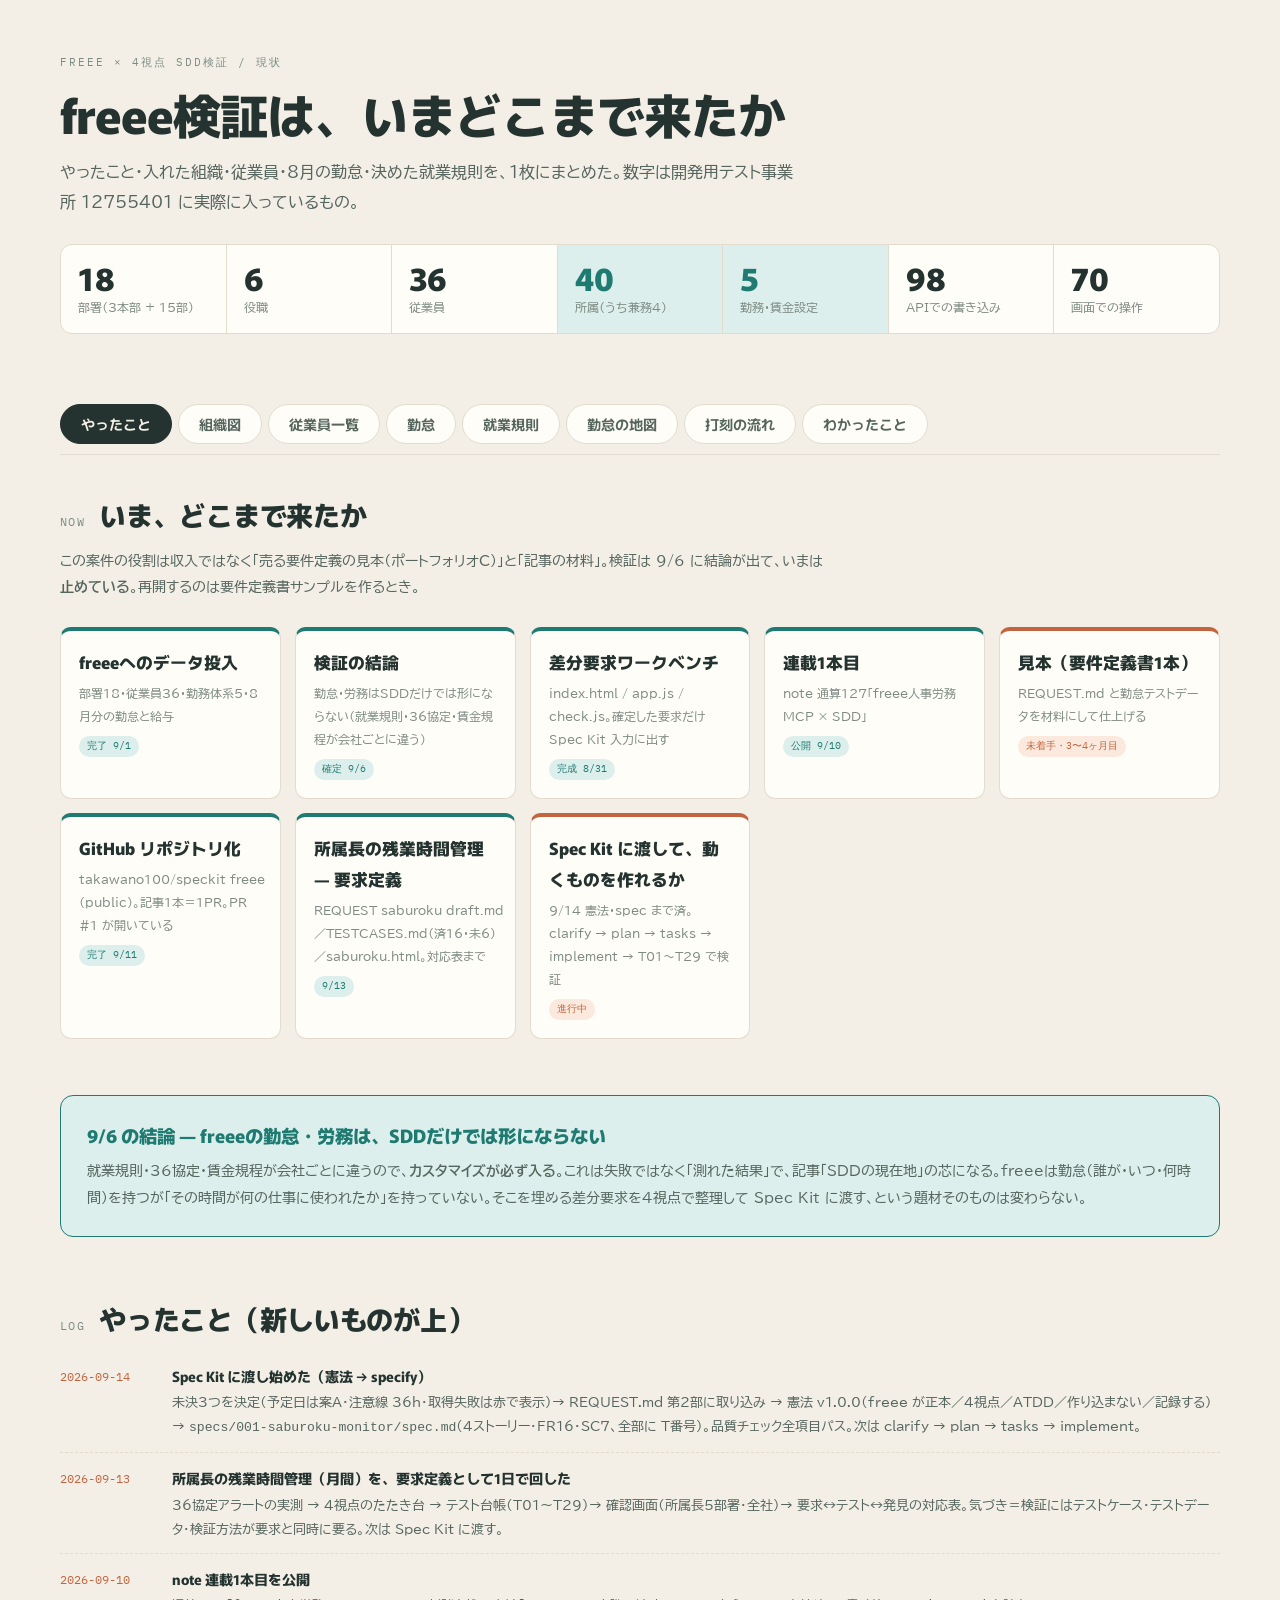
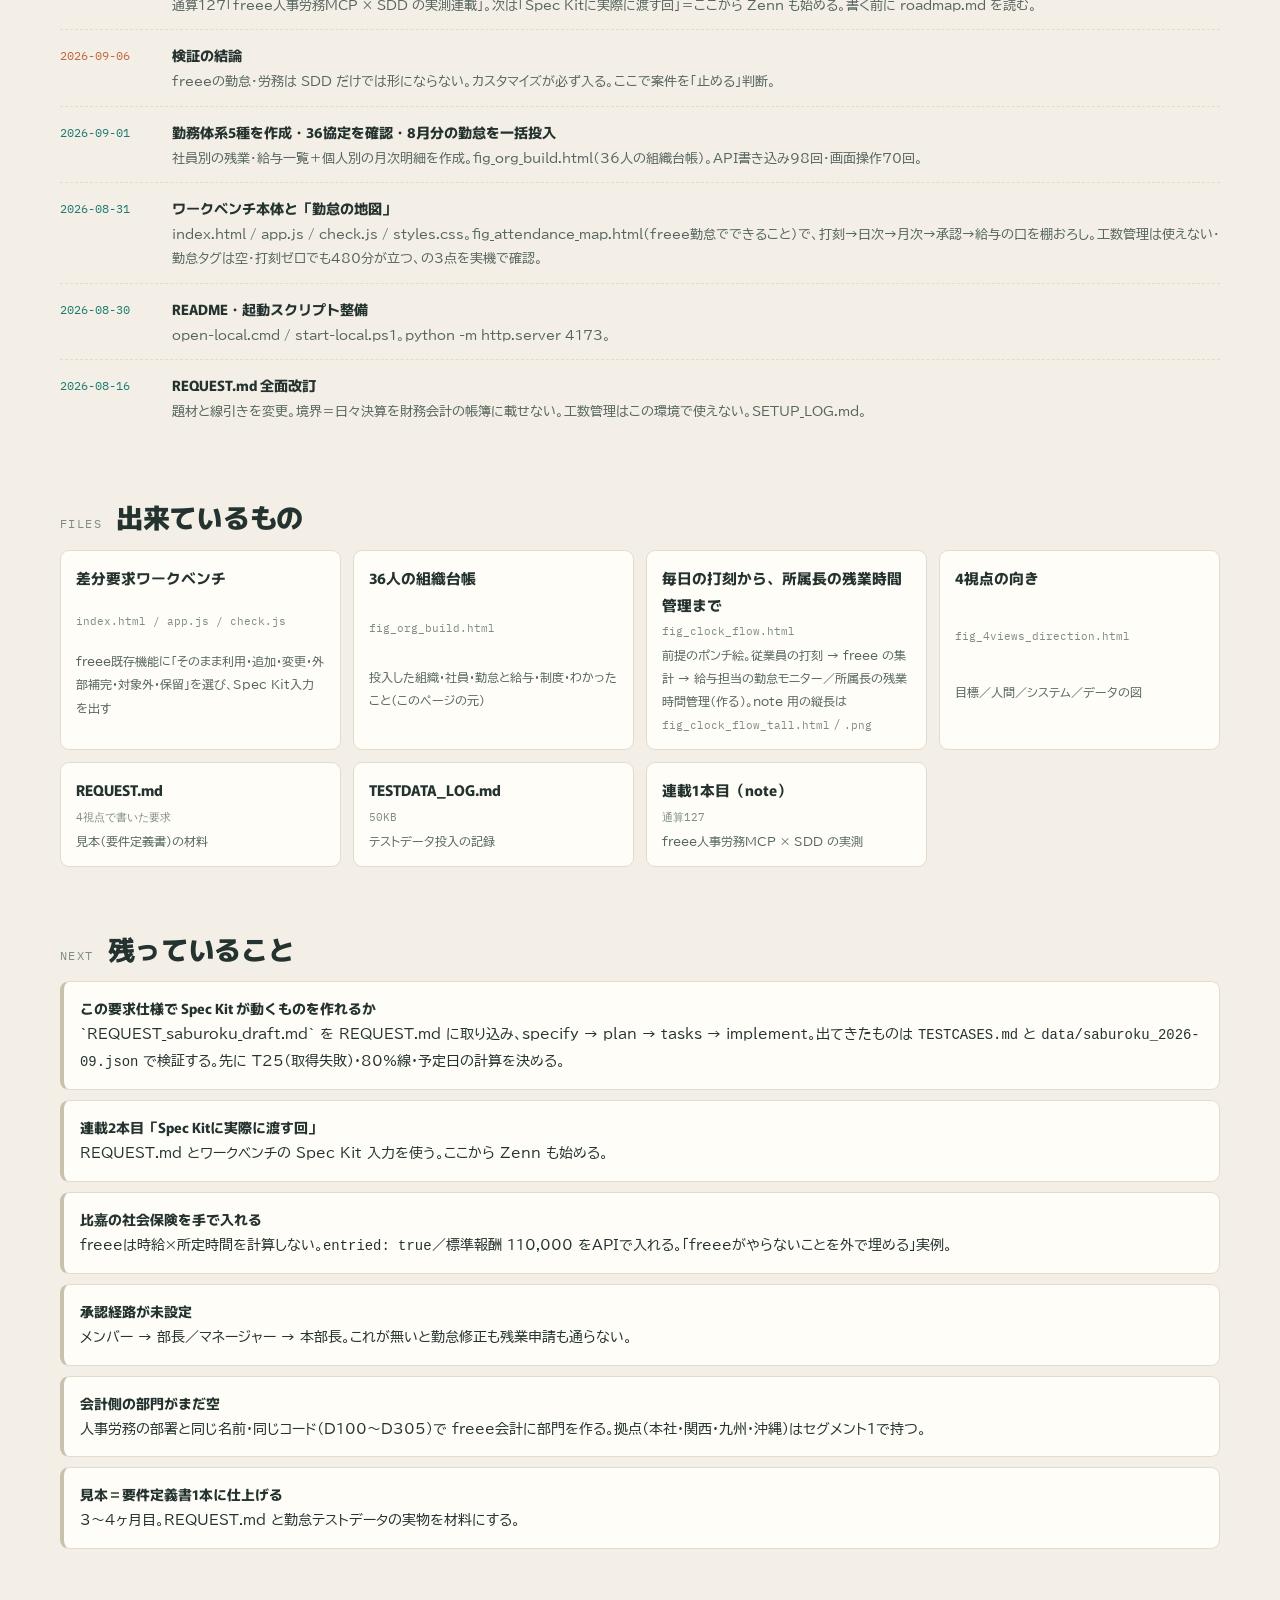
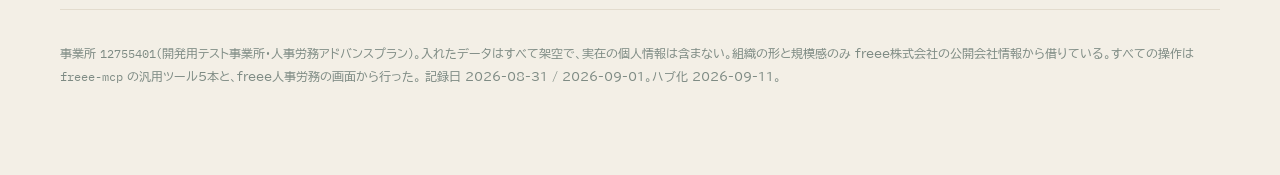
==== commit 7840a38b: "記録: Spec Kit の憲法・specify をハブの「やったこと」と TESTDATA_LOG に追記 Co-Authored-By: Claude Opus 5 (1M context) <n" ====
--- a/fig_attendance_map.html
+++ b/fig_attendance_map.html
@@ -655,7 +655,7 @@
       <div class="ng"><b>見本（要件定義書1本）</b><small>REQUEST.md と勤怠テストデータを材料にして仕上げる</small><span class="st">未着手・3〜4ヶ月目</span></div>
       <div class="ok"><b>GitHub リポジトリ化</b><small>takawano100/speckit_freee（public）。記事1本＝1PR。PR #1 が開いている</small><span class="st">完了 9/11</span></div>
       <div class="ok"><b>所属長の残業時間管理 — 要求定義</b><small>REQUEST_saburoku_draft.md／TESTCASES.md（済16・未6）／saburoku.html。対応表まで</small><span class="st">9/13</span></div>
-      <div class="ng"><b>Spec Kit に渡して、動くものを作れるか</b><small>作ったものを T01〜T29 とテストデータで検証する（ATDD）</small><span class="st">次にやる</span></div>
+      <div class="ng"><b>Spec Kit に渡して、動くものを作れるか</b><small>9/14 憲法・spec まで済。clarify → plan → tasks → implement → T01〜T29 で検証</small><span class="st">進行中</span></div>
     </div>
   </section>
 
@@ -669,6 +669,7 @@
   <section>
     <div class="head"><span>LOG</span><h2>やったこと（新しいものが上）</h2></div>
     <ol class="tl">
+      <li class="hot"><time>2026-09-14</time><div><b>Spec Kit に渡し始めた（憲法 → specify）</b><span>未決3つを決定（予定日は案A・注意線 36h・取得失敗は赤で表示）→ REQUEST.md 第2部に取り込み → 憲法 v1.0.0（freee が正本／4視点／ATDD／作り込まない／記録する）→ <code>specs/001-saburoku-monitor/spec.md</code>（4ストーリー・FR16・SC7、全部に T番号）。品質チェック全項目パス。次は clarify → plan → tasks → implement。</span></div></li>
       <li class="hot"><time>2026-09-13</time><div><b>所属長の残業時間管理（月間）を、要求定義として1日で回した</b><span>36協定アラートの実測 → 4視点のたたき台 → テスト台帳（T01〜T29）→ 確認画面（所属長5部署・全社）→ 要求↔テスト↔発見の対応表。気づき＝検証にはテストケース・テストデータ・検証方法が要求と同時に要る。次は Spec Kit に渡す。</span></div></li>
       <li class="hot"><time>2026-09-10</time><div><b>note 連載1本目を公開</b><span>通算127「freee人事労務MCP × SDD の実測連載」。次は「Spec Kitに実際に渡す回」＝ここから Zenn も始める。書く前に roadmap.md を読む。</span></div></li>
       <li class="hot"><time>2026-09-06</time><div><b>検証の結論</b><span>freeeの勤怠・労務は SDD だけでは形にならない。カスタマイズが必ず入る。ここで案件を「止める」判断。</span></div></li>
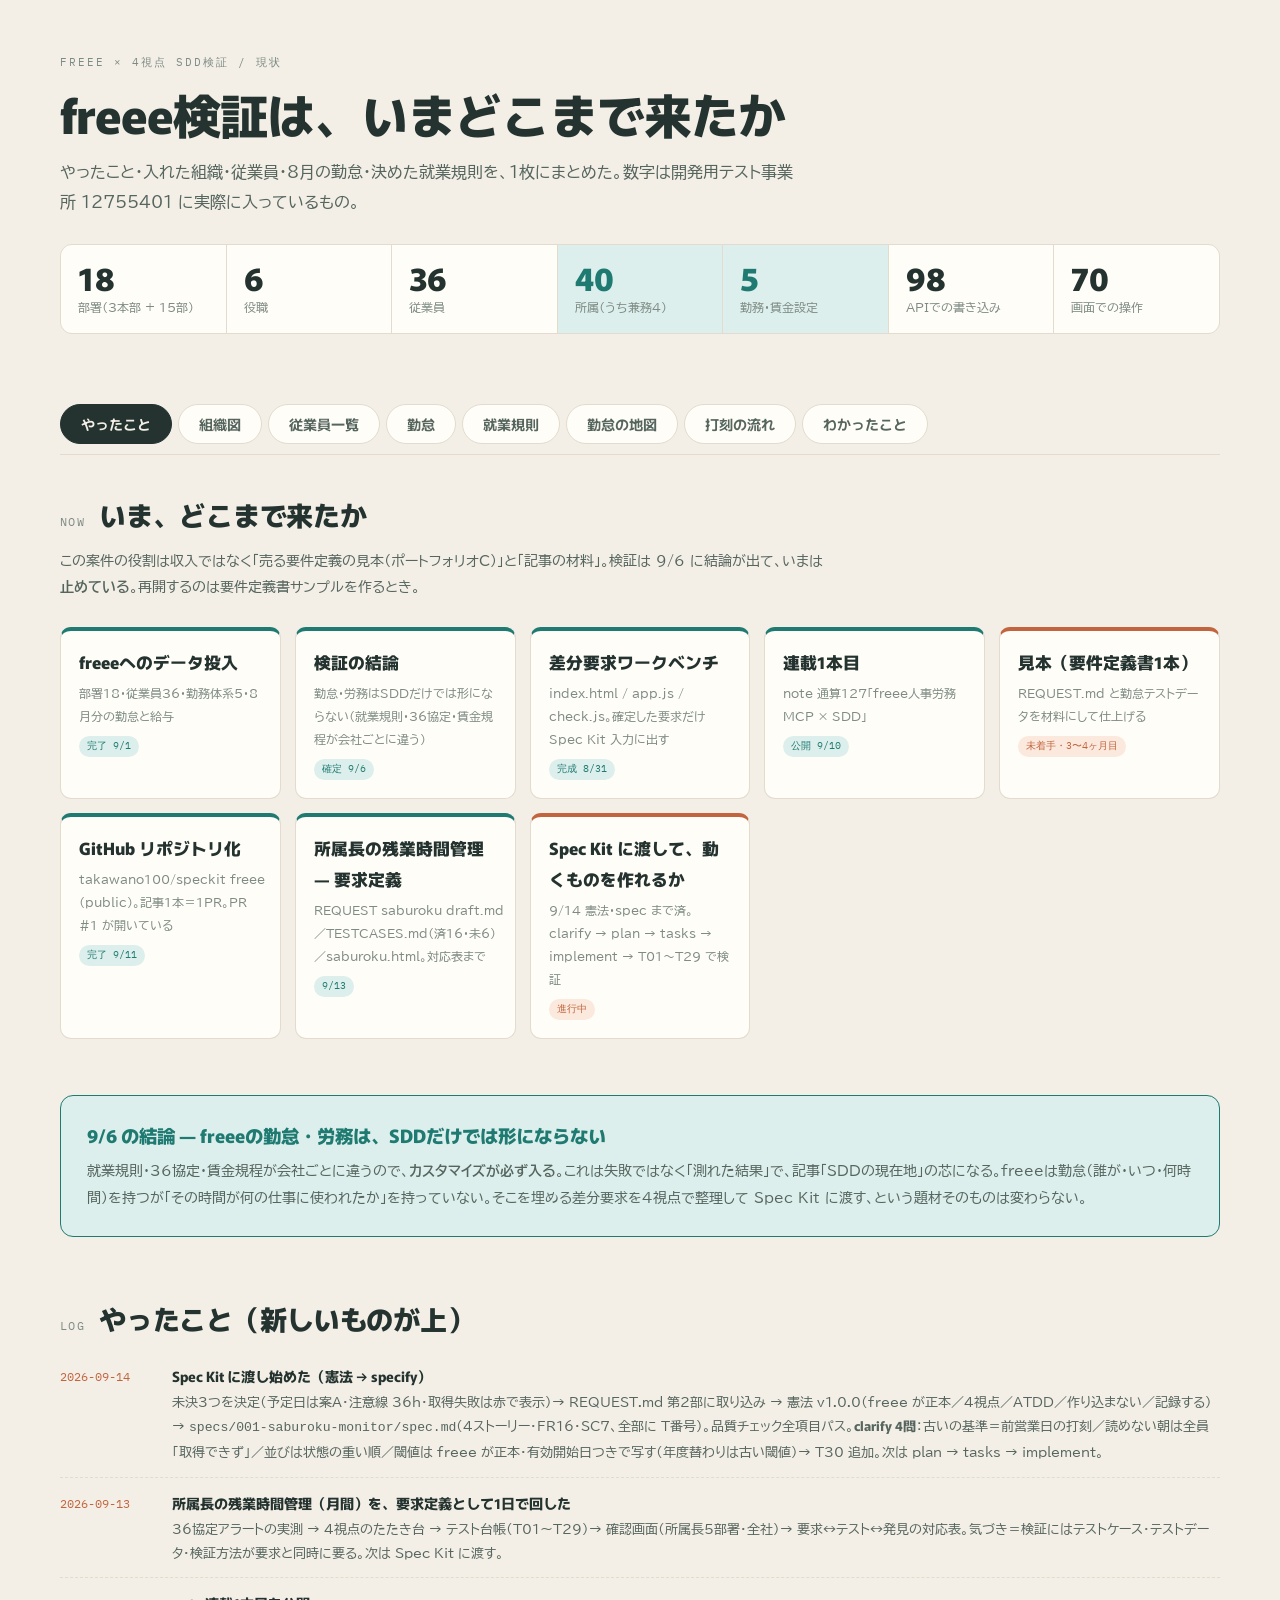
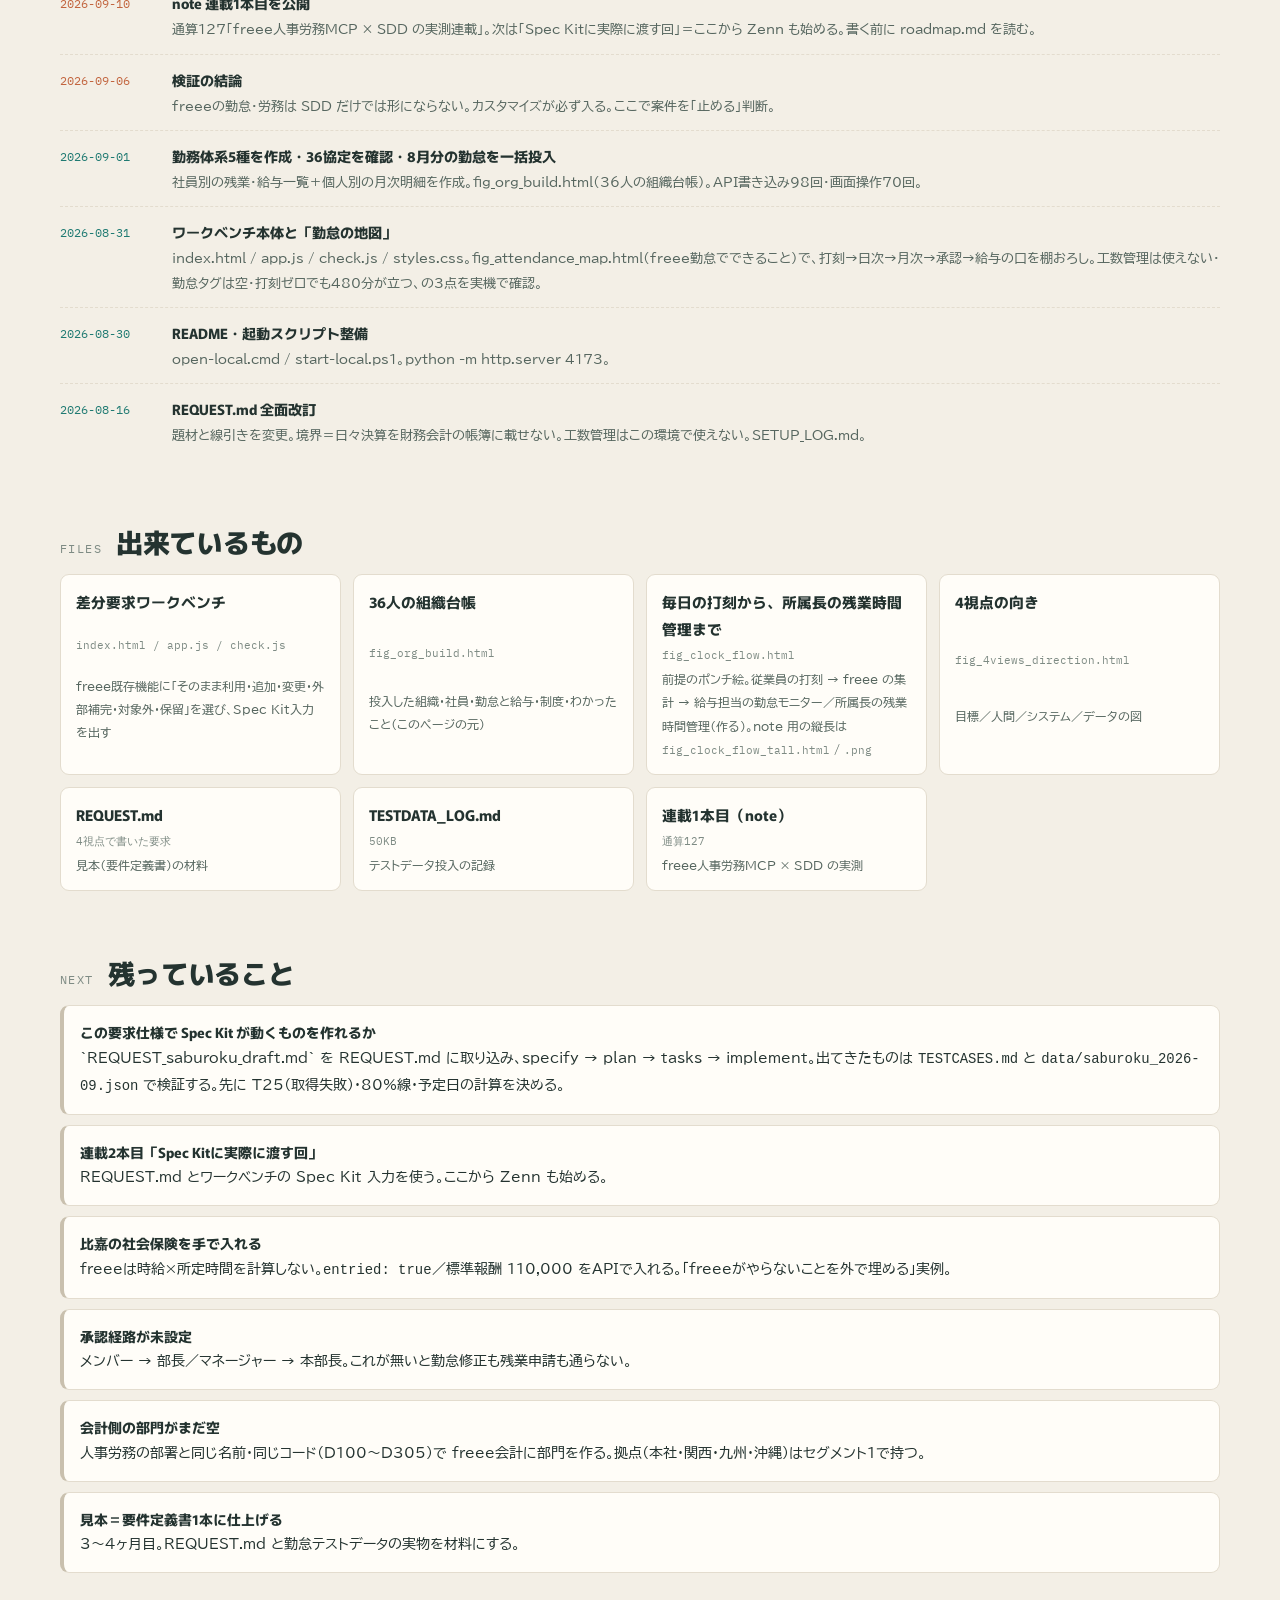
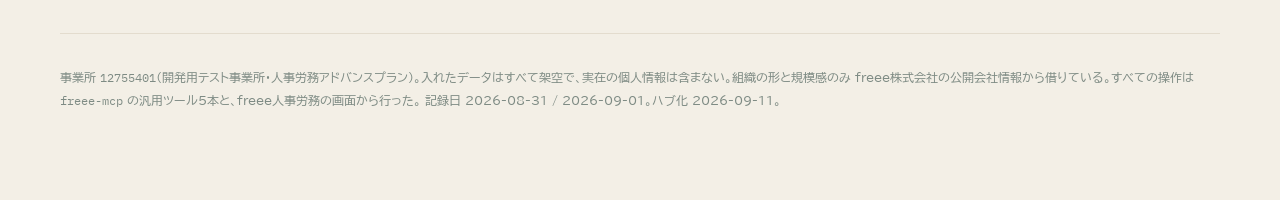
==== commit e0d16c17: "clarify: 4問を spec に反映（鮮度の基準・読めない朝・並び順・閾値は freee が正本で有効開始日つき）。T30 追加 Co-Authored-By: Claude Opus 5 (1" ====
--- a/fig_attendance_map.html
+++ b/fig_attendance_map.html
@@ -669,7 +669,7 @@
   <section>
     <div class="head"><span>LOG</span><h2>やったこと（新しいものが上）</h2></div>
     <ol class="tl">
-      <li class="hot"><time>2026-09-14</time><div><b>Spec Kit に渡し始めた（憲法 → specify）</b><span>未決3つを決定（予定日は案A・注意線 36h・取得失敗は赤で表示）→ REQUEST.md 第2部に取り込み → 憲法 v1.0.0（freee が正本／4視点／ATDD／作り込まない／記録する）→ <code>specs/001-saburoku-monitor/spec.md</code>（4ストーリー・FR16・SC7、全部に T番号）。品質チェック全項目パス。次は clarify → plan → tasks → implement。</span></div></li>
+      <li class="hot"><time>2026-09-14</time><div><b>Spec Kit に渡し始めた（憲法 → specify）</b><span>未決3つを決定（予定日は案A・注意線 36h・取得失敗は赤で表示）→ REQUEST.md 第2部に取り込み → 憲法 v1.0.0（freee が正本／4視点／ATDD／作り込まない／記録する）→ <code>specs/001-saburoku-monitor/spec.md</code>（4ストーリー・FR16・SC7、全部に T番号）。品質チェック全項目パス。<b>clarify 4問</b>：古いの基準＝前営業日の打刻／読めない朝は全員「取得できず」／並びは状態の重い順／閾値は freee が正本・有効開始日つきで写す（年度替わりは古い閾値）→ T30 追加。次は plan → tasks → implement。</span></div></li>
       <li class="hot"><time>2026-09-13</time><div><b>所属長の残業時間管理（月間）を、要求定義として1日で回した</b><span>36協定アラートの実測 → 4視点のたたき台 → テスト台帳（T01〜T29）→ 確認画面（所属長5部署・全社）→ 要求↔テスト↔発見の対応表。気づき＝検証にはテストケース・テストデータ・検証方法が要求と同時に要る。次は Spec Kit に渡す。</span></div></li>
       <li class="hot"><time>2026-09-10</time><div><b>note 連載1本目を公開</b><span>通算127「freee人事労務MCP × SDD の実測連載」。次は「Spec Kitに実際に渡す回」＝ここから Zenn も始める。書く前に roadmap.md を読む。</span></div></li>
       <li class="hot"><time>2026-09-06</time><div><b>検証の結論</b><span>freeeの勤怠・労務は SDD だけでは形にならない。カスタマイズが必ず入る。ここで案件を「止める」判断。</span></div></li>
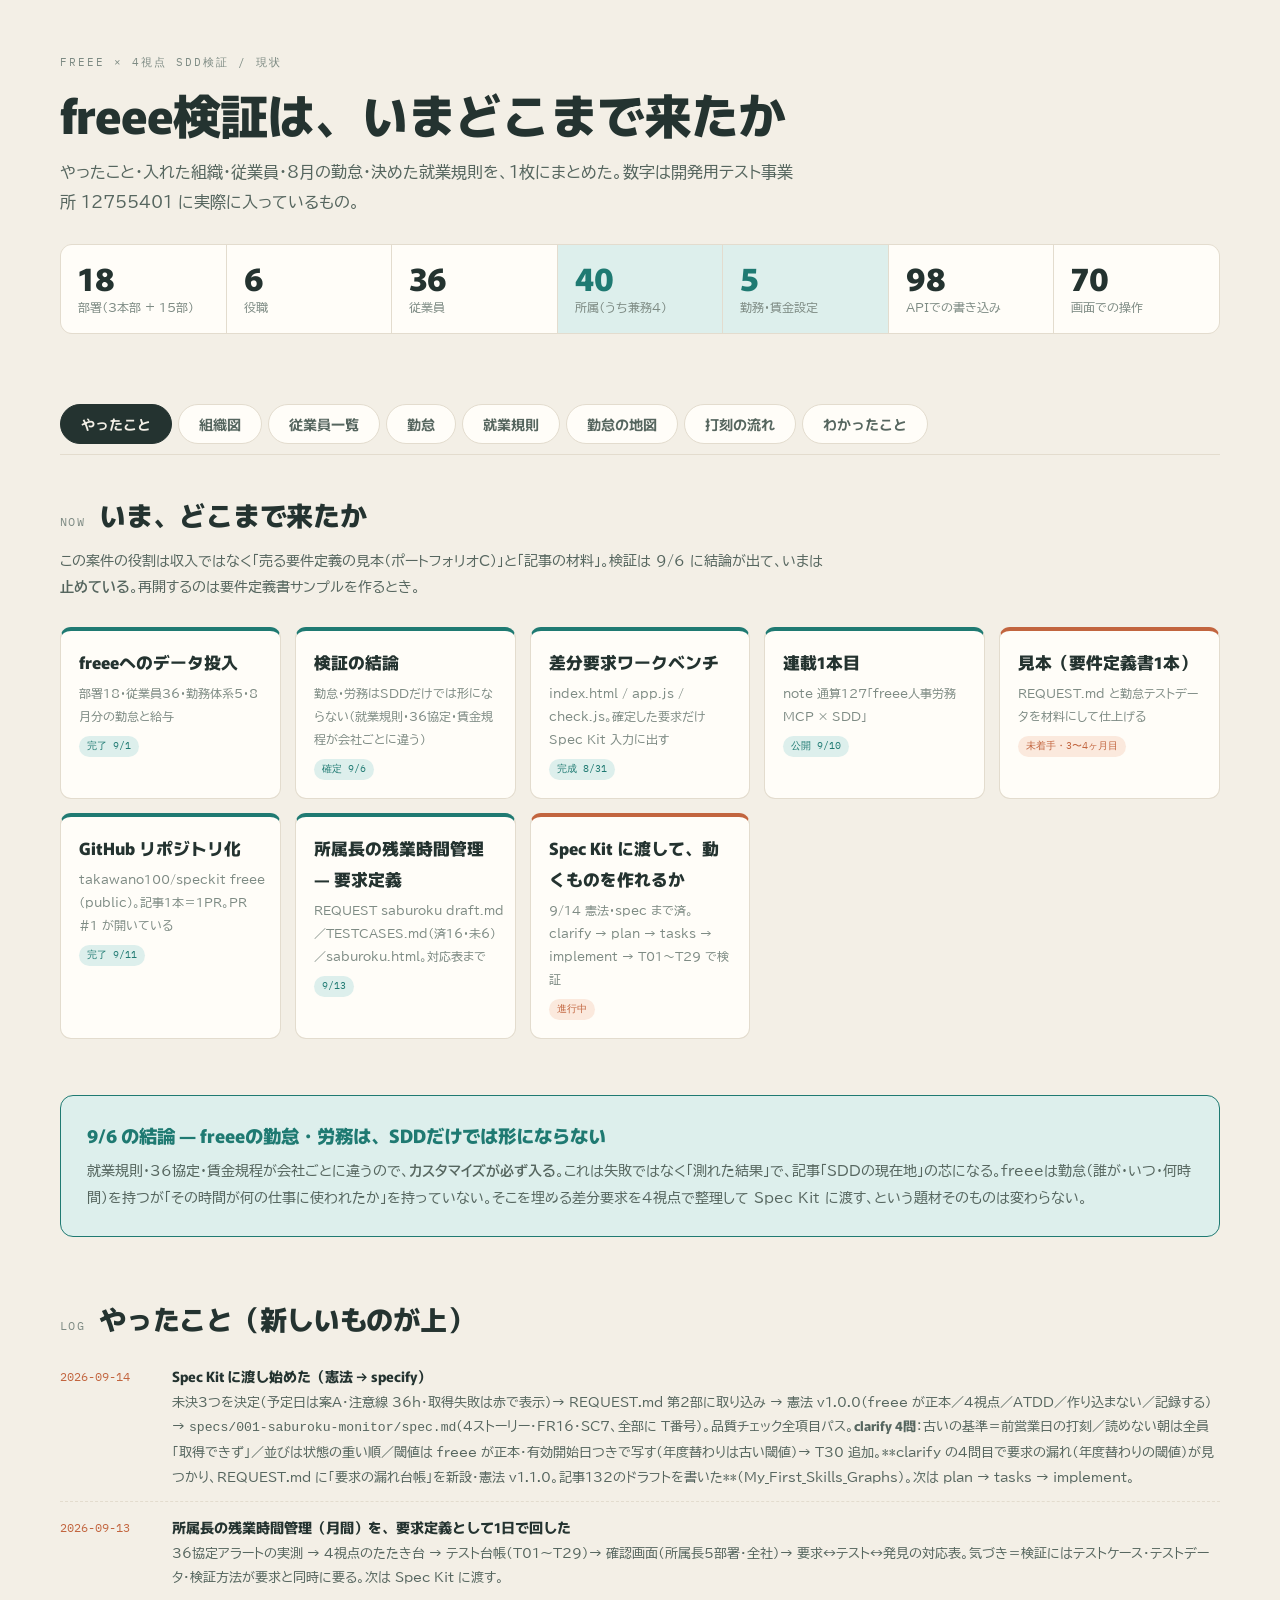
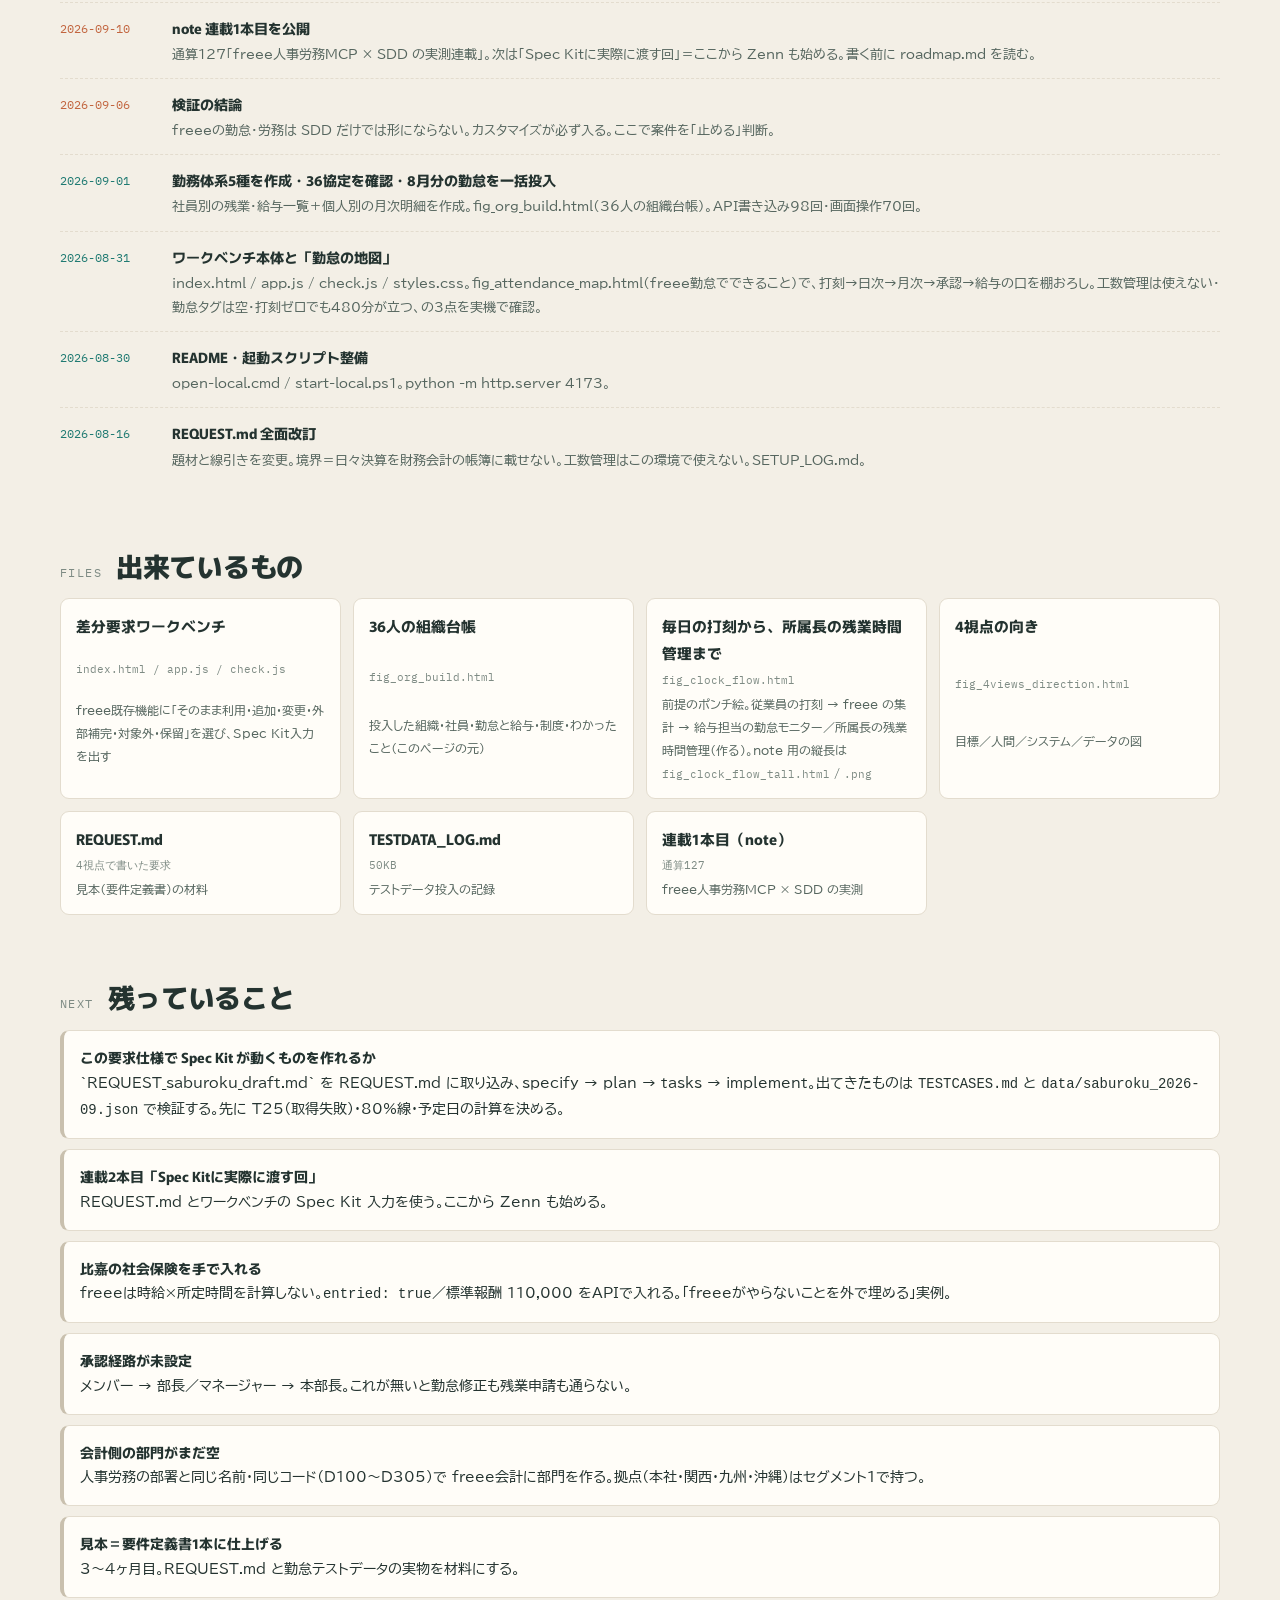
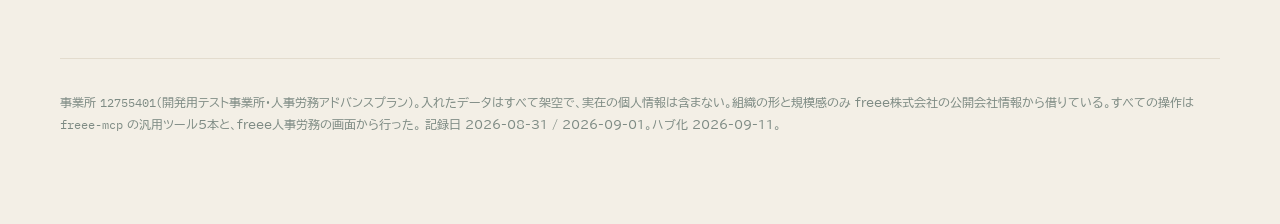
==== commit e1254817: "記録: 漏れ台帳と記事132ドラフトをハブの「やったこと」に追記 Co-Authored-By: Claude Opus 5 (1M context) <noreply@anthropic.com> " ====
--- a/fig_attendance_map.html
+++ b/fig_attendance_map.html
@@ -669,7 +669,7 @@
   <section>
     <div class="head"><span>LOG</span><h2>やったこと（新しいものが上）</h2></div>
     <ol class="tl">
-      <li class="hot"><time>2026-09-14</time><div><b>Spec Kit に渡し始めた（憲法 → specify）</b><span>未決3つを決定（予定日は案A・注意線 36h・取得失敗は赤で表示）→ REQUEST.md 第2部に取り込み → 憲法 v1.0.0（freee が正本／4視点／ATDD／作り込まない／記録する）→ <code>specs/001-saburoku-monitor/spec.md</code>（4ストーリー・FR16・SC7、全部に T番号）。品質チェック全項目パス。<b>clarify 4問</b>：古いの基準＝前営業日の打刻／読めない朝は全員「取得できず」／並びは状態の重い順／閾値は freee が正本・有効開始日つきで写す（年度替わりは古い閾値）→ T30 追加。次は plan → tasks → implement。</span></div></li>
+      <li class="hot"><time>2026-09-14</time><div><b>Spec Kit に渡し始めた（憲法 → specify）</b><span>未決3つを決定（予定日は案A・注意線 36h・取得失敗は赤で表示）→ REQUEST.md 第2部に取り込み → 憲法 v1.0.0（freee が正本／4視点／ATDD／作り込まない／記録する）→ <code>specs/001-saburoku-monitor/spec.md</code>（4ストーリー・FR16・SC7、全部に T番号）。品質チェック全項目パス。<b>clarify 4問</b>：古いの基準＝前営業日の打刻／読めない朝は全員「取得できず」／並びは状態の重い順／閾値は freee が正本・有効開始日つきで写す（年度替わりは古い閾値）→ T30 追加。**clarify の4問目で要求の漏れ（年度替わりの閾値）が見つかり、REQUEST.md に「要求の漏れ台帳」を新設・憲法 v1.1.0。記事132のドラフトを書いた**（My_First_Skills_Graphs）。次は plan → tasks → implement。</span></div></li>
       <li class="hot"><time>2026-09-13</time><div><b>所属長の残業時間管理（月間）を、要求定義として1日で回した</b><span>36協定アラートの実測 → 4視点のたたき台 → テスト台帳（T01〜T29）→ 確認画面（所属長5部署・全社）→ 要求↔テスト↔発見の対応表。気づき＝検証にはテストケース・テストデータ・検証方法が要求と同時に要る。次は Spec Kit に渡す。</span></div></li>
       <li class="hot"><time>2026-09-10</time><div><b>note 連載1本目を公開</b><span>通算127「freee人事労務MCP × SDD の実測連載」。次は「Spec Kitに実際に渡す回」＝ここから Zenn も始める。書く前に roadmap.md を読む。</span></div></li>
       <li class="hot"><time>2026-09-06</time><div><b>検証の結論</b><span>freeeの勤怠・労務は SDD だけでは形にならない。カスタマイズが必ず入る。ここで案件を「止める」判断。</span></div></li>
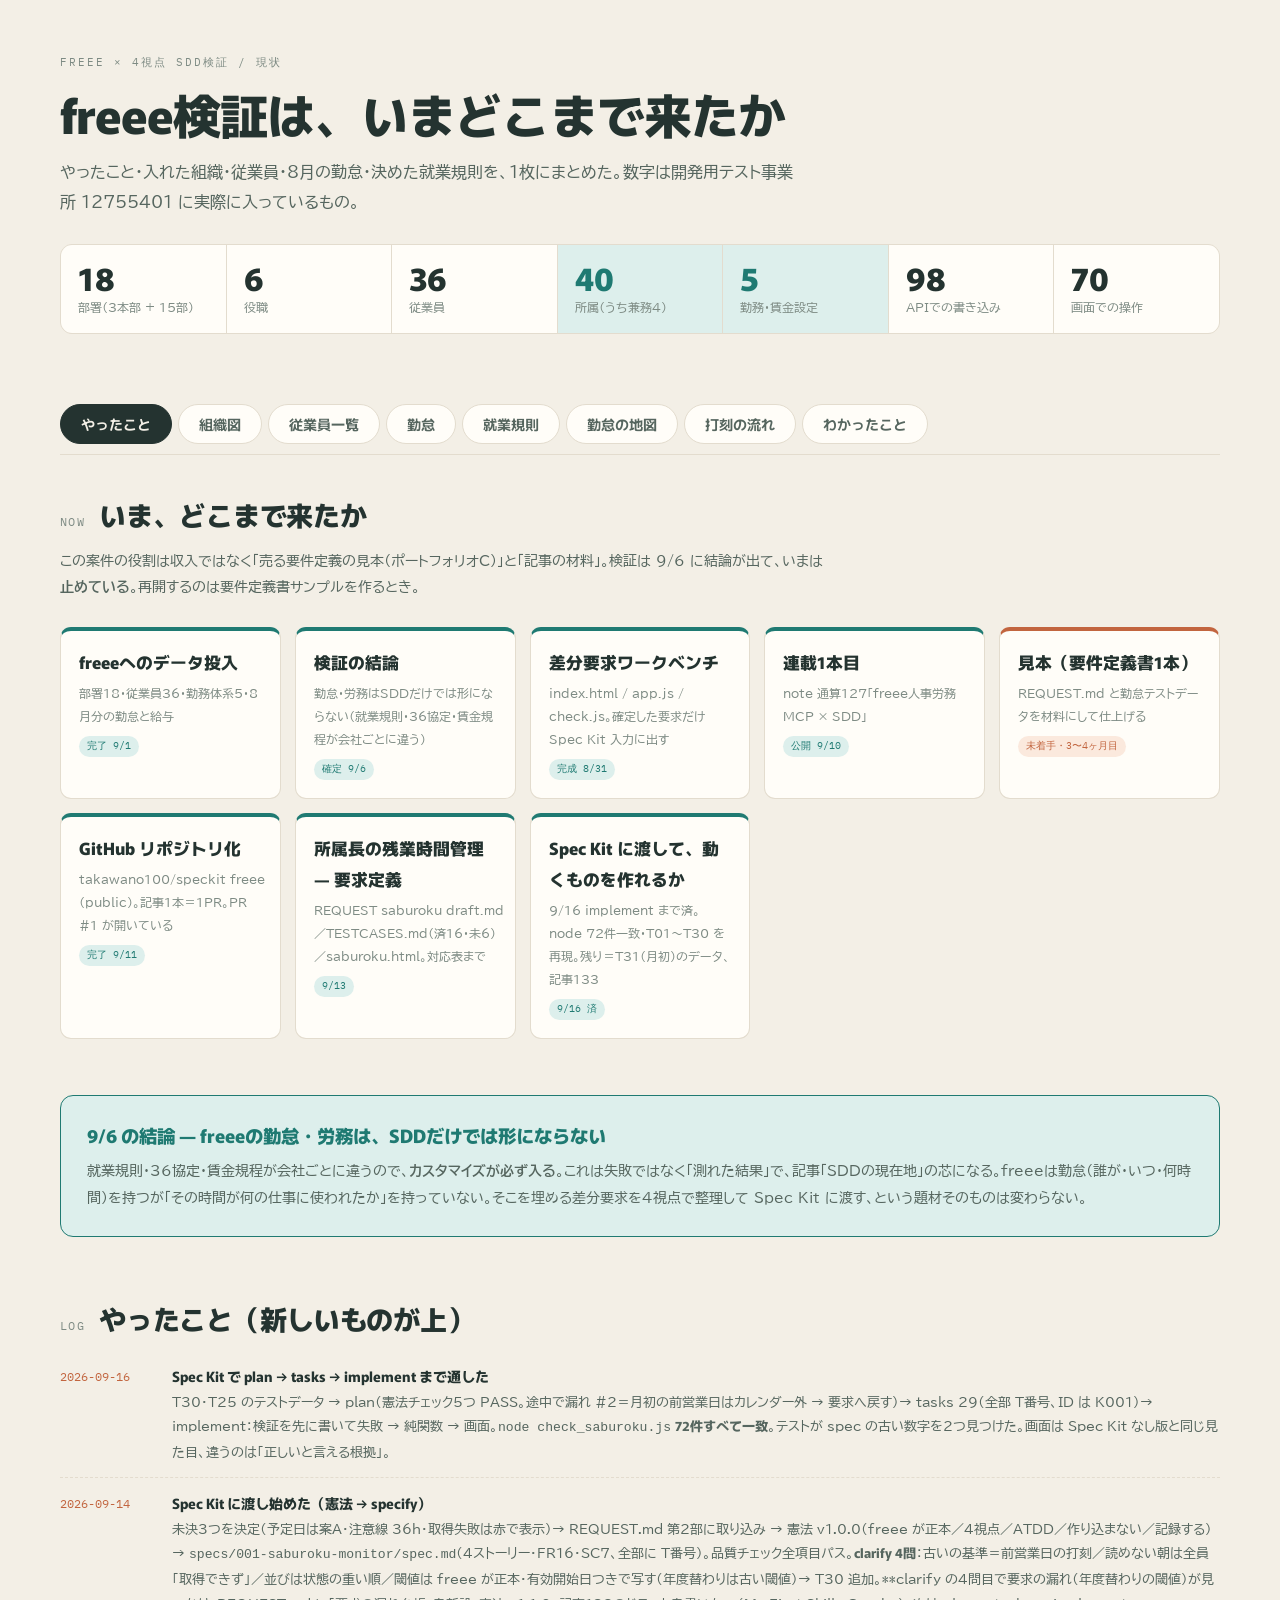
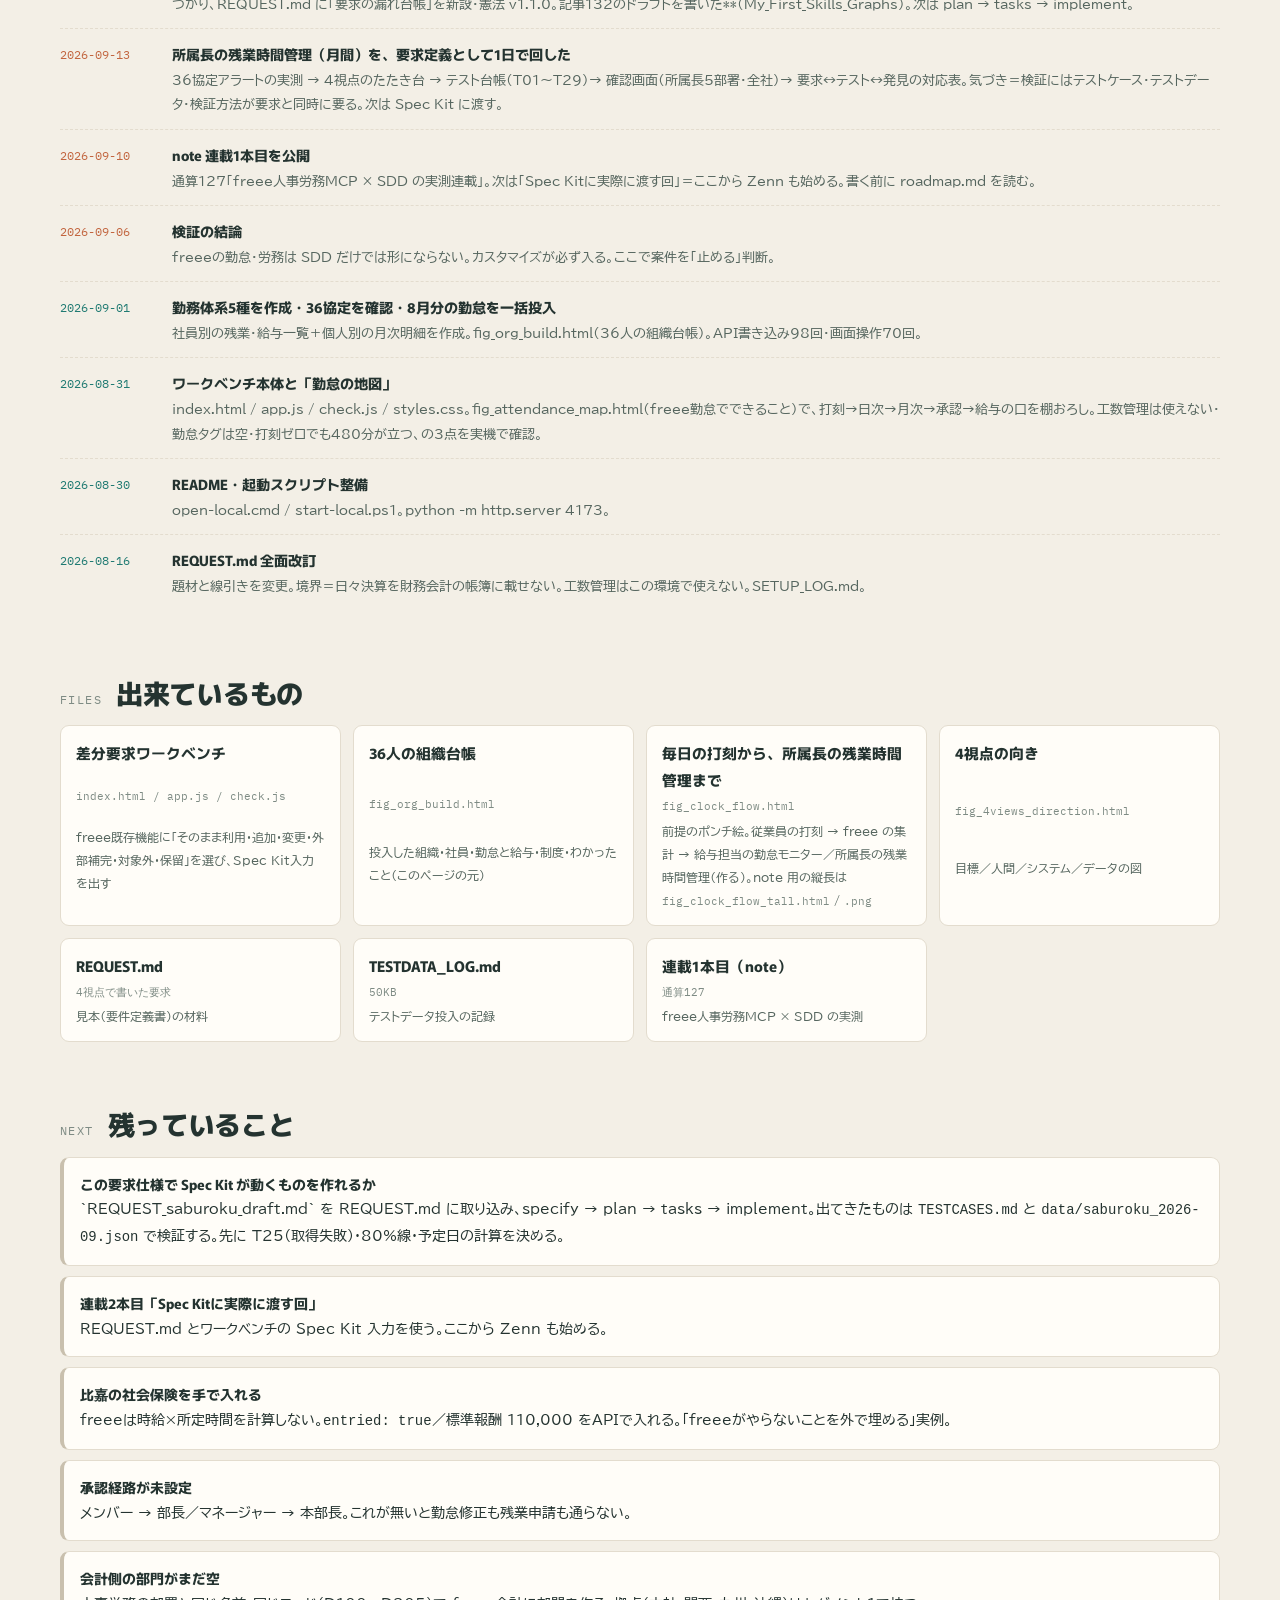
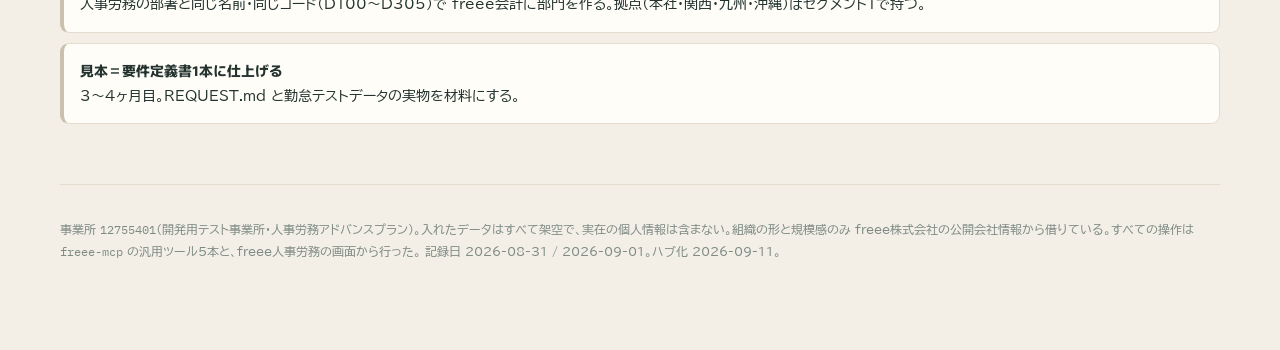
==== commit 2926782a: "implement US2〜US4＋Polish（K014〜K029）: 鮮度・取得できず・全社ビュー。check_saburoku.js 72件一致。TESTCASES/TESTDATA_LOG/記" ====
--- a/fig_attendance_map.html
+++ b/fig_attendance_map.html
@@ -655,7 +655,7 @@
       <div class="ng"><b>見本（要件定義書1本）</b><small>REQUEST.md と勤怠テストデータを材料にして仕上げる</small><span class="st">未着手・3〜4ヶ月目</span></div>
       <div class="ok"><b>GitHub リポジトリ化</b><small>takawano100/speckit_freee（public）。記事1本＝1PR。PR #1 が開いている</small><span class="st">完了 9/11</span></div>
       <div class="ok"><b>所属長の残業時間管理 — 要求定義</b><small>REQUEST_saburoku_draft.md／TESTCASES.md（済16・未6）／saburoku.html。対応表まで</small><span class="st">9/13</span></div>
-      <div class="ng"><b>Spec Kit に渡して、動くものを作れるか</b><small>9/14 憲法・spec まで済。clarify → plan → tasks → implement → T01〜T29 で検証</small><span class="st">進行中</span></div>
+      <div class="ok"><b>Spec Kit に渡して、動くものを作れるか</b><small>9/16 implement まで済。node 72件一致・T01〜T30 を再現。残り＝T31（月初）のデータ、記事133</small><span class="st">9/16 済</span></div>
     </div>
   </section>
 
@@ -669,6 +669,7 @@
   <section>
     <div class="head"><span>LOG</span><h2>やったこと（新しいものが上）</h2></div>
     <ol class="tl">
+      <li class="hot"><time>2026-09-16</time><div><b>Spec Kit で plan → tasks → implement まで通した</b><span>T30・T25 のテストデータ → plan（憲法チェック5つ PASS。途中で漏れ #2＝月初の前営業日はカレンダー外 → 要求へ戻す）→ tasks 29（全部 T番号、ID は K001）→ implement：検証を先に書いて失敗 → 純関数 → 画面。<code>node check_saburoku.js</code> <b>72件すべて一致</b>。テストが spec の古い数字を2つ見つけた。画面は Spec Kit なし版と同じ見た目、違うのは「正しいと言える根拠」。</span></div></li>
       <li class="hot"><time>2026-09-14</time><div><b>Spec Kit に渡し始めた（憲法 → specify）</b><span>未決3つを決定（予定日は案A・注意線 36h・取得失敗は赤で表示）→ REQUEST.md 第2部に取り込み → 憲法 v1.0.0（freee が正本／4視点／ATDD／作り込まない／記録する）→ <code>specs/001-saburoku-monitor/spec.md</code>（4ストーリー・FR16・SC7、全部に T番号）。品質チェック全項目パス。<b>clarify 4問</b>：古いの基準＝前営業日の打刻／読めない朝は全員「取得できず」／並びは状態の重い順／閾値は freee が正本・有効開始日つきで写す（年度替わりは古い閾値）→ T30 追加。**clarify の4問目で要求の漏れ（年度替わりの閾値）が見つかり、REQUEST.md に「要求の漏れ台帳」を新設・憲法 v1.1.0。記事132のドラフトを書いた**（My_First_Skills_Graphs）。次は plan → tasks → implement。</span></div></li>
       <li class="hot"><time>2026-09-13</time><div><b>所属長の残業時間管理（月間）を、要求定義として1日で回した</b><span>36協定アラートの実測 → 4視点のたたき台 → テスト台帳（T01〜T29）→ 確認画面（所属長5部署・全社）→ 要求↔テスト↔発見の対応表。気づき＝検証にはテストケース・テストデータ・検証方法が要求と同時に要る。次は Spec Kit に渡す。</span></div></li>
       <li class="hot"><time>2026-09-10</time><div><b>note 連載1本目を公開</b><span>通算127「freee人事労務MCP × SDD の実測連載」。次は「Spec Kitに実際に渡す回」＝ここから Zenn も始める。書く前に roadmap.md を読む。</span></div></li>
